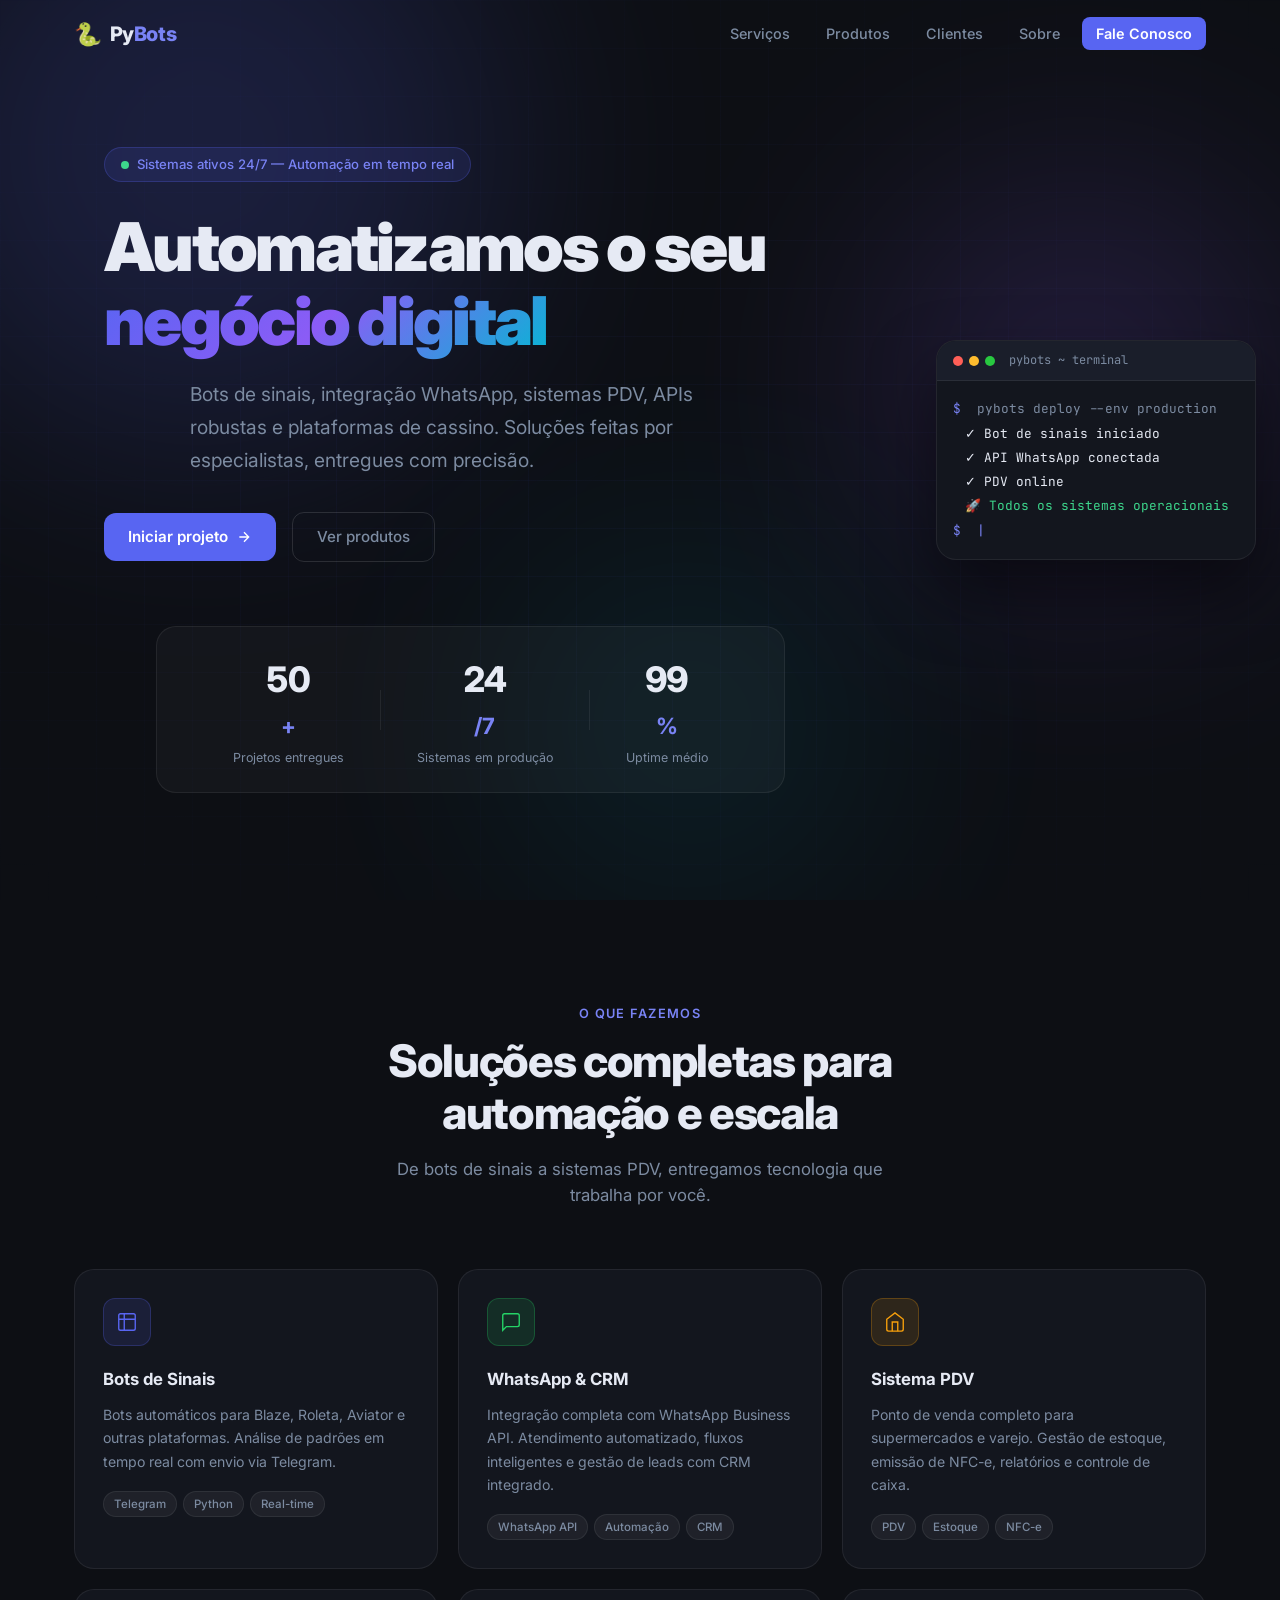
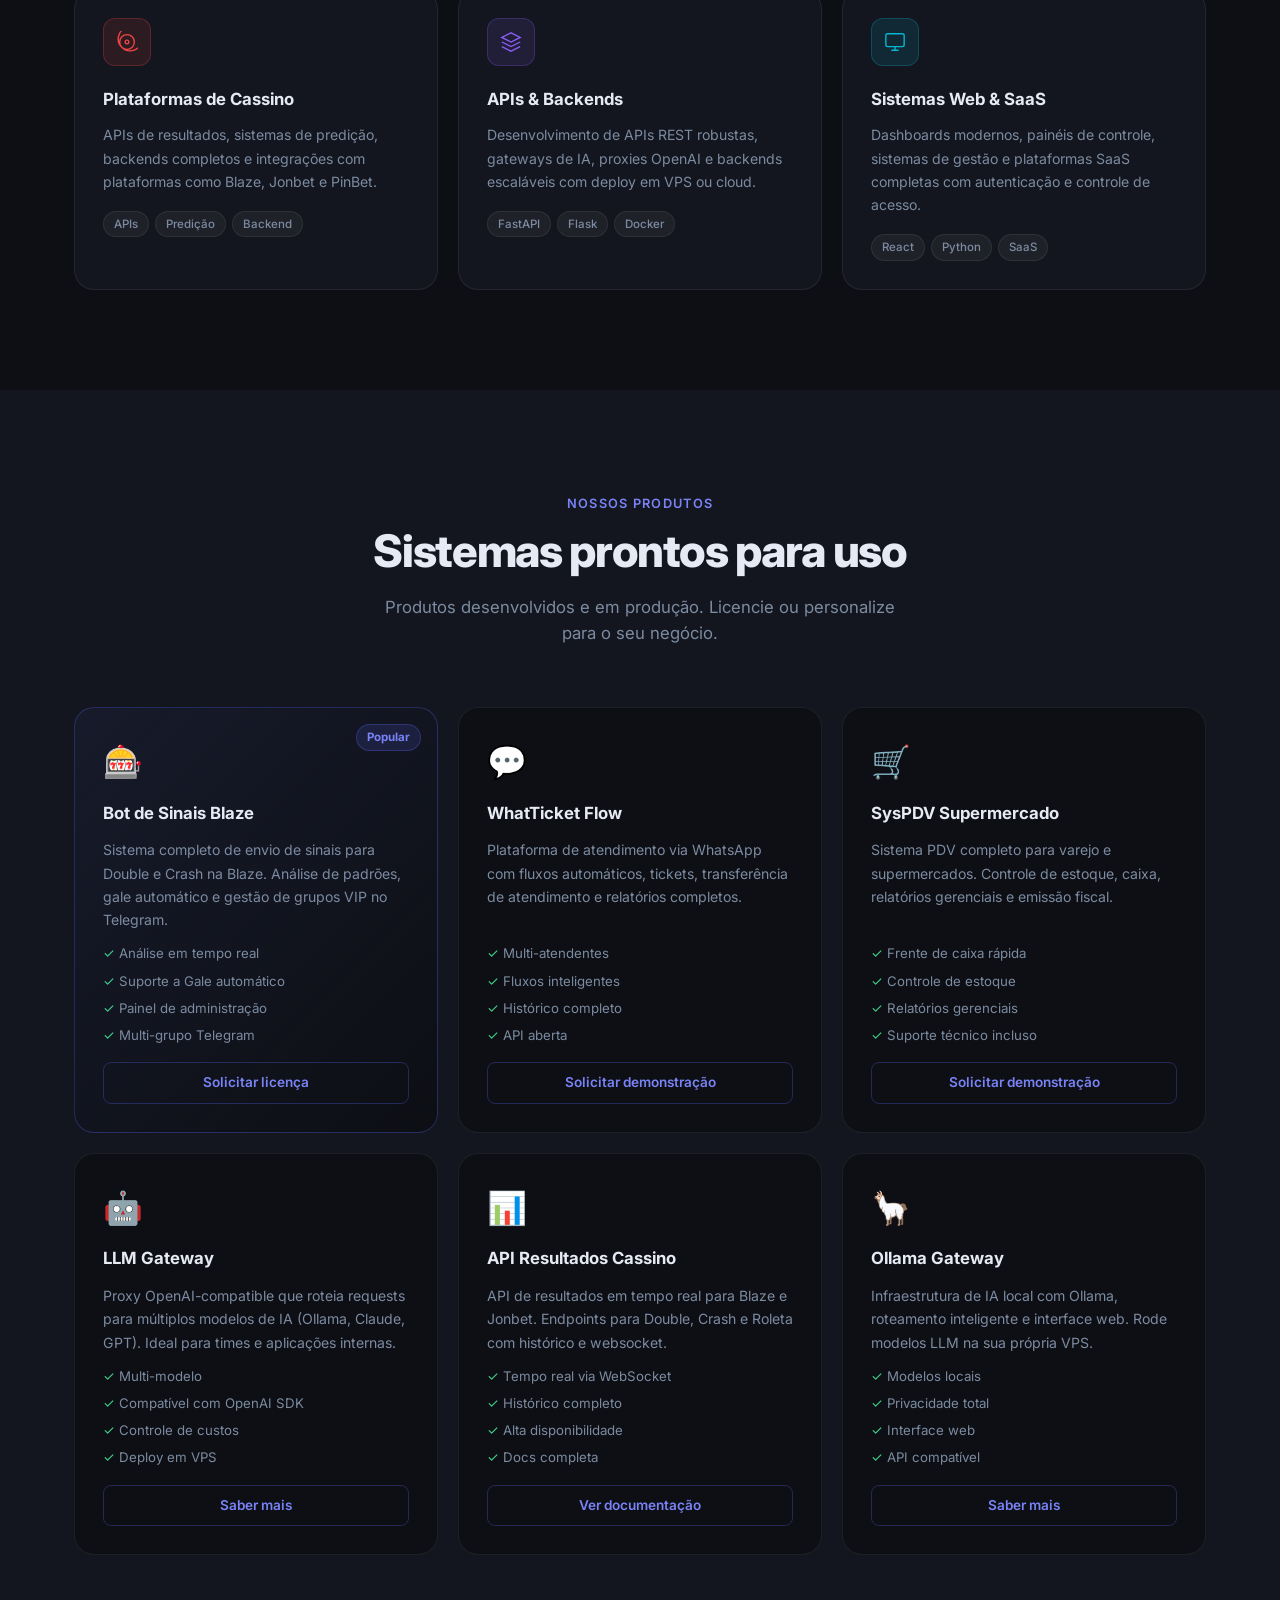
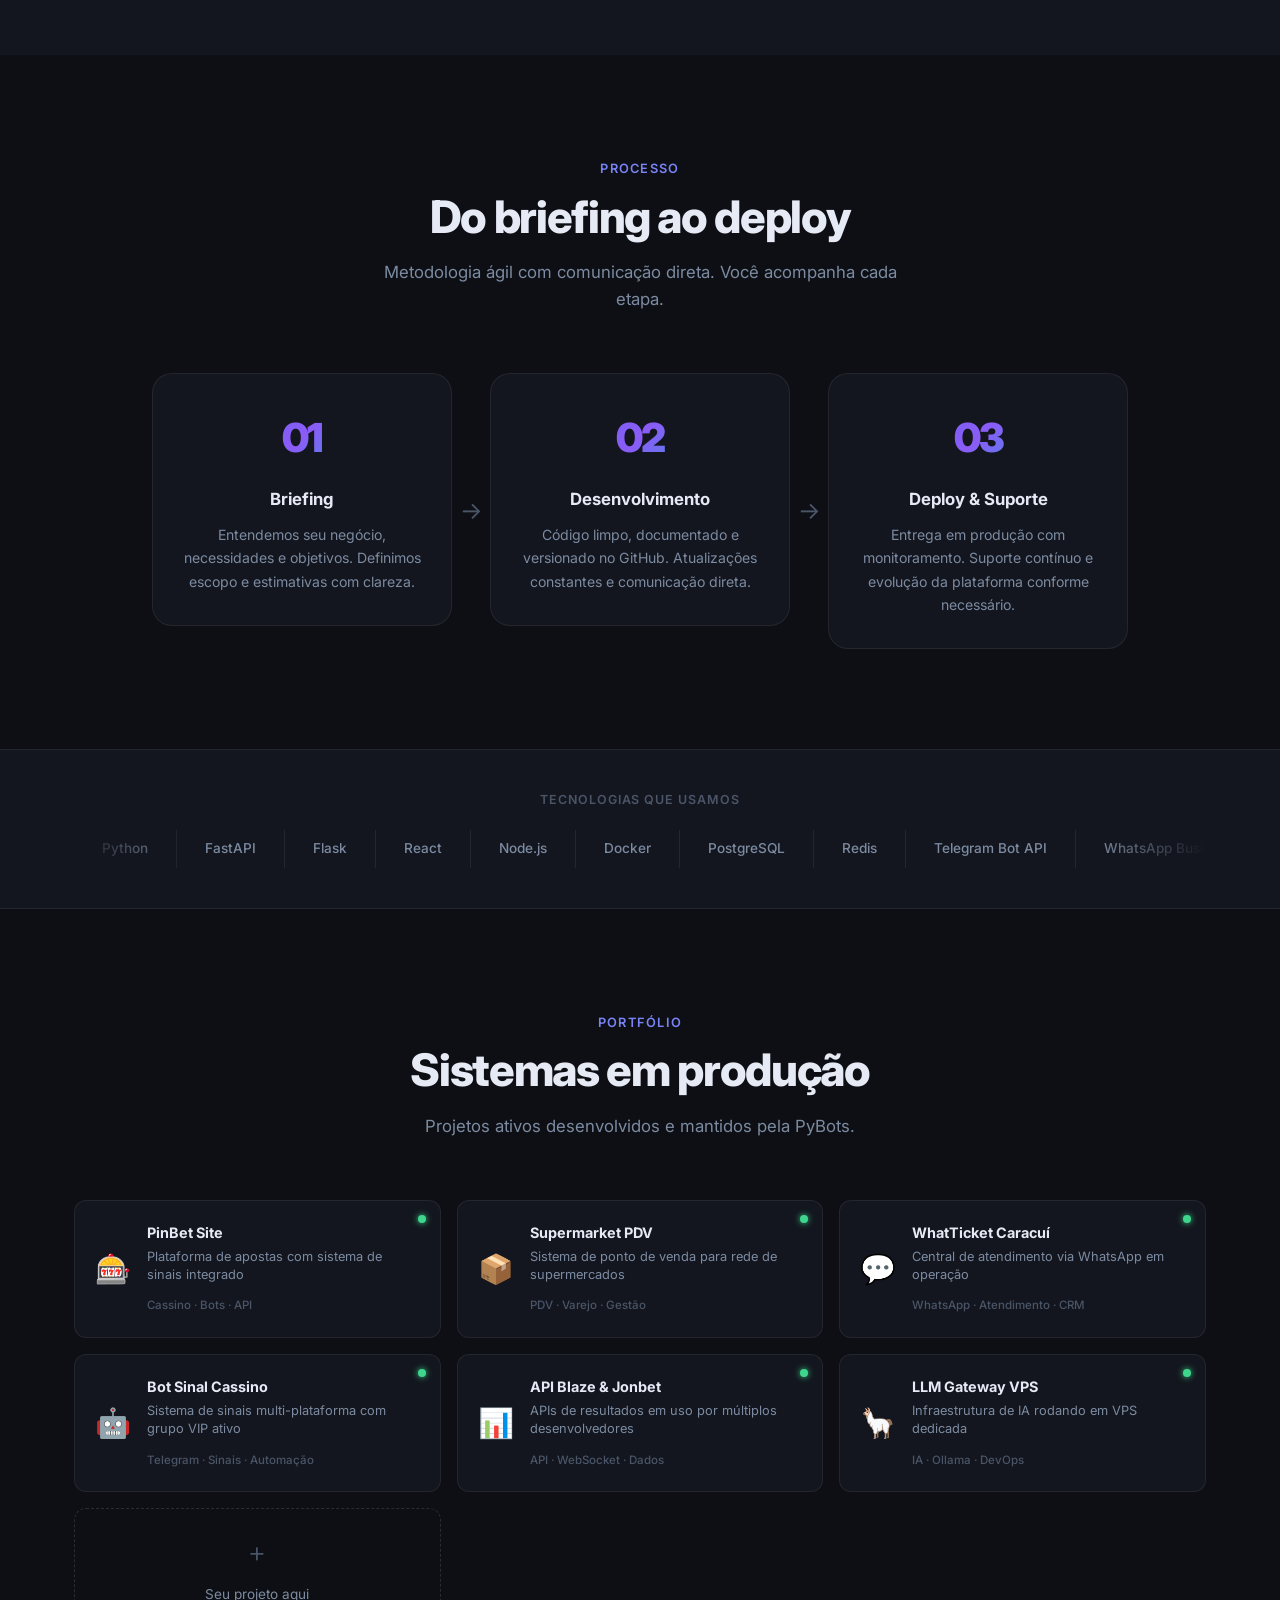
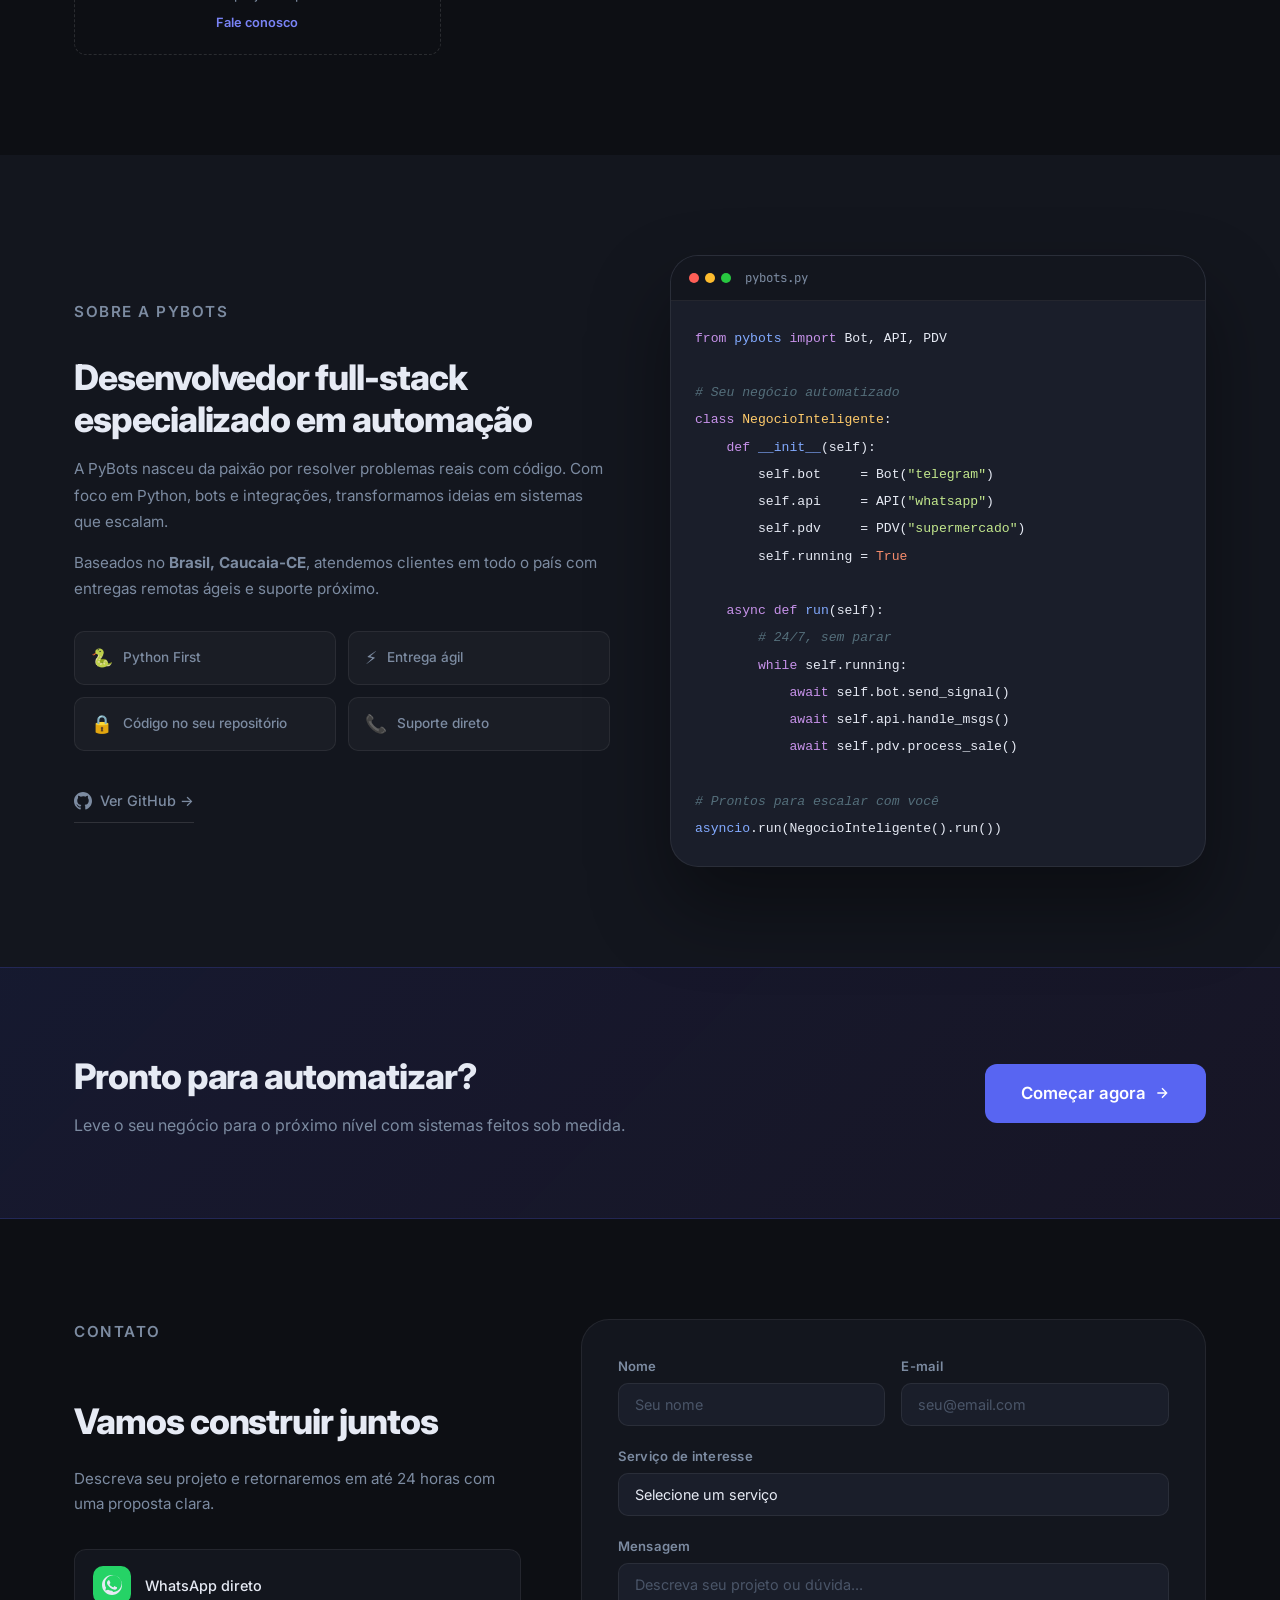
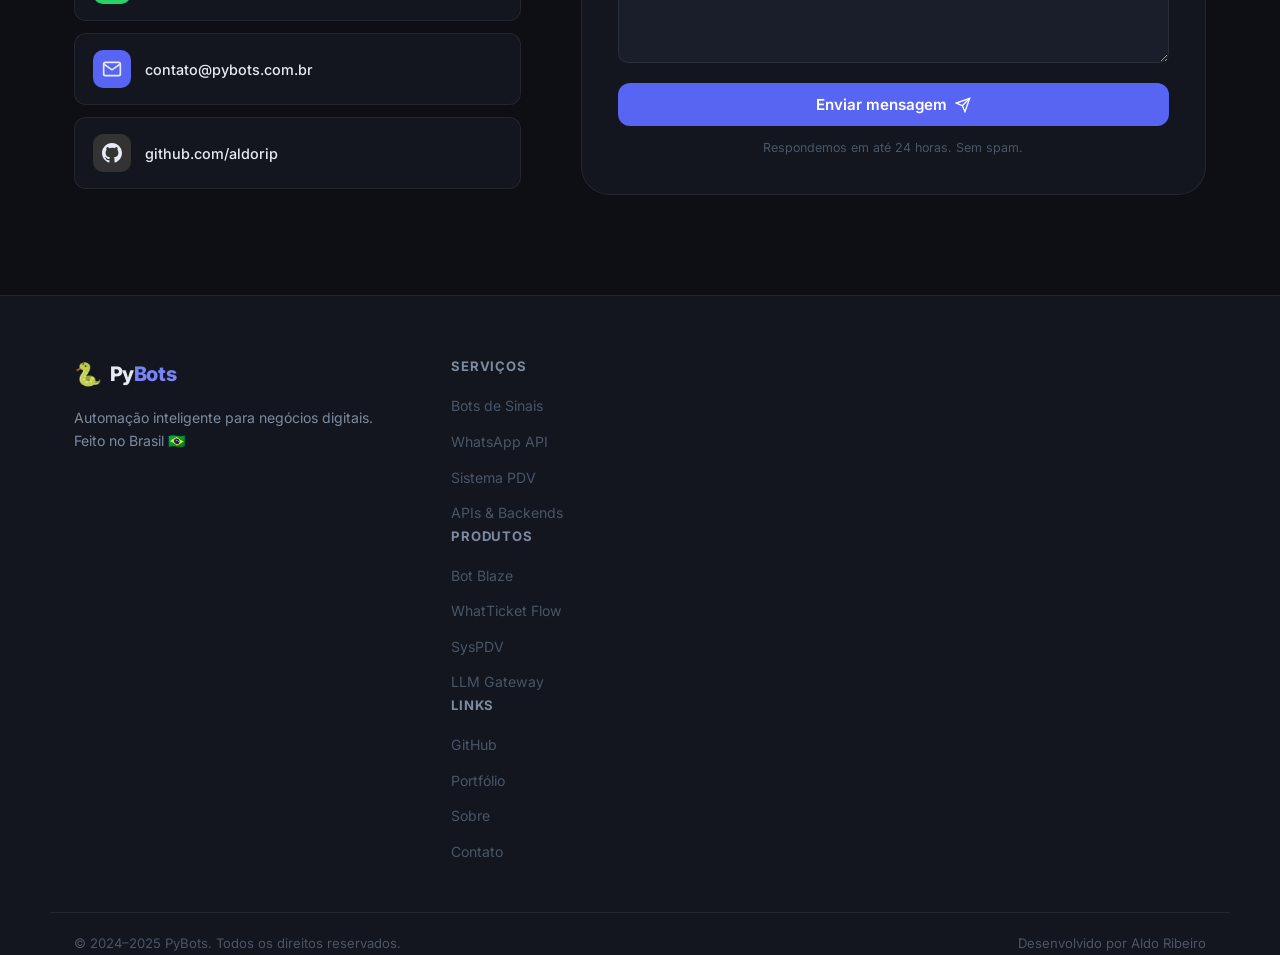
==== index.html @ b3edb812 "feat: landing page PyBots completa com HTML, CSS e JS Sections: Hero, Servicos, Produtos, Clientes, " ====
<!DOCTYPE html>
<html lang="pt-BR">
<head>
  <meta charset="UTF-8" />
  <meta name="viewport" content="width=device-width, initial-scale=1.0" />
  <title>PyBots — Automação Inteligente</title>
  <meta name="description" content="PyBots: especialistas em automação, bots de sinais, integração WhatsApp, sistemas PDV, APIs e plataformas de cassino. Soluções sob medida para o seu negócio." />
  <meta property="og:title" content="PyBots — Automação Inteligente" />
  <meta property="og:description" content="Bots, APIs, WhatsApp, PDV e sistemas de cassino. Soluções que trabalham por você 24/7." />
  <meta property="og:image" content="assets/og-image.png" />
  <link rel="icon" href="assets/favicon.svg" type="image/svg+xml" />
  <link rel="stylesheet" href="assets/style.css" />
  <link rel="preconnect" href="https://fonts.googleapis.com" />
  <link href="https://fonts.googleapis.com/css2?family=Inter:wght@300;400;500;600;700;800;900&family=JetBrains+Mono:wght@400;500&display=swap" rel="stylesheet" />
</head>
<body>

  <!-- ===================== NAVBAR ===================== -->
  <header class="navbar" id="navbar">
    <nav class="nav-container">
      <a href="#" class="nav-logo">
        <span class="logo-icon">🐍</span>
        <span class="logo-text">Py<span class="accent">Bots</span></span>
      </a>

      <ul class="nav-links" id="navLinks">
        <li><a href="#servicos">Serviços</a></li>
        <li><a href="#produtos">Produtos</a></li>
        <li><a href="#clientes">Clientes</a></li>
        <li><a href="#sobre">Sobre</a></li>
        <li><a href="#contato" class="btn-nav">Fale Conosco</a></li>
      </ul>

      <button class="hamburger" id="hamburger" aria-label="Menu">
        <span></span><span></span><span></span>
      </button>
    </nav>
  </header>

  <!-- ===================== HERO ===================== -->
  <section class="hero" id="hero">
    <div class="hero-bg">
      <div class="grid-overlay"></div>
      <div class="glow glow-1"></div>
      <div class="glow glow-2"></div>
      <div class="glow glow-3"></div>
    </div>

    <div class="hero-container">
      <div class="hero-badge">
        <span class="badge-dot"></span>
        Sistemas ativos 24/7 &mdash; Automação em tempo real
      </div>

      <h1 class="hero-title">
        Automatizamos o seu<br />
        <span class="gradient-text">negócio digital</span>
      </h1>

      <p class="hero-subtitle">
        Bots de sinais, integração WhatsApp, sistemas PDV, APIs robustas
        e plataformas de cassino. Soluções feitas por especialistas,
        entregues com precisão.
      </p>

      <div class="hero-cta">
        <a href="#contato" class="btn-primary">
          Iniciar projeto
          <svg width="16" height="16" viewBox="0 0 24 24" fill="none" stroke="currentColor" stroke-width="2"><path d="M5 12h14M12 5l7 7-7 7"/></svg>
        </a>
        <a href="#produtos" class="btn-ghost">Ver produtos</a>
      </div>

      <div class="hero-stats">
        <div class="stat">
          <span class="stat-number" data-target="50">0</span><span class="stat-suffix">+</span>
          <span class="stat-label">Projetos entregues</span>
        </div>
        <div class="stat-divider"></div>
        <div class="stat">
          <span class="stat-number" data-target="24">0</span><span class="stat-suffix">/7</span>
          <span class="stat-label">Sistemas em produção</span>
        </div>
        <div class="stat-divider"></div>
        <div class="stat">
          <span class="stat-number" data-target="99">0</span><span class="stat-suffix">%</span>
          <span class="stat-label">Uptime médio</span>
        </div>
      </div>
    </div>

    <!-- Terminal flutuante -->
    <div class="hero-terminal">
      <div class="terminal-header">
        <span class="t-dot red"></span>
        <span class="t-dot yellow"></span>
        <span class="t-dot green"></span>
        <span class="t-title">pybots ~ terminal</span>
      </div>
      <div class="terminal-body" id="terminalBody">
        <div class="t-line"><span class="t-prompt">$</span> pybots deploy --env production</div>
        <div class="t-line t-out">✓ Bot de sinais iniciado</div>
        <div class="t-line t-out">✓ API WhatsApp conectada</div>
        <div class="t-line t-out">✓ PDV online</div>
        <div class="t-line t-out t-green">🚀 Todos os sistemas operacionais</div>
        <div class="t-line"><span class="t-prompt">$</span> <span class="t-cursor">|</span></div>
      </div>
    </div>
  </section>

  <!-- ===================== SERVIÇOS ===================== -->
  <section class="services" id="servicos">
    <div class="container">
      <div class="section-header">
        <p class="section-eyebrow">O que fazemos</p>
        <h2 class="section-title">Soluções completas para<br />automação e escala</h2>
        <p class="section-desc">De bots de sinais a sistemas PDV, entregamos tecnologia que trabalha por você.</p>
      </div>

      <div class="services-grid">

        <div class="service-card" data-aos>
          <div class="service-icon" style="--icon-color: #5865F2;">
            <svg viewBox="0 0 24 24" fill="none" stroke="currentColor" stroke-width="1.5"><path d="M9 3H5a2 2 0 0 0-2 2v4m6-6h10a2 2 0 0 1 2 2v4M9 3v18m0 0h10a2 2 0 0 0 2-2V9M9 21H5a2 2 0 0 1-2-2V9m0 0h18"/></svg>
          </div>
          <h3>Bots de Sinais</h3>
          <p>Bots automáticos para Blaze, Roleta, Aviator e outras plataformas. Análise de padrões em tempo real com envio via Telegram.</p>
          <div class="service-tags">
            <span>Telegram</span><span>Python</span><span>Real-time</span>
          </div>
        </div>

        <div class="service-card" data-aos>
          <div class="service-icon" style="--icon-color: #25D366;">
            <svg viewBox="0 0 24 24" fill="none" stroke="currentColor" stroke-width="1.5"><path d="M21 15a2 2 0 0 1-2 2H7l-4 4V5a2 2 0 0 1 2-2h14a2 2 0 0 1 2 2z"/></svg>
          </div>
          <h3>WhatsApp & CRM</h3>
          <p>Integração completa com WhatsApp Business API. Atendimento automatizado, fluxos inteligentes e gestão de leads com CRM integrado.</p>
          <div class="service-tags">
            <span>WhatsApp API</span><span>Automação</span><span>CRM</span>
          </div>
        </div>

        <div class="service-card" data-aos>
          <div class="service-icon" style="--icon-color: #F59E0B;">
            <svg viewBox="0 0 24 24" fill="none" stroke="currentColor" stroke-width="1.5"><path d="M3 9l9-7 9 7v11a2 2 0 0 1-2 2H5a2 2 0 0 1-2-2z"/><polyline points="9 22 9 12 15 12 15 22"/></svg>
          </div>
          <h3>Sistema PDV</h3>
          <p>Ponto de venda completo para supermercados e varejo. Gestão de estoque, emissão de NFC-e, relatórios e controle de caixa.</p>
          <div class="service-tags">
            <span>PDV</span><span>Estoque</span><span>NFC-e</span>
          </div>
        </div>

        <div class="service-card" data-aos>
          <div class="service-icon" style="--icon-color: #EF4444;">
            <svg viewBox="0 0 24 24" fill="none" stroke="currentColor" stroke-width="1.5"><circle cx="12" cy="12" r="2"/><path d="M6.343 6.343a8 8 0 1 0 11.314 11.314A8 8 0 0 0 6.343 6.343zM3.515 3.515a13 13 0 1 1 16.97 16.97A13 13 0 0 1 3.515 3.515z"/></svg>
          </div>
          <h3>Plataformas de Cassino</h3>
          <p>APIs de resultados, sistemas de predição, backends completos e integrações com plataformas como Blaze, Jonbet e PinBet.</p>
          <div class="service-tags">
            <span>APIs</span><span>Predição</span><span>Backend</span>
          </div>
        </div>

        <div class="service-card" data-aos>
          <div class="service-icon" style="--icon-color: #8B5CF6;">
            <svg viewBox="0 0 24 24" fill="none" stroke="currentColor" stroke-width="1.5"><path d="M12 2L2 7l10 5 10-5-10-5z"/><path d="M2 17l10 5 10-5"/><path d="M2 12l10 5 10-5"/></svg>
          </div>
          <h3>APIs & Backends</h3>
          <p>Desenvolvimento de APIs REST robustas, gateways de IA, proxies OpenAI e backends escaláveis com deploy em VPS ou cloud.</p>
          <div class="service-tags">
            <span>FastAPI</span><span>Flask</span><span>Docker</span>
          </div>
        </div>

        <div class="service-card" data-aos>
          <div class="service-icon" style="--icon-color: #06B6D4;">
            <svg viewBox="0 0 24 24" fill="none" stroke="currentColor" stroke-width="1.5"><rect x="2" y="3" width="20" height="14" rx="2"/><path d="M8 21h8m-4-4v4"/></svg>
          </div>
          <h3>Sistemas Web & SaaS</h3>
          <p>Dashboards modernos, painéis de controle, sistemas de gestão e plataformas SaaS completas com autenticação e controle de acesso.</p>
          <div class="service-tags">
            <span>React</span><span>Python</span><span>SaaS</span>
          </div>
        </div>

      </div>
    </div>
  </section>

  <!-- ===================== PRODUTOS ===================== -->
  <section class="products" id="produtos">
    <div class="container">
      <div class="section-header">
        <p class="section-eyebrow">Nossos produtos</p>
        <h2 class="section-title">Sistemas prontos para uso</h2>
        <p class="section-desc">Produtos desenvolvidos e em produção. Licencie ou personalize para o seu negócio.</p>
      </div>

      <div class="products-grid">

        <div class="product-card featured" data-aos>
          <div class="product-badge">Popular</div>
          <div class="product-icon">🎰</div>
          <h3>Bot de Sinais Blaze</h3>
          <p>Sistema completo de envio de sinais para Double e Crash na Blaze. Análise de padrões, gale automático e gestão de grupos VIP no Telegram.</p>
          <ul class="product-features">
            <li>✓ Análise em tempo real</li>
            <li>✓ Suporte a Gale automático</li>
            <li>✓ Painel de administração</li>
            <li>✓ Multi-grupo Telegram</li>
          </ul>
          <a href="#contato" class="btn-product">Solicitar licença</a>
        </div>

        <div class="product-card" data-aos>
          <div class="product-icon">💬</div>
          <h3>WhatTicket Flow</h3>
          <p>Plataforma de atendimento via WhatsApp com fluxos automáticos, tickets, transferência de atendimento e relatórios completos.</p>
          <ul class="product-features">
            <li>✓ Multi-atendentes</li>
            <li>✓ Fluxos inteligentes</li>
            <li>✓ Histórico completo</li>
            <li>✓ API aberta</li>
          </ul>
          <a href="#contato" class="btn-product">Solicitar demonstração</a>
        </div>

        <div class="product-card" data-aos>
          <div class="product-icon">🛒</div>
          <h3>SysPDV Supermercado</h3>
          <p>Sistema PDV completo para varejo e supermercados. Controle de estoque, caixa, relatórios gerenciais e emissão fiscal.</p>
          <ul class="product-features">
            <li>✓ Frente de caixa rápida</li>
            <li>✓ Controle de estoque</li>
            <li>✓ Relatórios gerenciais</li>
            <li>✓ Suporte técnico incluso</li>
          </ul>
          <a href="#contato" class="btn-product">Solicitar demonstração</a>
        </div>

        <div class="product-card" data-aos>
          <div class="product-icon">🤖</div>
          <h3>LLM Gateway</h3>
          <p>Proxy OpenAI-compatible que roteia requests para múltiplos modelos de IA (Ollama, Claude, GPT). Ideal para times e aplicações internas.</p>
          <ul class="product-features">
            <li>✓ Multi-modelo</li>
            <li>✓ Compatível com OpenAI SDK</li>
            <li>✓ Controle de custos</li>
            <li>✓ Deploy em VPS</li>
          </ul>
          <a href="#contato" class="btn-product">Saber mais</a>
        </div>

        <div class="product-card" data-aos>
          <div class="product-icon">📊</div>
          <h3>API Resultados Cassino</h3>
          <p>API de resultados em tempo real para Blaze e Jonbet. Endpoints para Double, Crash e Roleta com histórico e websocket.</p>
          <ul class="product-features">
            <li>✓ Tempo real via WebSocket</li>
            <li>✓ Histórico completo</li>
            <li>✓ Alta disponibilidade</li>
            <li>✓ Docs completa</li>
          </ul>
          <a href="#contato" class="btn-product">Ver documentação</a>
        </div>

        <div class="product-card" data-aos>
          <div class="product-icon">🦙</div>
          <h3>Ollama Gateway</h3>
          <p>Infraestrutura de IA local com Ollama, roteamento inteligente e interface web. Rode modelos LLM na sua própria VPS.</p>
          <ul class="product-features">
            <li>✓ Modelos locais</li>
            <li>✓ Privacidade total</li>
            <li>✓ Interface web</li>
            <li>✓ API compatível</li>
          </ul>
          <a href="#contato" class="btn-product">Saber mais</a>
        </div>

      </div>
    </div>
  </section>

  <!-- ===================== COMO FUNCIONA ===================== -->
  <section class="how-it-works">
    <div class="container">
      <div class="section-header">
        <p class="section-eyebrow">Processo</p>
        <h2 class="section-title">Do briefing ao deploy</h2>
        <p class="section-desc">Metodologia ágil com comunicação direta. Você acompanha cada etapa.</p>
      </div>

      <div class="steps">
        <div class="step" data-aos>
          <div class="step-number">01</div>
          <div class="step-content">
            <h3>Briefing</h3>
            <p>Entendemos seu negócio, necessidades e objetivos. Definimos escopo e estimativas com clareza.</p>
          </div>
        </div>
        <div class="step-arrow">→</div>
        <div class="step" data-aos>
          <div class="step-number">02</div>
          <div class="step-content">
            <h3>Desenvolvimento</h3>
            <p>Código limpo, documentado e versionado no GitHub. Atualizações constantes e comunicação direta.</p>
          </div>
        </div>
        <div class="step-arrow">→</div>
        <div class="step" data-aos>
          <div class="step-number">03</div>
          <div class="step-content">
            <h3>Deploy & Suporte</h3>
            <p>Entrega em produção com monitoramento. Suporte contínuo e evolução da plataforma conforme necessário.</p>
          </div>
        </div>
      </div>
    </div>
  </section>

  <!-- ===================== TECH STACK ===================== -->
  <section class="tech-stack">
    <div class="container">
      <p class="stack-label">Tecnologias que usamos</p>
      <div class="stack-marquee">
        <div class="stack-track">
          <span>Python</span><span>FastAPI</span><span>Flask</span><span>React</span>
          <span>Node.js</span><span>Docker</span><span>PostgreSQL</span><span>Redis</span>
          <span>Telegram Bot API</span><span>WhatsApp Business</span><span>Ollama</span>
          <span>OpenAI</span><span>Nginx</span><span>Linux VPS</span><span>GitHub Actions</span>
          <!-- duplicado para loop -->
          <span>Python</span><span>FastAPI</span><span>Flask</span><span>React</span>
          <span>Node.js</span><span>Docker</span><span>PostgreSQL</span><span>Redis</span>
          <span>Telegram Bot API</span><span>WhatsApp Business</span><span>Ollama</span>
          <span>OpenAI</span><span>Nginx</span><span>Linux VPS</span><span>GitHub Actions</span>
        </div>
      </div>
    </div>
  </section>

  <!-- ===================== CLIENTES ===================== -->
  <section class="clients" id="clientes">
    <div class="container">
      <div class="section-header">
        <p class="section-eyebrow">Portfólio</p>
        <h2 class="section-title">Sistemas em produção</h2>
        <p class="section-desc">Projetos ativos desenvolvidos e mantidos pela PyBots.</p>
      </div>

      <div class="clients-grid">

        <div class="client-card" data-aos>
          <div class="client-status online"></div>
          <div class="client-icon">🎰</div>
          <div class="client-info">
            <h4>PinBet Site</h4>
            <p>Plataforma de apostas com sistema de sinais integrado</p>
            <span class="client-tag">Cassino · Bots · API</span>
          </div>
        </div>

        <div class="client-card" data-aos>
          <div class="client-status online"></div>
          <div class="client-icon">📦</div>
          <div class="client-info">
            <h4>Supermarket PDV</h4>
            <p>Sistema de ponto de venda para rede de supermercados</p>
            <span class="client-tag">PDV · Varejo · Gestão</span>
          </div>
        </div>

        <div class="client-card" data-aos>
          <div class="client-status online"></div>
          <div class="client-icon">💬</div>
          <div class="client-info">
            <h4>WhatTicket Caracuí</h4>
            <p>Central de atendimento via WhatsApp em operação</p>
            <span class="client-tag">WhatsApp · Atendimento · CRM</span>
          </div>
        </div>

        <div class="client-card" data-aos>
          <div class="client-status online"></div>
          <div class="client-icon">🤖</div>
          <div class="client-info">
            <h4>Bot Sinal Cassino</h4>
            <p>Sistema de sinais multi-plataforma com grupo VIP ativo</p>
            <span class="client-tag">Telegram · Sinais · Automação</span>
          </div>
        </div>

        <div class="client-card" data-aos>
          <div class="client-status online"></div>
          <div class="client-icon">📊</div>
          <div class="client-info">
            <h4>API Blaze & Jonbet</h4>
            <p>APIs de resultados em uso por múltiplos desenvolvedores</p>
            <span class="client-tag">API · WebSocket · Dados</span>
          </div>
        </div>

        <div class="client-card" data-aos>
          <div class="client-status online"></div>
          <div class="client-icon">🦙</div>
          <div class="client-info">
            <h4>LLM Gateway VPS</h4>
            <p>Infraestrutura de IA rodando em VPS dedicada</p>
            <span class="client-tag">IA · Ollama · DevOps</span>
          </div>
        </div>

        <div class="client-card client-add" id="clienteAtivo">
          <div class="client-add-icon">+</div>
          <p>Seu projeto aqui</p>
          <a href="#contato">Fale conosco</a>
        </div>

      </div>
    </div>
  </section>

  <!-- ===================== SOBRE ===================== -->
  <section class="about" id="sobre">
    <div class="container about-container">
      <div class="about-content" data-aos>
        <p class="section-eyebrow">Sobre a PyBots</p>
        <h2>Desenvolvedor full-stack especializado em automação</h2>
        <p>A PyBots nasceu da paixão por resolver problemas reais com código. Com foco em Python, bots e integrações, transformamos ideias em sistemas que escalam.</p>
        <p>Baseados no <strong>Brasil, Caucaia-CE</strong>, atendemos clientes em todo o país com entregas remotas ágeis e suporte próximo.</p>
        <div class="about-highlights">
          <div class="highlight">
            <span class="h-icon">🐍</span>
            <span>Python First</span>
          </div>
          <div class="highlight">
            <span class="h-icon">⚡</span>
            <span>Entrega ágil</span>
          </div>
          <div class="highlight">
            <span class="h-icon">🔒</span>
            <span>Código no seu repositório</span>
          </div>
          <div class="highlight">
            <span class="h-icon">📞</span>
            <span>Suporte direto</span>
          </div>
        </div>
        <a href="https://github.com/aldorip" target="_blank" rel="noopener" class="btn-ghost-white">
          <svg width="18" height="18" viewBox="0 0 24 24" fill="currentColor"><path d="M12 0C5.374 0 0 5.373 0 12c0 5.302 3.438 9.8 8.207 11.387.599.111.793-.261.793-.577v-2.234c-3.338.726-4.033-1.416-4.033-1.416-.546-1.387-1.333-1.756-1.333-1.756-1.089-.745.083-.729.083-.729 1.205.084 1.839 1.237 1.839 1.237 1.07 1.834 2.807 1.304 3.492.997.107-.775.418-1.305.762-1.604-2.665-.305-5.467-1.334-5.467-5.931 0-1.311.469-2.381 1.236-3.221-.124-.303-.535-1.524.117-3.176 0 0 1.008-.322 3.301 1.23A11.509 11.509 0 0 1 12 5.803c1.02.005 2.047.138 3.006.404 2.291-1.552 3.297-1.23 3.297-1.23.653 1.653.242 2.874.118 3.176.77.84 1.235 1.911 1.235 3.221 0 4.609-2.807 5.624-5.479 5.921.43.372.823 1.102.823 2.222v3.293c0 .319.192.694.801.576C20.566 21.797 24 17.3 24 12c0-6.627-5.373-12-12-12z"/></svg>
          Ver GitHub &rarr;
        </a>
      </div>

      <div class="about-visual" data-aos>
        <div class="code-window">
          <div class="cw-header">
            <span class="cw-dot red"></span>
            <span class="cw-dot yellow"></span>
            <span class="cw-dot green"></span>
            <span class="cw-filename">pybots.py</span>
          </div>
          <pre class="cw-code"><code><span class="c-kw">from</span> <span class="c-mod">pybots</span> <span class="c-kw">import</span> Bot, API, PDV

<span class="c-comment"># Seu negócio automatizado</span>
<span class="c-kw">class</span> <span class="c-cls">NegocioInteligente</span>:
    <span class="c-kw">def</span> <span class="c-fn">__init__</span>(self):
        self.bot     = Bot(<span class="c-str">"telegram"</span>)
        self.api     = API(<span class="c-str">"whatsapp"</span>)
        self.pdv     = PDV(<span class="c-str">"supermercado"</span>)
        self.running = <span class="c-bool">True</span>

    <span class="c-kw">async def</span> <span class="c-fn">run</span>(self):
        <span class="c-comment"># 24/7, sem parar</span>
        <span class="c-kw">while</span> self.running:
            <span class="c-kw">await</span> self.bot.send_signal()
            <span class="c-kw">await</span> self.api.handle_msgs()
            <span class="c-kw">await</span> self.pdv.process_sale()

<span class="c-comment"># Prontos para escalar com você</span>
<span class="c-fn">asyncio</span>.run(NegocioInteligente().run())</code></pre>
        </div>
      </div>
    </div>
  </section>

  <!-- ===================== CTA BAND ===================== -->
  <section class="cta-band">
    <div class="container cta-band-inner">
      <div>
        <h2>Pronto para automatizar?</h2>
        <p>Leve o seu negócio para o próximo nível com sistemas feitos sob medida.</p>
      </div>
      <a href="#contato" class="btn-primary btn-large">
        Começar agora
        <svg width="16" height="16" viewBox="0 0 24 24" fill="none" stroke="currentColor" stroke-width="2"><path d="M5 12h14M12 5l7 7-7 7"/></svg>
      </a>
    </div>
  </section>

  <!-- ===================== CONTATO ===================== -->
  <section class="contact" id="contato">
    <div class="container contact-container">
      <div class="contact-info" data-aos>
        <p class="section-eyebrow">Contato</p>
        <h2>Vamos construir juntos</h2>
        <p>Descreva seu projeto e retornaremos em até 24 horas com uma proposta clara.</p>

        <div class="contact-methods">
          <a href="https://wa.me/5585999999999" target="_blank" rel="noopener" class="contact-method">
            <span class="cm-icon" style="background: #25D366;">
              <svg width="20" height="20" viewBox="0 0 24 24" fill="currentColor"><path d="M17.472 14.382c-.297-.149-1.758-.867-2.03-.967-.273-.099-.471-.148-.67.15-.197.297-.767.966-.94 1.164-.173.199-.347.223-.644.075-.297-.15-1.255-.463-2.39-1.475-.883-.788-1.48-1.761-1.653-2.059-.173-.297-.018-.458.13-.606.134-.133.298-.347.446-.52.149-.174.198-.298.298-.497.099-.198.05-.371-.025-.52-.075-.149-.669-1.612-.916-2.207-.242-.579-.487-.5-.669-.51-.173-.008-.371-.01-.57-.01-.198 0-.52.074-.792.372-.272.297-1.04 1.016-1.04 2.479 0 1.462 1.065 2.875 1.213 3.074.149.198 2.096 3.2 5.077 4.487.709.306 1.262.489 1.694.625.712.227 1.36.195 1.871.118.571-.085 1.758-.719 2.006-1.413.248-.694.248-1.289.173-1.413-.074-.124-.272-.198-.57-.347z"/><path d="M12 0C5.373 0 0 5.373 0 12s5.373 12 12 12 12-5.373 12-12S18.627 0 12 0zm.029 18.88a9.983 9.983 0 0 1-4.756-1.21l-3.332.874.888-3.244a9.982 9.982 0 0 1-1.338-4.988c.002-5.506 4.479-9.979 9.982-9.979 2.67.001 5.176 1.041 7.062 2.929a9.928 9.928 0 0 1 2.92 7.051c-.003 5.506-4.48 9.98-9.982 9.98l-.444-.413z"/></svg>
            </span>
            WhatsApp direto
          </a>

          <a href="mailto:contato@pybots.com.br" class="contact-method">
            <span class="cm-icon" style="background: #5865F2;">
              <svg width="20" height="20" viewBox="0 0 24 24" fill="none" stroke="currentColor" stroke-width="2"><path d="M4 4h16c1.1 0 2 .9 2 2v12c0 1.1-.9 2-2 2H4c-1.1 0-2-.9-2-2V6c0-1.1.9-2 2-2z"/><polyline points="22,6 12,13 2,6"/></svg>
            </span>
            contato@pybots.com.br
          </a>

          <a href="https://github.com/aldorip" target="_blank" rel="noopener" class="contact-method">
            <span class="cm-icon" style="background: #333;">
              <svg width="20" height="20" viewBox="0 0 24 24" fill="currentColor"><path d="M12 0C5.374 0 0 5.373 0 12c0 5.302 3.438 9.8 8.207 11.387.599.111.793-.261.793-.577v-2.234c-3.338.726-4.033-1.416-4.033-1.416-.546-1.387-1.333-1.756-1.333-1.756-1.089-.745.083-.729.083-.729 1.205.084 1.839 1.237 1.839 1.237 1.07 1.834 2.807 1.304 3.492.997.107-.775.418-1.305.762-1.604-2.665-.305-5.467-1.334-5.467-5.931 0-1.311.469-2.381 1.236-3.221-.124-.303-.535-1.524.117-3.176 0 0 1.008-.322 3.301 1.23A11.509 11.509 0 0 1 12 5.803c1.02.005 2.047.138 3.006.404 2.291-1.552 3.297-1.23 3.297-1.23.653 1.653.242 2.874.118 3.176.77.84 1.235 1.911 1.235 3.221 0 4.609-2.807 5.624-5.479 5.921.43.372.823 1.102.823 2.222v3.293c0 .319.192.694.801.576C20.566 21.797 24 17.3 24 12c0-6.627-5.373-12-12-12z"/></svg>
            </span>
            github.com/aldorip
          </a>
        </div>
      </div>

      <form class="contact-form" id="contactForm" data-aos>
        <div class="form-row">
          <div class="form-group">
            <label for="name">Nome</label>
            <input type="text" id="name" name="name" placeholder="Seu nome" required />
          </div>
          <div class="form-group">
            <label for="email">E-mail</label>
            <input type="email" id="email" name="email" placeholder="seu@email.com" required />
          </div>
        </div>
        <div class="form-group">
          <label for="service">Serviço de interesse</label>
          <select id="service" name="service">
            <option value="">Selecione um serviço</option>
            <option value="bots">Bots de Sinais</option>
            <option value="whatsapp">WhatsApp & CRM</option>
            <option value="pdv">Sistema PDV</option>
            <option value="cassino">Plataforma Cassino</option>
            <option value="api">API & Backend</option>
            <option value="outro">Outro projeto</option>
          </select>
        </div>
        <div class="form-group">
          <label for="message">Mensagem</label>
          <textarea id="message" name="message" rows="4" placeholder="Descreva seu projeto ou dúvida..." required></textarea>
        </div>
        <button type="submit" class="btn-primary btn-full">
          Enviar mensagem
          <svg width="16" height="16" viewBox="0 0 24 24" fill="none" stroke="currentColor" stroke-width="2"><path d="M22 2L11 13"/><path d="M22 2L15 22 11 13 2 9l20-7z"/></svg>
        </button>
        <p class="form-note">Respondemos em até 24 horas. Sem spam.</p>
      </form>

    </div>
  </section>

  <!-- ===================== FOOTER ===================== -->
  <footer class="footer">
    <div class="container footer-inner">
      <div class="footer-brand">
        <a href="#" class="nav-logo">
          <span class="logo-icon">🐍</span>
          <span class="logo-text">Py<span class="accent">Bots</span></span>
        </a>
        <p>Automação inteligente para negócios digitais.<br />Feito no Brasil 🇧🇷</p>
      </div>

      <div class="footer-links">
        <div class="footer-col">
          <h5>Serviços</h5>
          <ul>
            <li><a href="#servicos">Bots de Sinais</a></li>
            <li><a href="#servicos">WhatsApp API</a></li>
            <li><a href="#servicos">Sistema PDV</a></li>
            <li><a href="#servicos">APIs & Backends</a></li>
          </ul>
        </div>
        <div class="footer-col">
          <h5>Produtos</h5>
          <ul>
            <li><a href="#produtos">Bot Blaze</a></li>
            <li><a href="#produtos">WhatTicket Flow</a></li>
            <li><a href="#produtos">SysPDV</a></li>
            <li><a href="#produtos">LLM Gateway</a></li>
          </ul>
        </div>
        <div class="footer-col">
          <h5>Links</h5>
          <ul>
            <li><a href="https://github.com/aldorip" target="_blank" rel="noopener">GitHub</a></li>
            <li><a href="#clientes">Portfólio</a></li>
            <li><a href="#sobre">Sobre</a></li>
            <li><a href="#contato">Contato</a></li>
          </ul>
        </div>
      </div>
    </div>

    <div class="footer-bottom">
      <p>&copy; 2024–2025 PyBots. Todos os direitos reservados.</p>
      <p>Desenvolvido por <a href="https://github.com/aldorip" target="_blank" rel="noopener">Aldo Ribeiro</a></p>
    </div>
  </footer>

  <!-- Back to top -->
  <button class="back-top" id="backTop" aria-label="Voltar ao topo">
    <svg width="20" height="20" viewBox="0 0 24 24" fill="none" stroke="currentColor" stroke-width="2.5"><path d="M18 15l-6-6-6 6"/></svg>
  </button>

  <script src="assets/main.js"></script>
</body>
</html>
---- assets/style.css ----
/* ============================================================
   PyBots — Landing Page Styles
   Inspired by GitHub, Discord, Linear
   ============================================================ */

/* ---------- Reset & Variables ---------- */
*, *::before, *::after {
  box-sizing: border-box;
  margin: 0;
  padding: 0;
}

:root {
  /* Colors */
  --bg:          #0d0f14;
  --bg-2:        #13161e;
  --bg-3:        #1a1e2a;
  --border:      rgba(255,255,255,0.07);
  --border-light:rgba(255,255,255,0.12);

  --text:        #e6eaf4;
  --text-muted:  #7c8ba1;
  --text-dim:    #4a5568;

  --accent:      #5865F2;    /* Discord blue */
  --accent-2:    #7983f5;
  --green:       #3dd68c;
  --yellow:      #f59e0b;
  --red:         #ef4444;

  /* Gradient */
  --grad:        linear-gradient(135deg, #5865F2 0%, #8b5cf6 50%, #06b6d4 100%);

  /* Typography */
  --font:        'Inter', system-ui, sans-serif;
  --mono:        'JetBrains Mono', 'Fira Code', monospace;

  /* Spacing */
  --radius:      12px;
  --radius-lg:   20px;
  --radius-xl:   28px;

  /* Transitions */
  --ease:        cubic-bezier(0.4, 0, 0.2, 1);
  --speed:       0.25s;
}

html {
  scroll-behavior: smooth;
  font-size: 16px;
}

body {
  font-family: var(--font);
  background-color: var(--bg);
  color: var(--text);
  line-height: 1.6;
  overflow-x: hidden;
  -webkit-font-smoothing: antialiased;
}

a { color: inherit; text-decoration: none; }
ul { list-style: none; }
img { max-width: 100%; display: block; }
button { cursor: pointer; font-family: inherit; border: none; background: none; }

/* ---------- Scrollbar ---------- */
::-webkit-scrollbar { width: 6px; }
::-webkit-scrollbar-track { background: var(--bg); }
::-webkit-scrollbar-thumb { background: var(--bg-3); border-radius: 3px; }
::-webkit-scrollbar-thumb:hover { background: var(--accent); }

/* ---------- Selection ---------- */
::selection { background: rgba(88,101,242,0.35); color: #fff; }

/* ---------- Container ---------- */
.container {
  width: 100%;
  max-width: 1180px;
  margin: 0 auto;
  padding: 0 24px;
}

/* ---------- Buttons ---------- */
.btn-primary {
  display: inline-flex;
  align-items: center;
  gap: 8px;
  background: var(--accent);
  color: #fff;
  padding: 12px 24px;
  border-radius: var(--radius);
  font-size: 0.95rem;
  font-weight: 600;
  transition: background var(--speed) var(--ease),
              transform var(--speed) var(--ease),
              box-shadow var(--speed) var(--ease);
  box-shadow: 0 0 0 0 rgba(88,101,242,0);
}
.btn-primary:hover {
  background: var(--accent-2);
  transform: translateY(-2px);
  box-shadow: 0 8px 30px rgba(88,101,242,0.4);
}
.btn-primary.btn-large { padding: 16px 36px; font-size: 1.05rem; }
.btn-primary.btn-full  { width: 100%; justify-content: center; }

.btn-ghost {
  display: inline-flex;
  align-items: center;
  gap: 8px;
  background: transparent;
  color: var(--text-muted);
  padding: 12px 24px;
  border-radius: var(--radius);
  font-size: 0.95rem;
  font-weight: 500;
  border: 1px solid var(--border-light);
  transition: color var(--speed), border-color var(--speed), background var(--speed);
}
.btn-ghost:hover {
  color: var(--text);
  border-color: rgba(255,255,255,0.25);
  background: rgba(255,255,255,0.04);
}

.btn-ghost-white {
  display: inline-flex;
  align-items: center;
  gap: 8px;
  color: var(--text-muted);
  font-size: 0.9rem;
  font-weight: 500;
  padding: 10px 0;
  border-bottom: 1px solid var(--border-light);
  transition: color var(--speed), border-color var(--speed);
}
.btn-ghost-white:hover { color: var(--accent-2); border-color: var(--accent-2); }

/* ---------- Section Shared ---------- */
.section-header {
  text-align: center;
  margin-bottom: 60px;
}
.section-eyebrow {
  display: inline-block;
  font-size: 0.8rem;
  font-weight: 600;
  letter-spacing: 0.1em;
  text-transform: uppercase;
  color: var(--accent-2);
  margin-bottom: 12px;
}
.section-title {
  font-size: clamp(1.8rem, 4vw, 2.8rem);
  font-weight: 800;
  line-height: 1.15;
  letter-spacing: -0.03em;
  color: var(--text);
  margin-bottom: 16px;
}
.section-desc {
  font-size: 1.05rem;
  color: var(--text-muted);
  max-width: 540px;
  margin: 0 auto;
}

/* ============================================================
   NAVBAR
   ============================================================ */
.navbar {
  position: fixed;
  top: 0;
  left: 0;
  right: 0;
  z-index: 100;
  padding: 16px 0;
  transition: background var(--speed), backdrop-filter var(--speed),
              border-color var(--speed), padding var(--speed);
  border-bottom: 1px solid transparent;
}
.navbar.scrolled {
  background: rgba(13,15,20,0.85);
  backdrop-filter: blur(20px);
  -webkit-backdrop-filter: blur(20px);
  border-bottom-color: var(--border);
  padding: 12px 0;
}

.nav-container {
  display: flex;
  align-items: center;
  justify-content: space-between;
  max-width: 1180px;
  margin: 0 auto;
  padding: 0 24px;
}

.nav-logo {
  display: flex;
  align-items: center;
  gap: 8px;
  font-size: 1.25rem;
  font-weight: 800;
  letter-spacing: -0.02em;
}
.logo-icon { font-size: 1.4rem; }
.logo-text .accent { color: var(--accent-2); }

.nav-links {
  display: flex;
  align-items: center;
  gap: 8px;
}
.nav-links a {
  font-size: 0.9rem;
  font-weight: 500;
  color: var(--text-muted);
  padding: 8px 14px;
  border-radius: 8px;
  transition: color var(--speed), background var(--speed);
}
.nav-links a:hover {
  color: var(--text);
  background: rgba(255,255,255,0.05);
}
.btn-nav {
  background: var(--accent) !important;
  color: #fff !important;
  border-radius: 8px !important;
  font-weight: 600 !important;
}
.btn-nav:hover {
  background: var(--accent-2) !important;
}

.hamburger {
  display: none;
  flex-direction: column;
  gap: 5px;
  padding: 4px;
}
.hamburger span {
  display: block;
  width: 22px;
  height: 2px;
  background: var(--text-muted);
  border-radius: 2px;
  transition: transform var(--speed), opacity var(--speed);
}
.hamburger.open span:nth-child(1) { transform: translateY(7px) rotate(45deg); }
.hamburger.open span:nth-child(2) { opacity: 0; }
.hamburger.open span:nth-child(3) { transform: translateY(-7px) rotate(-45deg); }

/* ============================================================
   HERO
   ============================================================ */
.hero {
  position: relative;
  min-height: 100vh;
  display: flex;
  align-items: center;
  padding: 120px 0 80px;
  overflow: hidden;
}

.hero-bg {
  position: absolute;
  inset: 0;
  pointer-events: none;
  z-index: 0;
}

.grid-overlay {
  position: absolute;
  inset: 0;
  background-image:
    linear-gradient(rgba(88,101,242,0.04) 1px, transparent 1px),
    linear-gradient(90deg, rgba(88,101,242,0.04) 1px, transparent 1px);
  background-size: 48px 48px;
  mask-image: radial-gradient(ellipse 80% 70% at 50% 50%, black 30%, transparent 100%);
}

.glow {
  position: absolute;
  border-radius: 50%;
  filter: blur(120px);
  opacity: 0.18;
}
.glow-1 {
  width: 600px; height: 600px;
  background: var(--accent);
  top: -150px; left: -100px;
  animation: floatGlow 8s ease-in-out infinite;
}
.glow-2 {
  width: 400px; height: 400px;
  background: #8b5cf6;
  top: 20%; right: 0;
  animation: floatGlow 10s ease-in-out infinite reverse;
}
.glow-3 {
  width: 350px; height: 350px;
  background: #06b6d4;
  bottom: 0; left: 40%;
  opacity: 0.1;
  animation: floatGlow 12s ease-in-out infinite;
}

@keyframes floatGlow {
  0%, 100% { transform: translateY(0) scale(1); }
  50%       { transform: translateY(-30px) scale(1.05); }
}

.hero-container {
  position: relative;
  z-index: 1;
  max-width: 1180px;
  margin: 0 auto;
  padding: 0 24px;
  max-width: 780px;
  text-align: center;
  width: 100%;
  margin: 0 auto;
}

.hero-badge {
  display: inline-flex;
  align-items: center;
  gap: 8px;
  background: rgba(88,101,242,0.12);
  border: 1px solid rgba(88,101,242,0.25);
  color: var(--accent-2);
  font-size: 0.82rem;
  font-weight: 500;
  padding: 6px 16px;
  border-radius: 100px;
  margin-bottom: 28px;
}
.badge-dot {
  width: 8px; height: 8px;
  background: var(--green);
  border-radius: 50%;
  animation: pulse 2s ease-in-out infinite;
}
@keyframes pulse {
  0%, 100% { opacity: 1; transform: scale(1); }
  50%       { opacity: 0.6; transform: scale(0.85); }
}

.hero-title {
  font-size: clamp(2.4rem, 6vw, 4.2rem);
  font-weight: 900;
  line-height: 1.1;
  letter-spacing: -0.04em;
  margin-bottom: 20px;
}

.gradient-text {
  background: var(--grad);
  -webkit-background-clip: text;
  -webkit-text-fill-color: transparent;
  background-clip: text;
}

.hero-subtitle {
  font-size: clamp(1rem, 2.2vw, 1.2rem);
  color: var(--text-muted);
  max-width: 560px;
  margin: 0 auto 36px;
  line-height: 1.7;
}

.hero-cta {
  display: flex;
  align-items: center;
  justify-content: center;
  gap: 16px;
  flex-wrap: wrap;
  margin-bottom: 64px;
}

.hero-stats {
  display: flex;
  align-items: center;
  justify-content: center;
  gap: 0;
  background: rgba(255,255,255,0.03);
  border: 1px solid var(--border);
  border-radius: var(--radius-lg);
  padding: 24px 40px;
  width: fit-content;
  margin: 0 auto;
}
.stat {
  display: flex;
  flex-direction: column;
  align-items: center;
  padding: 0 36px;
}
.stat-number {
  font-size: 2.2rem;
  font-weight: 800;
  letter-spacing: -0.04em;
  color: var(--text);
  font-variant-numeric: tabular-nums;
}
.stat-suffix {
  font-size: 1.4rem;
  font-weight: 700;
  color: var(--accent-2);
}
.stat-label {
  font-size: 0.78rem;
  color: var(--text-muted);
  margin-top: 4px;
  text-align: center;
}
.stat-divider {
  width: 1px;
  height: 40px;
  background: var(--border);
}

/* Terminal flutuante */
.hero-terminal {
  position: absolute;
  right: 24px;
  top: 50%;
  transform: translateY(-50%);
  width: 320px;
  background: var(--bg-2);
  border: 1px solid var(--border);
  border-radius: var(--radius-lg);
  overflow: hidden;
  box-shadow: 0 32px 64px rgba(0,0,0,0.5);
  z-index: 2;
  display: none; /* shown via media query on wide screens */
}
.terminal-header {
  display: flex;
  align-items: center;
  gap: 6px;
  background: var(--bg-3);
  padding: 10px 16px;
  border-bottom: 1px solid var(--border);
}
.t-dot {
  width: 10px; height: 10px;
  border-radius: 50%;
}
.t-dot.red    { background: #ff5f57; }
.t-dot.yellow { background: #febc2e; }
.t-dot.green  { background: #28c840; }
.t-title {
  font-family: var(--mono);
  font-size: 0.75rem;
  color: var(--text-muted);
  margin-left: 8px;
}
.terminal-body {
  padding: 16px;
  font-family: var(--mono);
  font-size: 0.8rem;
  line-height: 1.9;
}
.t-line { color: var(--text-muted); }
.t-out  { color: var(--text); padding-left: 12px; }
.t-green { color: var(--green) !important; }
.t-prompt { color: var(--accent-2); margin-right: 8px; }
.t-cursor {
  display: inline-block;
  animation: blink 1s step-end infinite;
  color: var(--accent-2);
}
@keyframes blink { 0%, 100% { opacity: 1; } 50% { opacity: 0; } }

/* ============================================================
   SERVICES
   ============================================================ */
.services {
  padding: 100px 0;
  background: var(--bg);
}

.services-grid {
  display: grid;
  grid-template-columns: repeat(3, 1fr);
  gap: 20px;
}

.service-card {
  background: var(--bg-2);
  border: 1px solid var(--border);
  border-radius: var(--radius-lg);
  padding: 28px;
  transition: border-color var(--speed), transform var(--speed), box-shadow var(--speed);
  position: relative;
  overflow: hidden;
}
.service-card::before {
  content: '';
  position: absolute;
  inset: 0;
  background: radial-gradient(ellipse at top left, rgba(88,101,242,0.06), transparent 60%);
  opacity: 0;
  transition: opacity var(--speed);
}
.service-card:hover { 
  border-color: var(--border-light);
  transform: translateY(-4px);
  box-shadow: 0 20px 40px rgba(0,0,0,0.3);
}
.service-card:hover::before { opacity: 1; }

.service-icon {
  width: 48px; height: 48px;
  border-radius: 12px;
  background: color-mix(in srgb, var(--icon-color) 12%, transparent);
  border: 1px solid color-mix(in srgb, var(--icon-color) 25%, transparent);
  display: flex;
  align-items: center;
  justify-content: center;
  margin-bottom: 20px;
}
.service-icon svg {
  width: 22px; height: 22px;
  stroke: var(--icon-color);
}

.service-card h3 {
  font-size: 1.05rem;
  font-weight: 700;
  margin-bottom: 10px;
  color: var(--text);
}
.service-card p {
  font-size: 0.88rem;
  color: var(--text-muted);
  line-height: 1.65;
  margin-bottom: 18px;
}

.service-tags {
  display: flex;
  flex-wrap: wrap;
  gap: 6px;
}
.service-tags span {
  font-size: 0.72rem;
  font-weight: 500;
  color: var(--text-muted);
  background: rgba(255,255,255,0.05);
  border: 1px solid var(--border);
  padding: 3px 10px;
  border-radius: 100px;
}

/* ============================================================
   PRODUCTS
   ============================================================ */
.products {
  padding: 100px 0;
  background: var(--bg-2);
}

.products-grid {
  display: grid;
  grid-template-columns: repeat(3, 1fr);
  gap: 20px;
}

.product-card {
  background: var(--bg);
  border: 1px solid var(--border);
  border-radius: var(--radius-lg);
  padding: 28px;
  display: flex;
  flex-direction: column;
  gap: 12px;
  position: relative;
  transition: border-color var(--speed), transform var(--speed), box-shadow var(--speed);
}
.product-card:hover {
  border-color: rgba(88,101,242,0.35);
  transform: translateY(-4px);
  box-shadow: 0 20px 40px rgba(0,0,0,0.3);
}
.product-card.featured {
  border-color: rgba(88,101,242,0.3);
  background: linear-gradient(135deg, rgba(88,101,242,0.06), var(--bg));
}

.product-badge {
  position: absolute;
  top: 16px;
  right: 16px;
  font-size: 0.72rem;
  font-weight: 700;
  color: var(--accent-2);
  background: rgba(88,101,242,0.15);
  border: 1px solid rgba(88,101,242,0.3);
  padding: 3px 10px;
  border-radius: 100px;
}

.product-icon { font-size: 2rem; }

.product-card h3 {
  font-size: 1.05rem;
  font-weight: 700;
  color: var(--text);
}
.product-card p {
  font-size: 0.88rem;
  color: var(--text-muted);
  line-height: 1.65;
  flex: 1;
}

.product-features {
  display: flex;
  flex-direction: column;
  gap: 6px;
}
.product-features li {
  font-size: 0.83rem;
  color: var(--text-muted);
}
.product-features li::first-letter { color: var(--green); }

.btn-product {
  display: inline-block;
  margin-top: 4px;
  font-size: 0.85rem;
  font-weight: 600;
  color: var(--accent-2);
  border: 1px solid rgba(88,101,242,0.3);
  border-radius: 8px;
  padding: 9px 18px;
  text-align: center;
  transition: background var(--speed), color var(--speed), border-color var(--speed);
}
.btn-product:hover {
  background: var(--accent);
  color: #fff;
  border-color: var(--accent);
}

/* ============================================================
   HOW IT WORKS
   ============================================================ */
.how-it-works {
  padding: 100px 0;
  background: var(--bg);
}

.steps {
  display: flex;
  align-items: flex-start;
  justify-content: center;
  gap: 0;
  flex-wrap: wrap;
}

.step {
  flex: 1;
  min-width: 220px;
  max-width: 300px;
  padding: 32px 28px;
  background: var(--bg-2);
  border: 1px solid var(--border);
  border-radius: var(--radius-lg);
  text-align: center;
}

.step-number {
  font-size: 2.5rem;
  font-weight: 900;
  letter-spacing: -0.05em;
  background: var(--grad);
  -webkit-background-clip: text;
  -webkit-text-fill-color: transparent;
  background-clip: text;
  margin-bottom: 16px;
}
.step h3 {
  font-size: 1.05rem;
  font-weight: 700;
  margin-bottom: 10px;
}
.step p {
  font-size: 0.88rem;
  color: var(--text-muted);
  line-height: 1.65;
}

.step-arrow {
  align-self: center;
  font-size: 1.5rem;
  color: var(--text-dim);
  padding: 0 8px;
  flex-shrink: 0;
}

/* ============================================================
   TECH STACK MARQUEE
   ============================================================ */
.tech-stack {
  padding: 40px 0;
  background: var(--bg-2);
  border-top: 1px solid var(--border);
  border-bottom: 1px solid var(--border);
  overflow: hidden;
}

.stack-label {
  text-align: center;
  font-size: 0.78rem;
  font-weight: 600;
  letter-spacing: 0.08em;
  text-transform: uppercase;
  color: var(--text-dim);
  margin-bottom: 20px;
}

.stack-marquee {
  overflow: hidden;
  -webkit-mask-image: linear-gradient(90deg, transparent, black 10%, black 90%, transparent);
  mask-image: linear-gradient(90deg, transparent, black 10%, black 90%, transparent);
}

.stack-track {
  display: flex;
  gap: 0;
  animation: marquee 30s linear infinite;
  width: max-content;
}
.stack-track span {
  font-size: 0.85rem;
  font-weight: 500;
  color: var(--text-muted);
  padding: 8px 28px;
  border-right: 1px solid var(--border);
  white-space: nowrap;
  transition: color var(--speed);
}
.stack-track span:hover { color: var(--accent-2); }

@keyframes marquee {
  from { transform: translateX(0); }
  to   { transform: translateX(-50%); }
}

/* ============================================================
   CLIENTS
   ============================================================ */
.clients {
  padding: 100px 0;
  background: var(--bg);
}

.clients-grid {
  display: grid;
  grid-template-columns: repeat(3, 1fr);
  gap: 16px;
}

.client-card {
  background: var(--bg-2);
  border: 1px solid var(--border);
  border-radius: var(--radius);
  padding: 20px;
  display: flex;
  align-items: center;
  gap: 16px;
  position: relative;
  transition: border-color var(--speed), transform var(--speed);
}
.client-card:hover {
  border-color: var(--border-light);
  transform: translateY(-2px);
}

.client-status {
  position: absolute;
  top: 14px;
  right: 14px;
  width: 8px; height: 8px;
  border-radius: 50%;
}
.client-status.online  { background: var(--green); box-shadow: 0 0 6px var(--green); animation: pulse 2.5s ease-in-out infinite; }
.client-status.offline { background: var(--text-dim); }

.client-icon { font-size: 1.8rem; flex-shrink: 0; }

.client-info h4 {
  font-size: 0.9rem;
  font-weight: 700;
  margin-bottom: 4px;
}
.client-info p {
  font-size: 0.8rem;
  color: var(--text-muted);
  line-height: 1.4;
  margin-bottom: 8px;
}
.client-tag {
  font-size: 0.72rem;
  color: var(--text-dim);
  font-weight: 500;
}

.client-add {
  justify-content: center;
  flex-direction: column;
  text-align: center;
  border-style: dashed;
  border-color: var(--border-light);
  background: transparent;
  cursor: pointer;
  gap: 8px;
}
.client-add:hover { border-color: var(--accent); }
.client-add-icon {
  font-size: 1.8rem;
  color: var(--text-dim);
  font-weight: 300;
}
.client-add p {
  font-size: 0.85rem;
  color: var(--text-muted);
}
.client-add a {
  font-size: 0.8rem;
  color: var(--accent-2);
  font-weight: 600;
}

/* ============================================================
   ABOUT
   ============================================================ */
.about {
  padding: 100px 0;
  background: var(--bg-2);
}

.about-container {
  display: grid;
  grid-template-columns: 1fr 1fr;
  gap: 60px;
  align-items: center;
}

.about-content h2 {
  font-size: clamp(1.6rem, 3.5vw, 2.2rem);
  font-weight: 800;
  letter-spacing: -0.03em;
  margin: 16px 0;
  line-height: 1.2;
}
.about-content p {
  font-size: 0.95rem;
  color: var(--text-muted);
  line-height: 1.75;
  margin-bottom: 14px;
}

.about-highlights {
  display: grid;
  grid-template-columns: 1fr 1fr;
  gap: 12px;
  margin: 28px 0;
}
.highlight {
  display: flex;
  align-items: center;
  gap: 10px;
  background: rgba(255,255,255,0.03);
  border: 1px solid var(--border);
  border-radius: 10px;
  padding: 12px 16px;
  font-size: 0.85rem;
  font-weight: 500;
  color: var(--text-muted);
}
.h-icon { font-size: 1.1rem; }

/* Code window */
.code-window {
  background: var(--bg-3);
  border: 1px solid var(--border);
  border-radius: var(--radius-xl);
  overflow: hidden;
  box-shadow: 0 40px 80px rgba(0,0,0,0.4);
}
.cw-header {
  display: flex;
  align-items: center;
  gap: 6px;
  background: var(--bg-2);
  padding: 12px 18px;
  border-bottom: 1px solid var(--border);
}
.cw-dot { width: 10px; height: 10px; border-radius: 50%; }
.cw-dot.red    { background: #ff5f57; }
.cw-dot.yellow { background: #febc2e; }
.cw-dot.green  { background: #28c840; }
.cw-filename {
  font-family: var(--mono);
  font-size: 0.78rem;
  color: var(--text-muted);
  margin-left: 8px;
}
.cw-code {
  padding: 24px;
  font-family: var(--mono);
  font-size: 0.82rem;
  line-height: 2;
  overflow-x: auto;
  white-space: pre;
}

/* Syntax highlight */
.c-kw  { color: #c792ea; }
.c-mod { color: #82aaff; }
.c-cls { color: #ffcb6b; }
.c-fn  { color: #82aaff; }
.c-str { color: #c3e88d; }
.c-comment { color: #546e7a; font-style: italic; }
.c-bool { color: #f78c6c; }

/* ============================================================
   CTA BAND
   ============================================================ */
.cta-band {
  padding: 80px 0;
  background: linear-gradient(135deg, rgba(88,101,242,0.12) 0%, rgba(139,92,246,0.08) 100%);
  border-top: 1px solid rgba(88,101,242,0.2);
  border-bottom: 1px solid rgba(88,101,242,0.2);
}
.cta-band-inner {
  display: flex;
  align-items: center;
  justify-content: space-between;
  gap: 32px;
  flex-wrap: wrap;
}
.cta-band h2 {
  font-size: clamp(1.6rem, 3vw, 2.2rem);
  font-weight: 800;
  letter-spacing: -0.03em;
  margin-bottom: 8px;
}
.cta-band p {
  color: var(--text-muted);
  font-size: 1rem;
}

/* ============================================================
   CONTACT
   ============================================================ */
.contact {
  padding: 100px 0;
  background: var(--bg);
}

.contact-container {
  display: grid;
  grid-template-columns: 1fr 1.4fr;
  gap: 60px;
  align-items: start;
}

.contact-info h2 {
  font-size: clamp(1.6rem, 3.5vw, 2.2rem);
  font-weight: 800;
  letter-spacing: -0.03em;
  margin: 16px 0;
}
.contact-info p {
  font-size: 0.95rem;
  color: var(--text-muted);
  line-height: 1.7;
  margin-bottom: 32px;
}

.contact-methods {
  display: flex;
  flex-direction: column;
  gap: 12px;
}
.contact-method {
  display: flex;
  align-items: center;
  gap: 14px;
  padding: 16px 18px;
  background: var(--bg-2);
  border: 1px solid var(--border);
  border-radius: var(--radius);
  font-size: 0.9rem;
  font-weight: 500;
  transition: border-color var(--speed), transform var(--speed);
}
.contact-method:hover {
  border-color: var(--border-light);
  transform: translateX(4px);
}
.cm-icon {
  width: 38px; height: 38px;
  border-radius: 10px;
  display: flex;
  align-items: center;
  justify-content: center;
  flex-shrink: 0;
}

/* Form */
.contact-form {
  background: var(--bg-2);
  border: 1px solid var(--border);
  border-radius: var(--radius-xl);
  padding: 36px;
  display: flex;
  flex-direction: column;
  gap: 20px;
}

.form-row {
  display: grid;
  grid-template-columns: 1fr 1fr;
  gap: 16px;
}

.form-group {
  display: flex;
  flex-direction: column;
  gap: 6px;
}
.form-group label {
  font-size: 0.82rem;
  font-weight: 600;
  color: var(--text-muted);
  letter-spacing: 0.02em;
}

.form-group input,
.form-group select,
.form-group textarea {
  background: var(--bg-3);
  border: 1px solid var(--border);
  border-radius: 10px;
  color: var(--text);
  font-family: var(--font);
  font-size: 0.9rem;
  padding: 12px 16px;
  transition: border-color var(--speed), box-shadow var(--speed);
  outline: none;
  appearance: none;
}
.form-group input::placeholder,
.form-group textarea::placeholder { color: var(--text-dim); }
.form-group input:focus,
.form-group select:focus,
.form-group textarea:focus {
  border-color: var(--accent);
  box-shadow: 0 0 0 3px rgba(88,101,242,0.15);
}
.form-group select { cursor: pointer; }
.form-group select option { background: var(--bg-2); }
.form-group textarea { resize: vertical; min-height: 100px; }

.form-note {
  text-align: center;
  font-size: 0.78rem;
  color: var(--text-dim);
  margin-top: -8px;
}

/* ============================================================
   FOOTER
   ============================================================ */
.footer {
  background: var(--bg-2);
  border-top: 1px solid var(--border);
  padding: 60px 0 0;
}

.footer-inner {
  display: grid;
  grid-template-columns: 1.5fr repeat(3, 1fr);
  gap: 40px;
  padding-bottom: 48px;
}

.footer-brand p {
  font-size: 0.88rem;
  color: var(--text-muted);
  margin-top: 14px;
  line-height: 1.65;
}
.footer-brand .nav-logo { margin-bottom: 0; }

.footer-col h5 {
  font-size: 0.82rem;
  font-weight: 700;
  letter-spacing: 0.06em;
  text-transform: uppercase;
  color: var(--text-muted);
  margin-bottom: 16px;
}
.footer-col ul {
  display: flex;
  flex-direction: column;
  gap: 10px;
}
.footer-col a {
  font-size: 0.88rem;
  color: var(--text-dim);
  transition: color var(--speed);
}
.footer-col a:hover { color: var(--text); }

.footer-bottom {
  border-top: 1px solid var(--border);
  padding: 20px 24px;
  display: flex;
  align-items: center;
  justify-content: space-between;
  max-width: 1180px;
  margin: 0 auto;
  font-size: 0.82rem;
  color: var(--text-dim);
}
.footer-bottom a { color: var(--text-dim); transition: color var(--speed); }
.footer-bottom a:hover { color: var(--accent-2); }

/* ============================================================
   BACK TO TOP
   ============================================================ */
.back-top {
  position: fixed;
  bottom: 28px;
  right: 28px;
  width: 44px; height: 44px;
  background: var(--bg-3);
  border: 1px solid var(--border);
  border-radius: 12px;
  display: flex;
  align-items: center;
  justify-content: center;
  color: var(--text-muted);
  opacity: 0;
  transform: translateY(12px);
  transition: opacity var(--speed), transform var(--speed),
              background var(--speed), color var(--speed);
  pointer-events: none;
  z-index: 99;
}
.back-top.visible {
  opacity: 1;
  transform: translateY(0);
  pointer-events: auto;
}
.back-top:hover {
  background: var(--accent);
  color: #fff;
  border-color: var(--accent);
}

/* ============================================================
   AOS — Animate on Scroll
   ============================================================ */
[data-aos] {
  opacity: 0;
  transform: translateY(28px);
  transition: opacity 0.55s var(--ease), transform 0.55s var(--ease);
}
[data-aos].visible {
  opacity: 1;
  transform: translateY(0);
}

/* ============================================================
   RESPONSIVE
   ============================================================ */
@media (min-width: 1280px) {
  .hero-terminal { display: block; }
  .hero-container { margin-left: 80px; text-align: left; }
  .hero-cta, .hero-stats { justify-content: flex-start; }
  .hero-badge { margin-left: 0; }
}

@media (max-width: 1024px) {
  .services-grid,
  .products-grid { grid-template-columns: repeat(2, 1fr); }
  .footer-inner { grid-template-columns: 1fr 1fr; gap: 32px; }
  .about-container { grid-template-columns: 1fr; }
  .about-visual { order: -1; }
}

@media (max-width: 768px) {
  .nav-links {
    position: fixed;
    inset: 0;
    top: 60px;
    background: rgba(13,15,20,0.97);
    backdrop-filter: blur(20px);
    flex-direction: column;
    align-items: center;
    justify-content: center;
    gap: 8px;
    transform: translateX(-100%);
    transition: transform 0.3s var(--ease);
  }
  .nav-links.open { transform: translateX(0); }
  .nav-links a { font-size: 1.2rem; padding: 14px 32px; }
  .hamburger { display: flex; }

  .hero { padding: 100px 0 60px; }
  .hero-stats {
    flex-direction: column;
    gap: 20px;
    padding: 24px;
  }
  .stat-divider { width: 80px; height: 1px; }
  .stat { padding: 0; }

  .services-grid,
  .products-grid,
  .clients-grid { grid-template-columns: 1fr; }

  .steps { flex-direction: column; align-items: center; }
  .step-arrow { transform: rotate(90deg); padding: 4px 0; }

  .contact-container { grid-template-columns: 1fr; }
  .form-row { grid-template-columns: 1fr; }

  .footer-inner { grid-template-columns: 1fr; }
  .footer-bottom { flex-direction: column; gap: 8px; text-align: center; }

  .cta-band-inner { flex-direction: column; text-align: center; }

  .hero-stats { width: 100%; }

  .about-highlights { grid-template-columns: 1fr; }
}

@media (max-width: 480px) {
  .hero-cta { flex-direction: column; align-items: stretch; }
  .hero-cta a { text-align: center; justify-content: center; }
  .contact-form { padding: 24px 20px; }
}
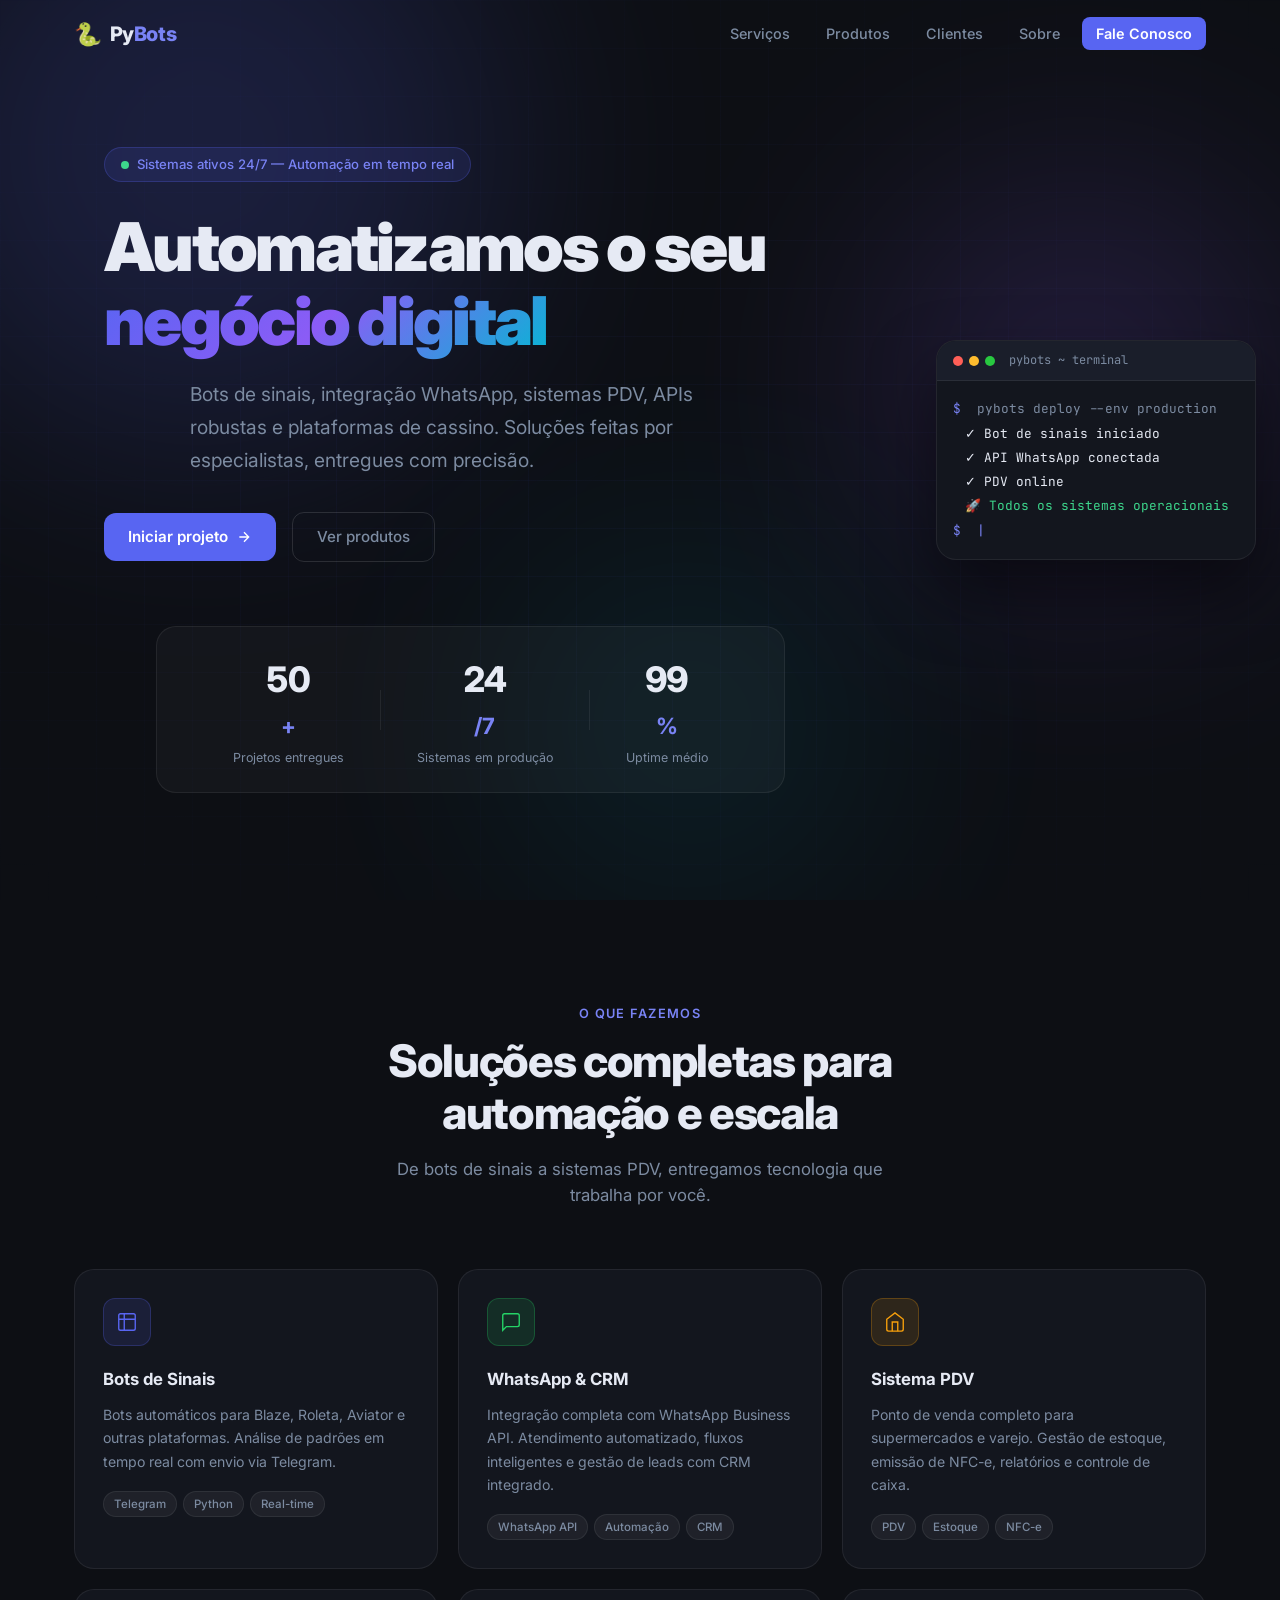
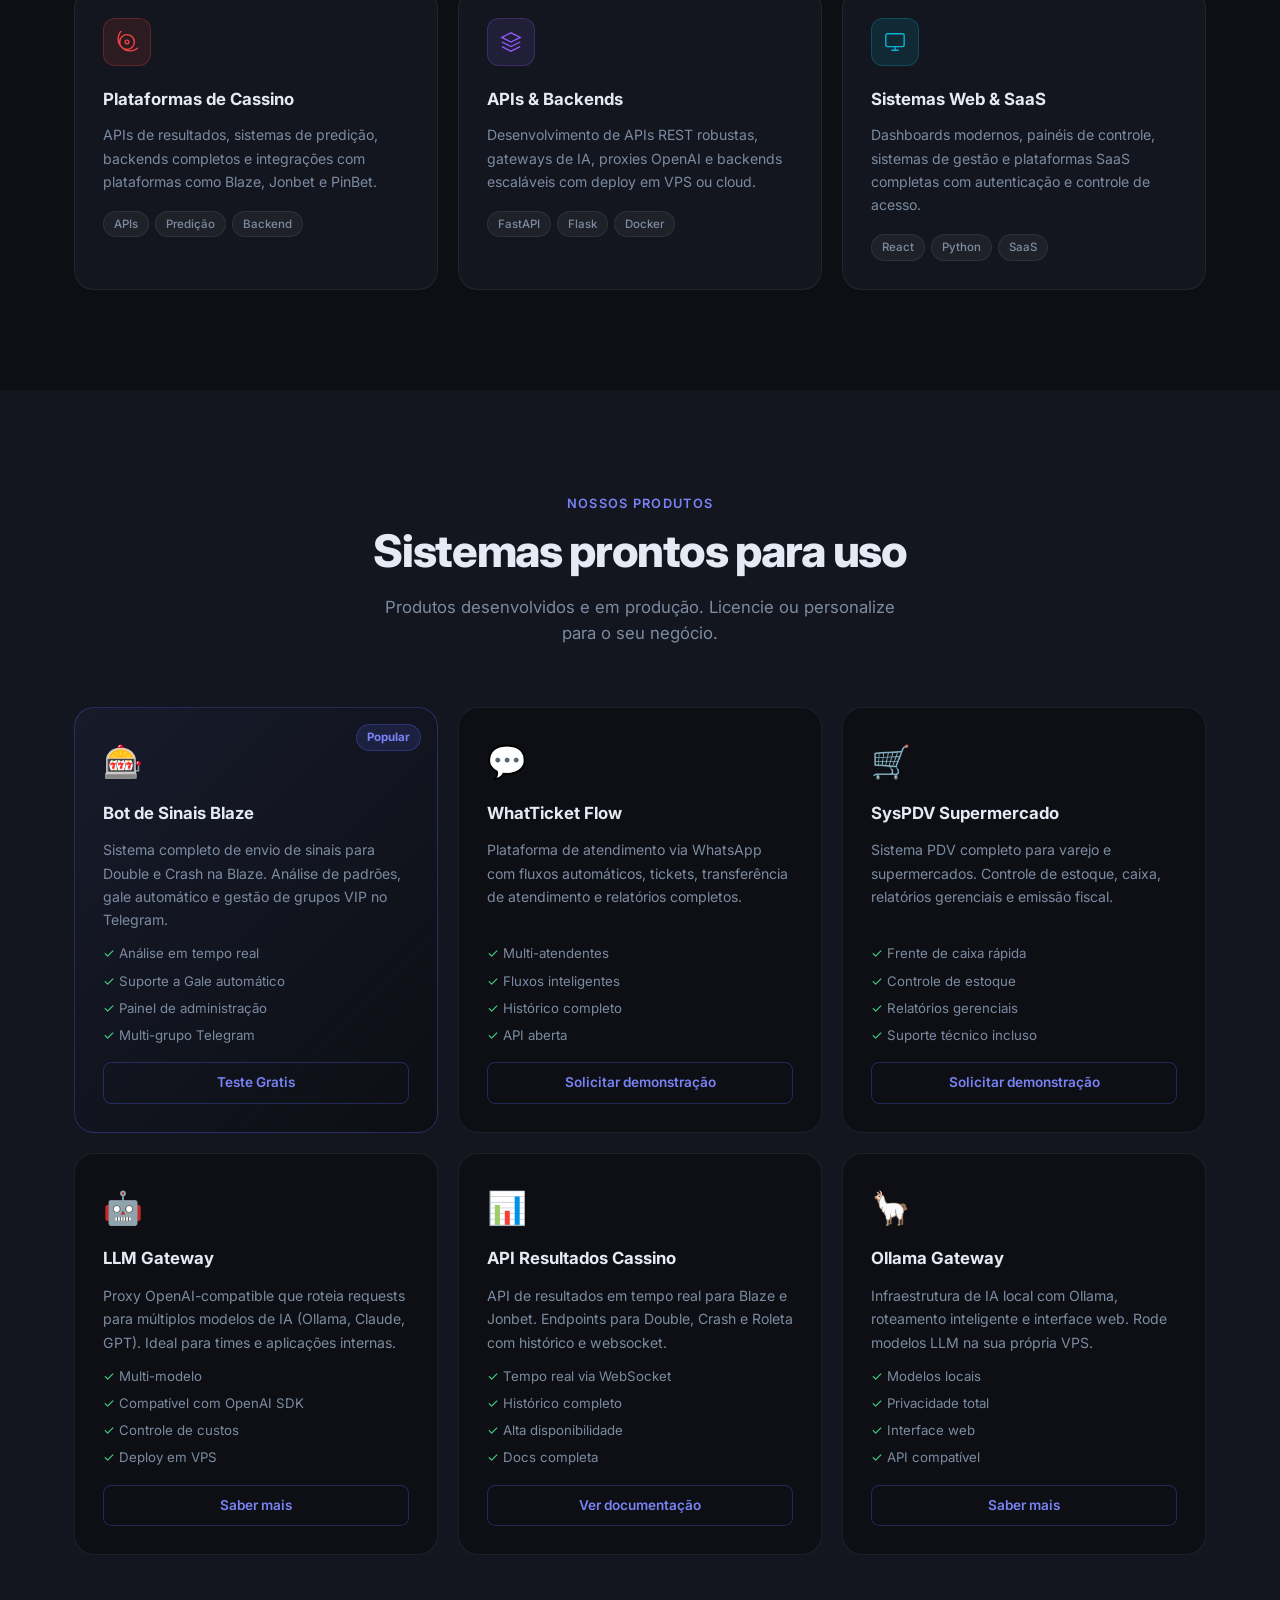
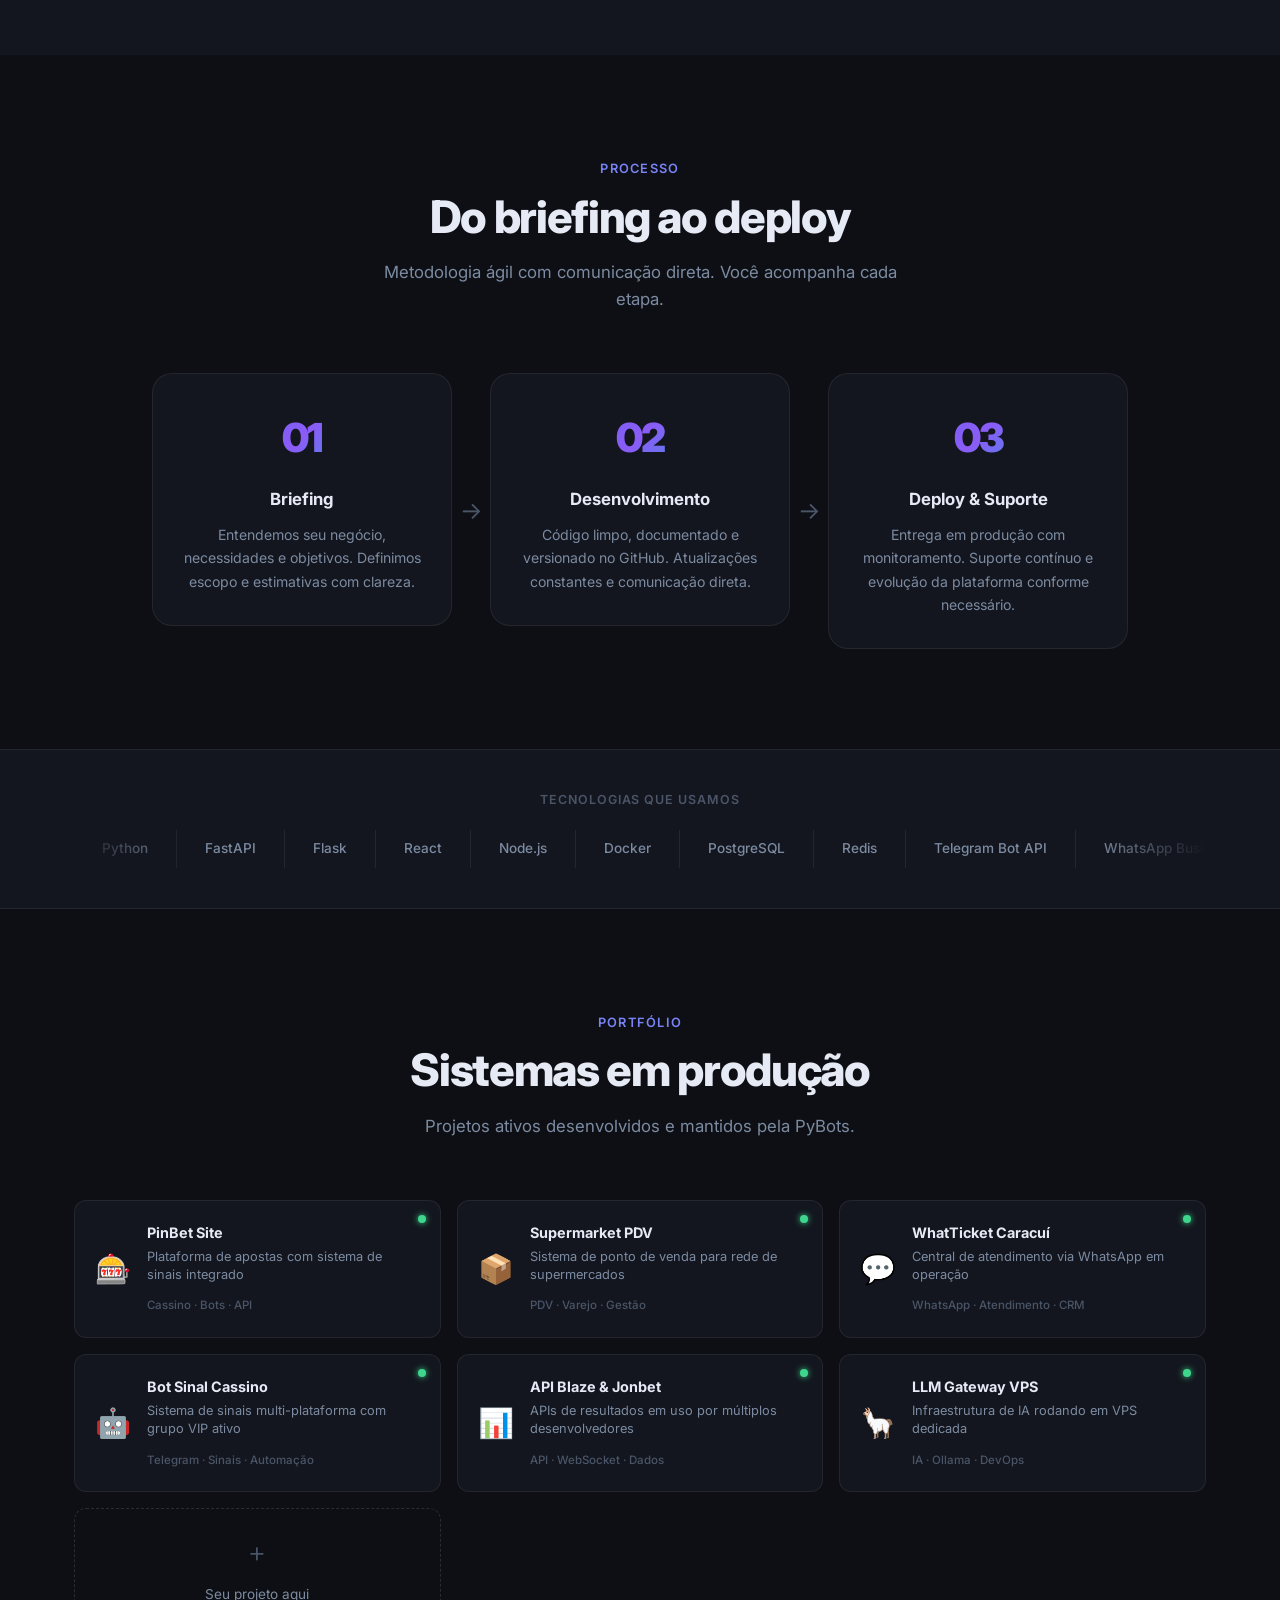
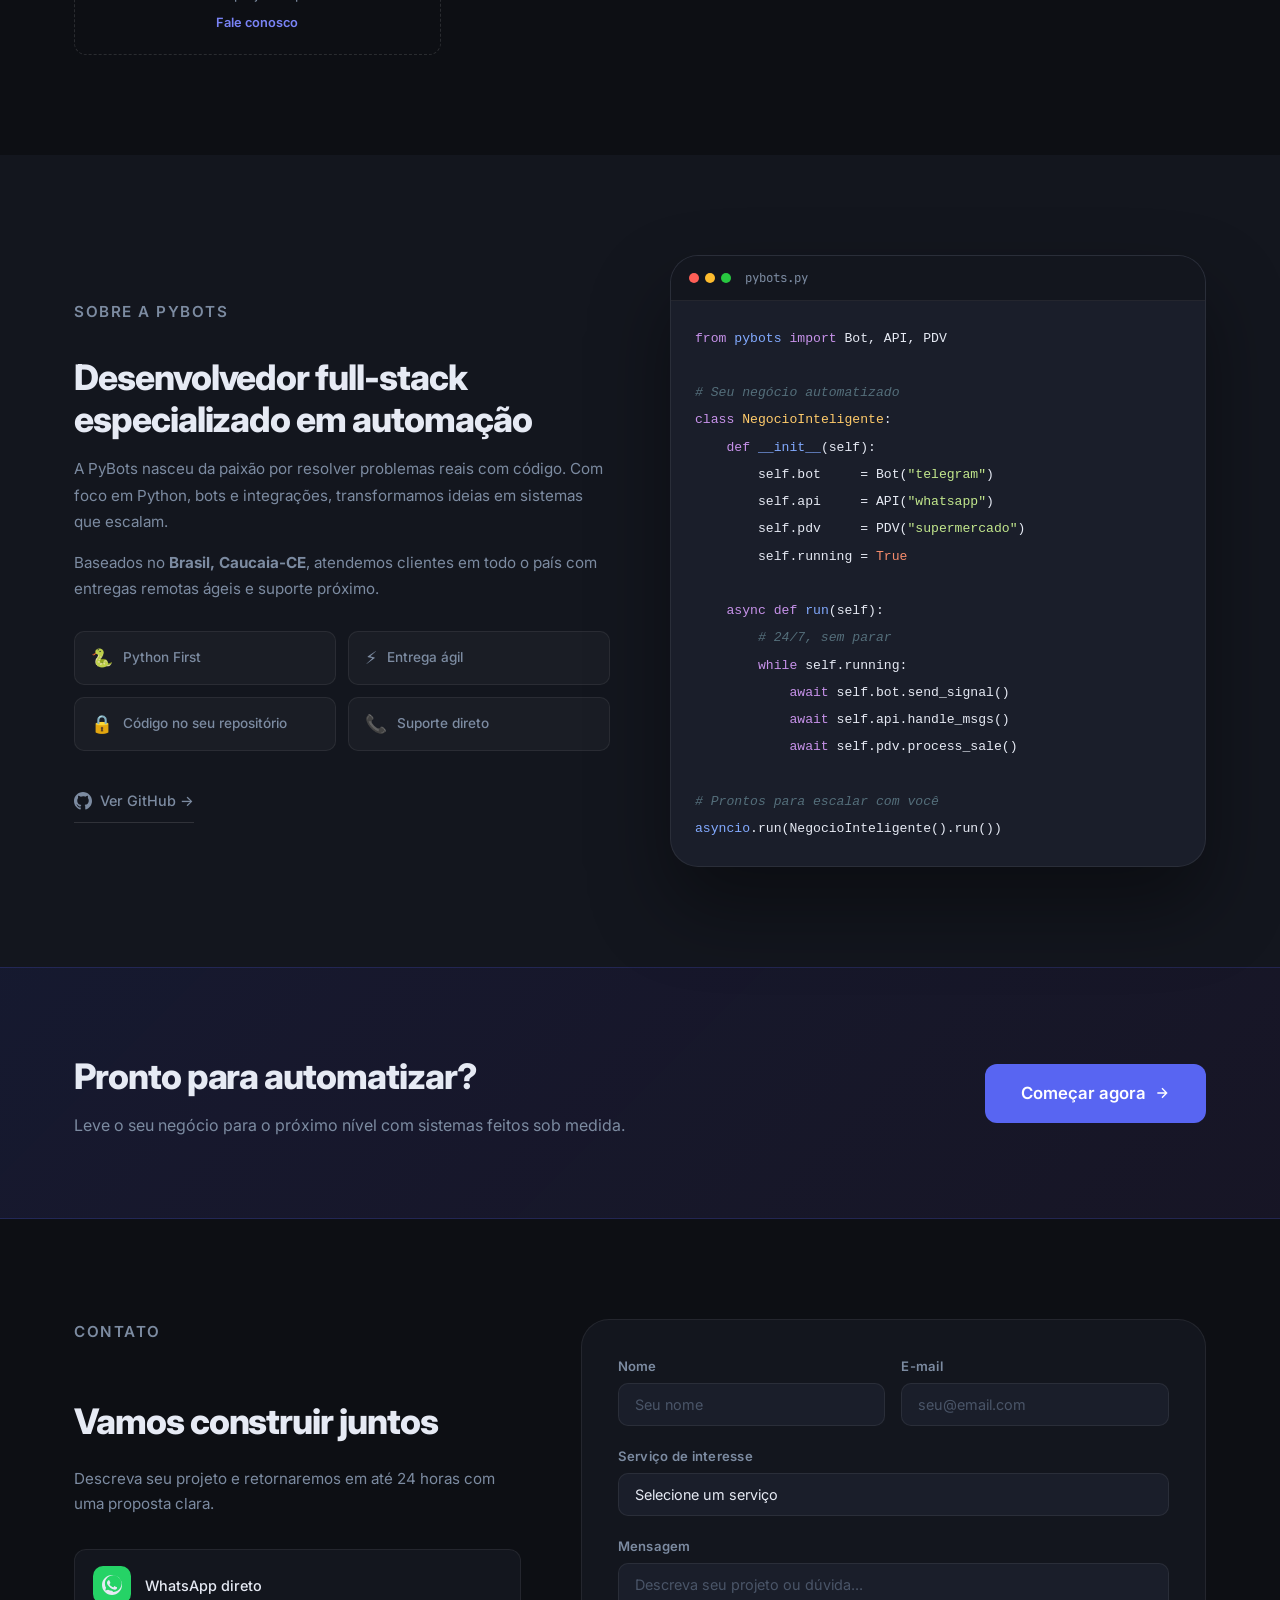
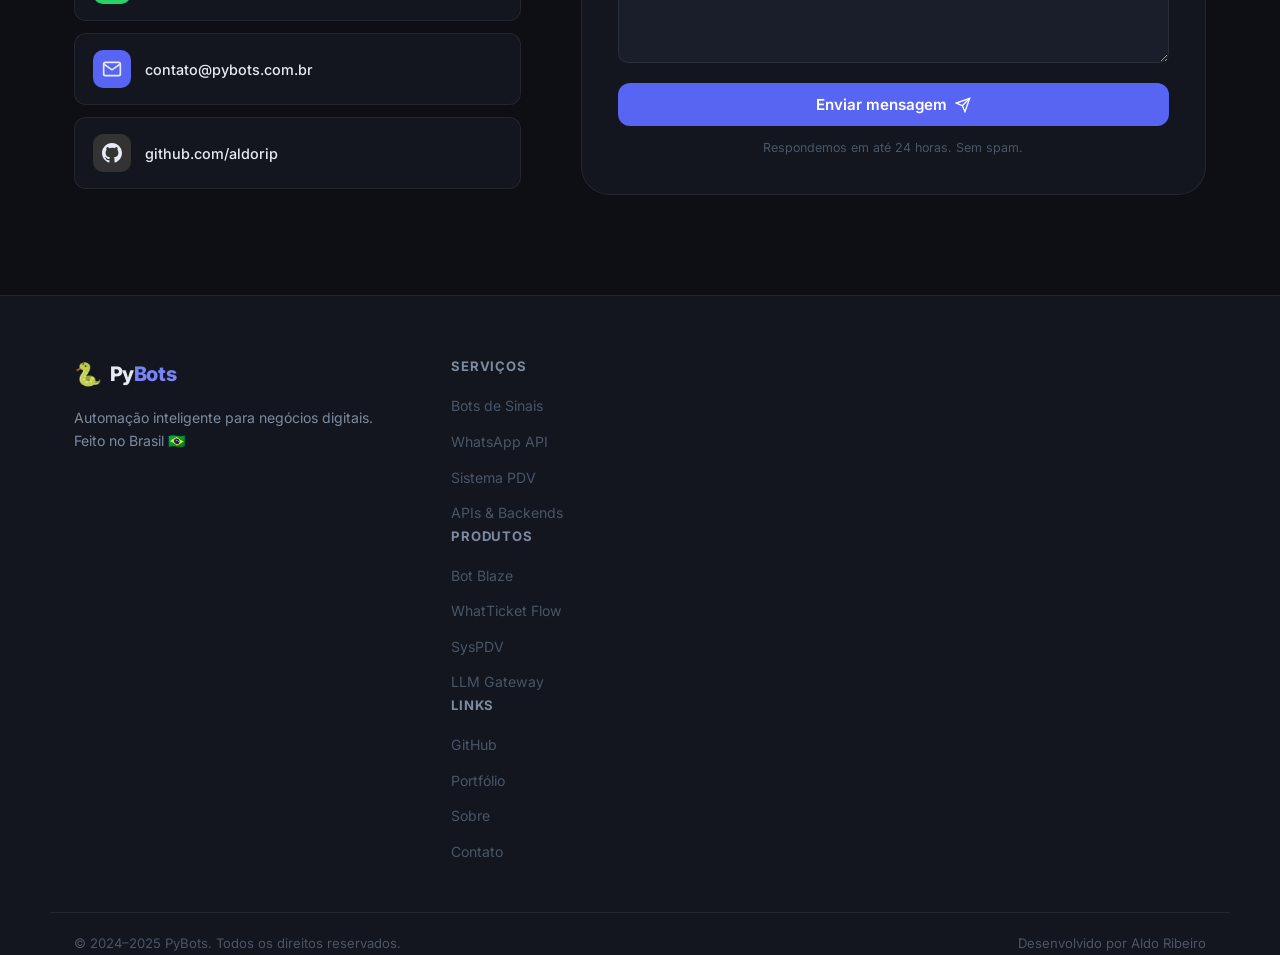
==== commit 4f5047d3: "feat(tracker): implement visitor tracking and analytics features - Add visitor tracking script (trac" ====
--- a/index.html
+++ b/index.html
@@ -4,6 +4,7 @@
   <meta charset="UTF-8" />
   <meta name="viewport" content="width=device-width, initial-scale=1.0" />
   <title>PyBots — Automação Inteligente</title>
+  <!-- deploy test: 2026-09-25 -->
   <meta name="description" content="PyBots: especialistas em automação, bots de sinais, integração WhatsApp, sistemas PDV, APIs e plataformas de cassino. Soluções sob medida para o seu negócio." />
   <meta property="og:title" content="PyBots — Automação Inteligente" />
   <meta property="og:description" content="Bots, APIs, WhatsApp, PDV e sistemas de cassino. Soluções que trabalham por você 24/7." />
@@ -200,7 +201,7 @@
 
       <div class="products-grid">
 
-        <div class="product-card featured" data-aos>
+        <div class="product-card featured" data-aos data-product-id="bot-blaze">
           <div class="product-badge">Popular</div>
           <div class="product-icon">🎰</div>
           <h3>Bot de Sinais Blaze</h3>
@@ -211,10 +212,10 @@
             <li>✓ Painel de administração</li>
             <li>✓ Multi-grupo Telegram</li>
           </ul>
-          <a href="#contato" class="btn-product">Solicitar licença</a>
-        </div>
-
-        <div class="product-card" data-aos>
+          <a href="https://t.me/pybotsautobot" class="btn-product" data-track="produto" data-label="bot-blaze">Teste Gratis</a>
+        </div>
+
+        <div class="product-card" data-aos data-product-id="whatticket">
           <div class="product-icon">💬</div>
           <h3>WhatTicket Flow</h3>
           <p>Plataforma de atendimento via WhatsApp com fluxos automáticos, tickets, transferência de atendimento e relatórios completos.</p>
@@ -224,10 +225,10 @@
             <li>✓ Histórico completo</li>
             <li>✓ API aberta</li>
           </ul>
-          <a href="#contato" class="btn-product">Solicitar demonstração</a>
-        </div>
-
-        <div class="product-card" data-aos>
+          <a href="#contato" class="btn-product" data-track="produto" data-label="whatticket">Solicitar demonstração</a>
+        </div>
+
+        <div class="product-card" data-aos data-product-id="syspdv">
           <div class="product-icon">🛒</div>
           <h3>SysPDV Supermercado</h3>
           <p>Sistema PDV completo para varejo e supermercados. Controle de estoque, caixa, relatórios gerenciais e emissão fiscal.</p>
@@ -237,10 +238,10 @@
             <li>✓ Relatórios gerenciais</li>
             <li>✓ Suporte técnico incluso</li>
           </ul>
-          <a href="#contato" class="btn-product">Solicitar demonstração</a>
-        </div>
-
-        <div class="product-card" data-aos>
+          <a href="#contato" class="btn-product" data-track="produto" data-label="syspdv">Solicitar demonstração</a>
+        </div>
+
+        <div class="product-card" data-aos data-product-id="llm-gateway">
           <div class="product-icon">🤖</div>
           <h3>LLM Gateway</h3>
           <p>Proxy OpenAI-compatible que roteia requests para múltiplos modelos de IA (Ollama, Claude, GPT). Ideal para times e aplicações internas.</p>
@@ -250,10 +251,10 @@
             <li>✓ Controle de custos</li>
             <li>✓ Deploy em VPS</li>
           </ul>
-          <a href="#contato" class="btn-product">Saber mais</a>
-        </div>
-
-        <div class="product-card" data-aos>
+          <a href="#contato" class="btn-product" data-track="produto" data-label="llm-gateway">Saber mais</a>
+        </div>
+
+        <div class="product-card" data-aos data-product-id="api-cassino">
           <div class="product-icon">📊</div>
           <h3>API Resultados Cassino</h3>
           <p>API de resultados em tempo real para Blaze e Jonbet. Endpoints para Double, Crash e Roleta com histórico e websocket.</p>
@@ -263,10 +264,10 @@
             <li>✓ Alta disponibilidade</li>
             <li>✓ Docs completa</li>
           </ul>
-          <a href="#contato" class="btn-product">Ver documentação</a>
-        </div>
-
-        <div class="product-card" data-aos>
+          <a href="#contato" class="btn-product" data-track="produto" data-label="api-cassino">Ver documentação</a>
+        </div>
+
+        <div class="product-card" data-aos data-product-id="ollama-gateway">
           <div class="product-icon">🦙</div>
           <h3>Ollama Gateway</h3>
           <p>Infraestrutura de IA local com Ollama, roteamento inteligente e interface web. Rode modelos LLM na sua própria VPS.</p>
@@ -276,7 +277,7 @@
             <li>✓ Interface web</li>
             <li>✓ API compatível</li>
           </ul>
-          <a href="#contato" class="btn-product">Saber mais</a>
+          <a href="#contato" class="btn-product" data-track="produto" data-label="ollama-gateway">Saber mais</a>
         </div>
 
       </div>
@@ -508,21 +509,21 @@
         <p>Descreva seu projeto e retornaremos em até 24 horas com uma proposta clara.</p>
 
         <div class="contact-methods">
-          <a href="https://wa.me/5585999999999" target="_blank" rel="noopener" class="contact-method">
+          <a href="https://wa.me/5585999999999" target="_blank" rel="noopener" class="contact-method" data-track="contato" data-label="whatsapp">
             <span class="cm-icon" style="background: #25D366;">
               <svg width="20" height="20" viewBox="0 0 24 24" fill="currentColor"><path d="M17.472 14.382c-.297-.149-1.758-.867-2.03-.967-.273-.099-.471-.148-.67.15-.197.297-.767.966-.94 1.164-.173.199-.347.223-.644.075-.297-.15-1.255-.463-2.39-1.475-.883-.788-1.48-1.761-1.653-2.059-.173-.297-.018-.458.13-.606.134-.133.298-.347.446-.52.149-.174.198-.298.298-.497.099-.198.05-.371-.025-.52-.075-.149-.669-1.612-.916-2.207-.242-.579-.487-.5-.669-.51-.173-.008-.371-.01-.57-.01-.198 0-.52.074-.792.372-.272.297-1.04 1.016-1.04 2.479 0 1.462 1.065 2.875 1.213 3.074.149.198 2.096 3.2 5.077 4.487.709.306 1.262.489 1.694.625.712.227 1.36.195 1.871.118.571-.085 1.758-.719 2.006-1.413.248-.694.248-1.289.173-1.413-.074-.124-.272-.198-.57-.347z"/><path d="M12 0C5.373 0 0 5.373 0 12s5.373 12 12 12 12-5.373 12-12S18.627 0 12 0zm.029 18.88a9.983 9.983 0 0 1-4.756-1.21l-3.332.874.888-3.244a9.982 9.982 0 0 1-1.338-4.988c.002-5.506 4.479-9.979 9.982-9.979 2.67.001 5.176 1.041 7.062 2.929a9.928 9.928 0 0 1 2.92 7.051c-.003 5.506-4.48 9.98-9.982 9.98l-.444-.413z"/></svg>
             </span>
             WhatsApp direto
           </a>
 
-          <a href="mailto:contato@pybots.com.br" class="contact-method">
+          <a href="mailto:contato@pybots.com.br" class="contact-method" data-track="contato" data-label="email">
             <span class="cm-icon" style="background: #5865F2;">
               <svg width="20" height="20" viewBox="0 0 24 24" fill="none" stroke="currentColor" stroke-width="2"><path d="M4 4h16c1.1 0 2 .9 2 2v12c0 1.1-.9 2-2 2H4c-1.1 0-2-.9-2-2V6c0-1.1.9-2 2-2z"/><polyline points="22,6 12,13 2,6"/></svg>
             </span>
             contato@pybots.com.br
           </a>
 
-          <a href="https://github.com/aldorip" target="_blank" rel="noopener" class="contact-method">
+          <a href="https://github.com/aldorip" target="_blank" rel="noopener" class="contact-method" data-track="contato" data-label="github">
             <span class="cm-icon" style="background: #333;">
               <svg width="20" height="20" viewBox="0 0 24 24" fill="currentColor"><path d="M12 0C5.374 0 0 5.373 0 12c0 5.302 3.438 9.8 8.207 11.387.599.111.793-.261.793-.577v-2.234c-3.338.726-4.033-1.416-4.033-1.416-.546-1.387-1.333-1.756-1.333-1.756-1.089-.745.083-.729.083-.729 1.205.084 1.839 1.237 1.839 1.237 1.07 1.834 2.807 1.304 3.492.997.107-.775.418-1.305.762-1.604-2.665-.305-5.467-1.334-5.467-5.931 0-1.311.469-2.381 1.236-3.221-.124-.303-.535-1.524.117-3.176 0 0 1.008-.322 3.301 1.23A11.509 11.509 0 0 1 12 5.803c1.02.005 2.047.138 3.006.404 2.291-1.552 3.297-1.23 3.297-1.23.653 1.653.242 2.874.118 3.176.77.84 1.235 1.911 1.235 3.221 0 4.609-2.807 5.624-5.479 5.921.43.372.823 1.102.823 2.222v3.293c0 .319.192.694.801.576C20.566 21.797 24 17.3 24 12c0-6.627-5.373-12-12-12z"/></svg>
             </span>
--- a/assets/style.css
+++ b/assets/style.css
@@ -1252,3 +1252,56 @@
   .hero-cta a { text-align: center; justify-content: center; }
   .contact-form { padding: 24px 20px; }
 }
+
+/* ============================================================
+   RANKING DINÂMICO — destaques por popularidade
+   ============================================================ */
+
+/* Badge injetado pelo tracker.js */
+.rank-badge {
+  display: none;
+  align-items: center;
+  gap: 5px;
+  font-size: 0.72rem;
+  font-weight: 700;
+  padding: 3px 10px;
+  border-radius: 100px;
+  margin-bottom: 8px;
+  width: fit-content;
+}
+
+/* Top 1 — Mais popular */
+.product-card.rank-1 {
+  border-color: rgba(245, 158, 11, 0.55) !important;
+  transform: translateY(-6px) scale(1.02);
+  box-shadow:
+    0 0 0 1px rgba(245, 158, 11, 0.3),
+    0 20px 50px rgba(245, 158, 11, 0.15),
+    0 0 60px rgba(245, 158, 11, 0.08);
+  animation: rankGlow1 3s ease-in-out infinite;
+  z-index: 1;
+}
+.product-card.rank-1 .rank-badge {
+  background: rgba(245, 158, 11, 0.15);
+  border: 1px solid rgba(245, 158, 11, 0.4);
+  color: #f59e0b;
+}
+
+@keyframes rankGlow1 {
+  0%, 100% { box-shadow: 0 0 0 1px rgba(245,158,11,.3), 0 20px 50px rgba(245,158,11,.12); }
+  50%       { box-shadow: 0 0 0 1px rgba(245,158,11,.5), 0 20px 60px rgba(245,158,11,.28); }
+}
+
+/* Top 2 e 3 — Em alta */
+.product-card.rank-2,
+.product-card.rank-3 {
+  border-color: rgba(121, 131, 245, 0.45) !important;
+  transform: translateY(-3px);
+  box-shadow: 0 12px 30px rgba(88, 101, 242, 0.12);
+}
+.product-card.rank-2 .rank-badge,
+.product-card.rank-3 .rank-badge {
+  background: rgba(88, 101, 242, 0.12);
+  border: 1px solid rgba(88, 101, 242, 0.3);
+  color: var(--accent-2);
+}
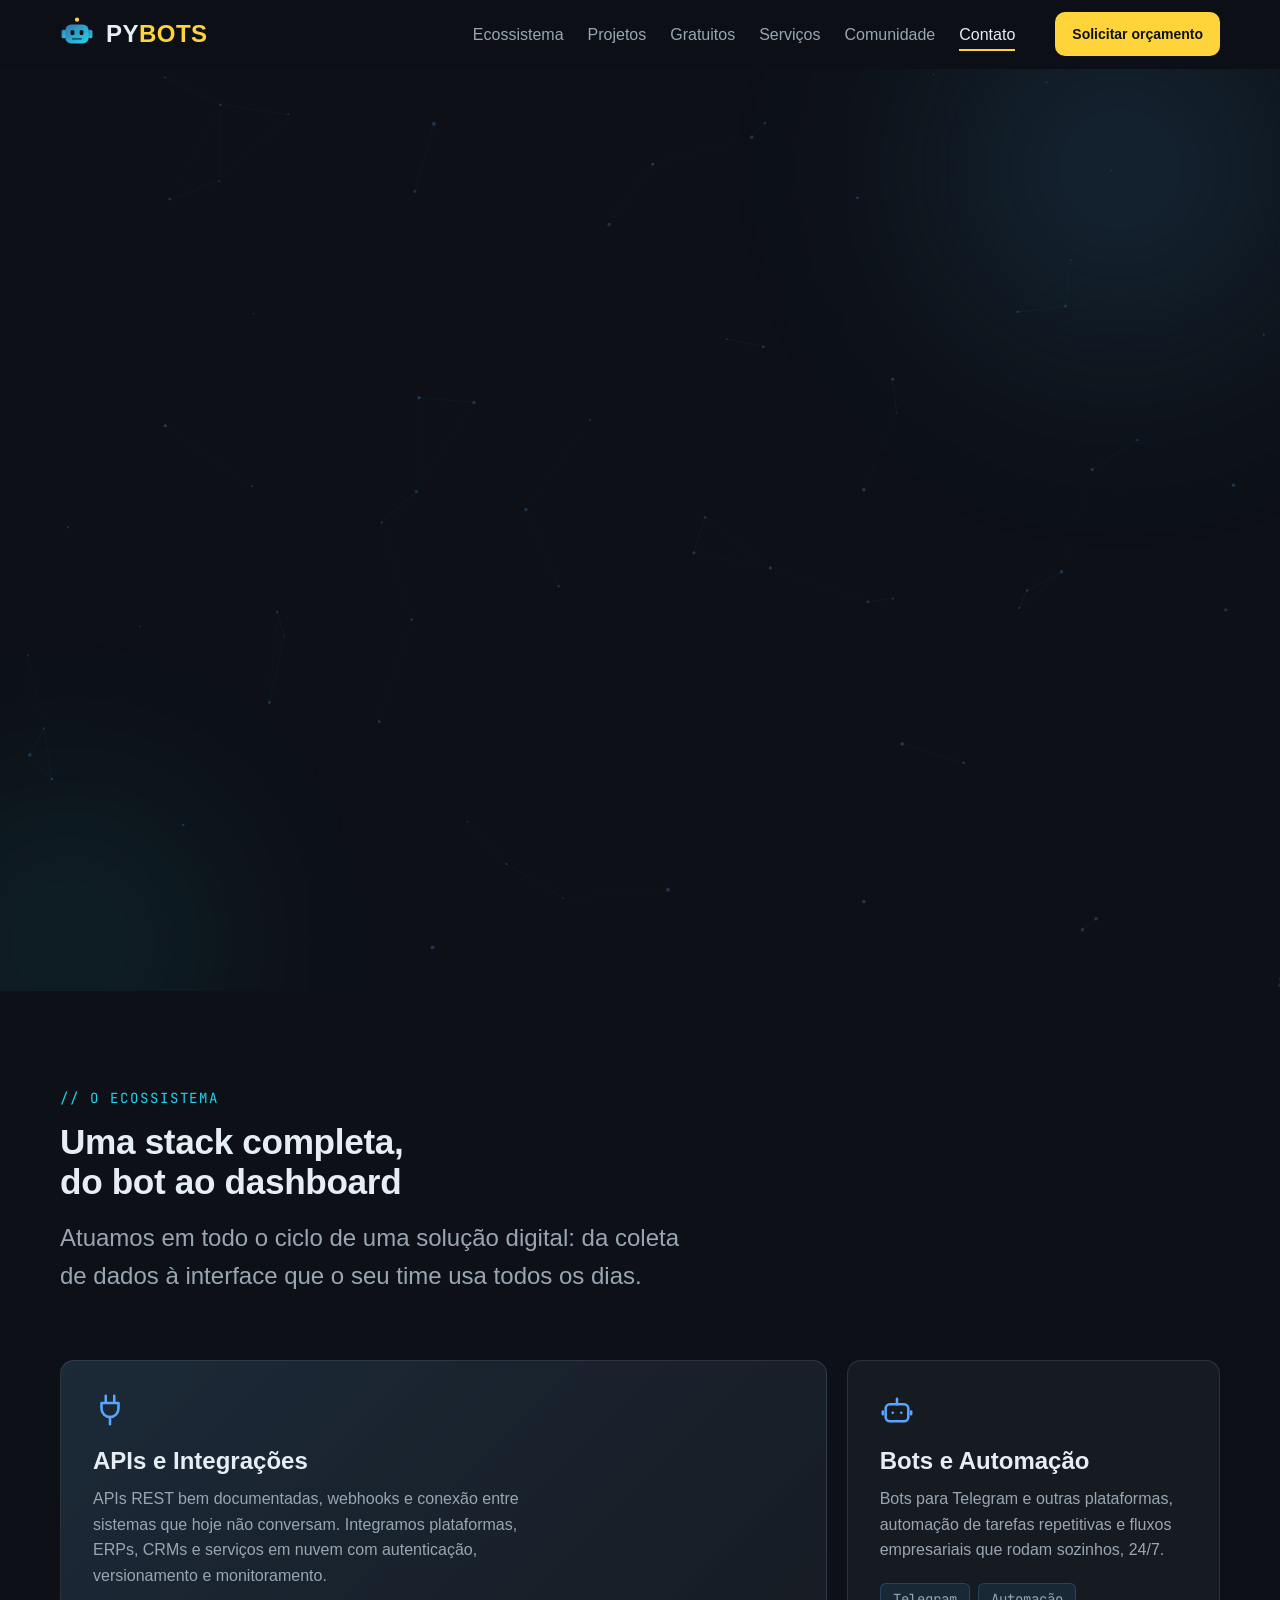
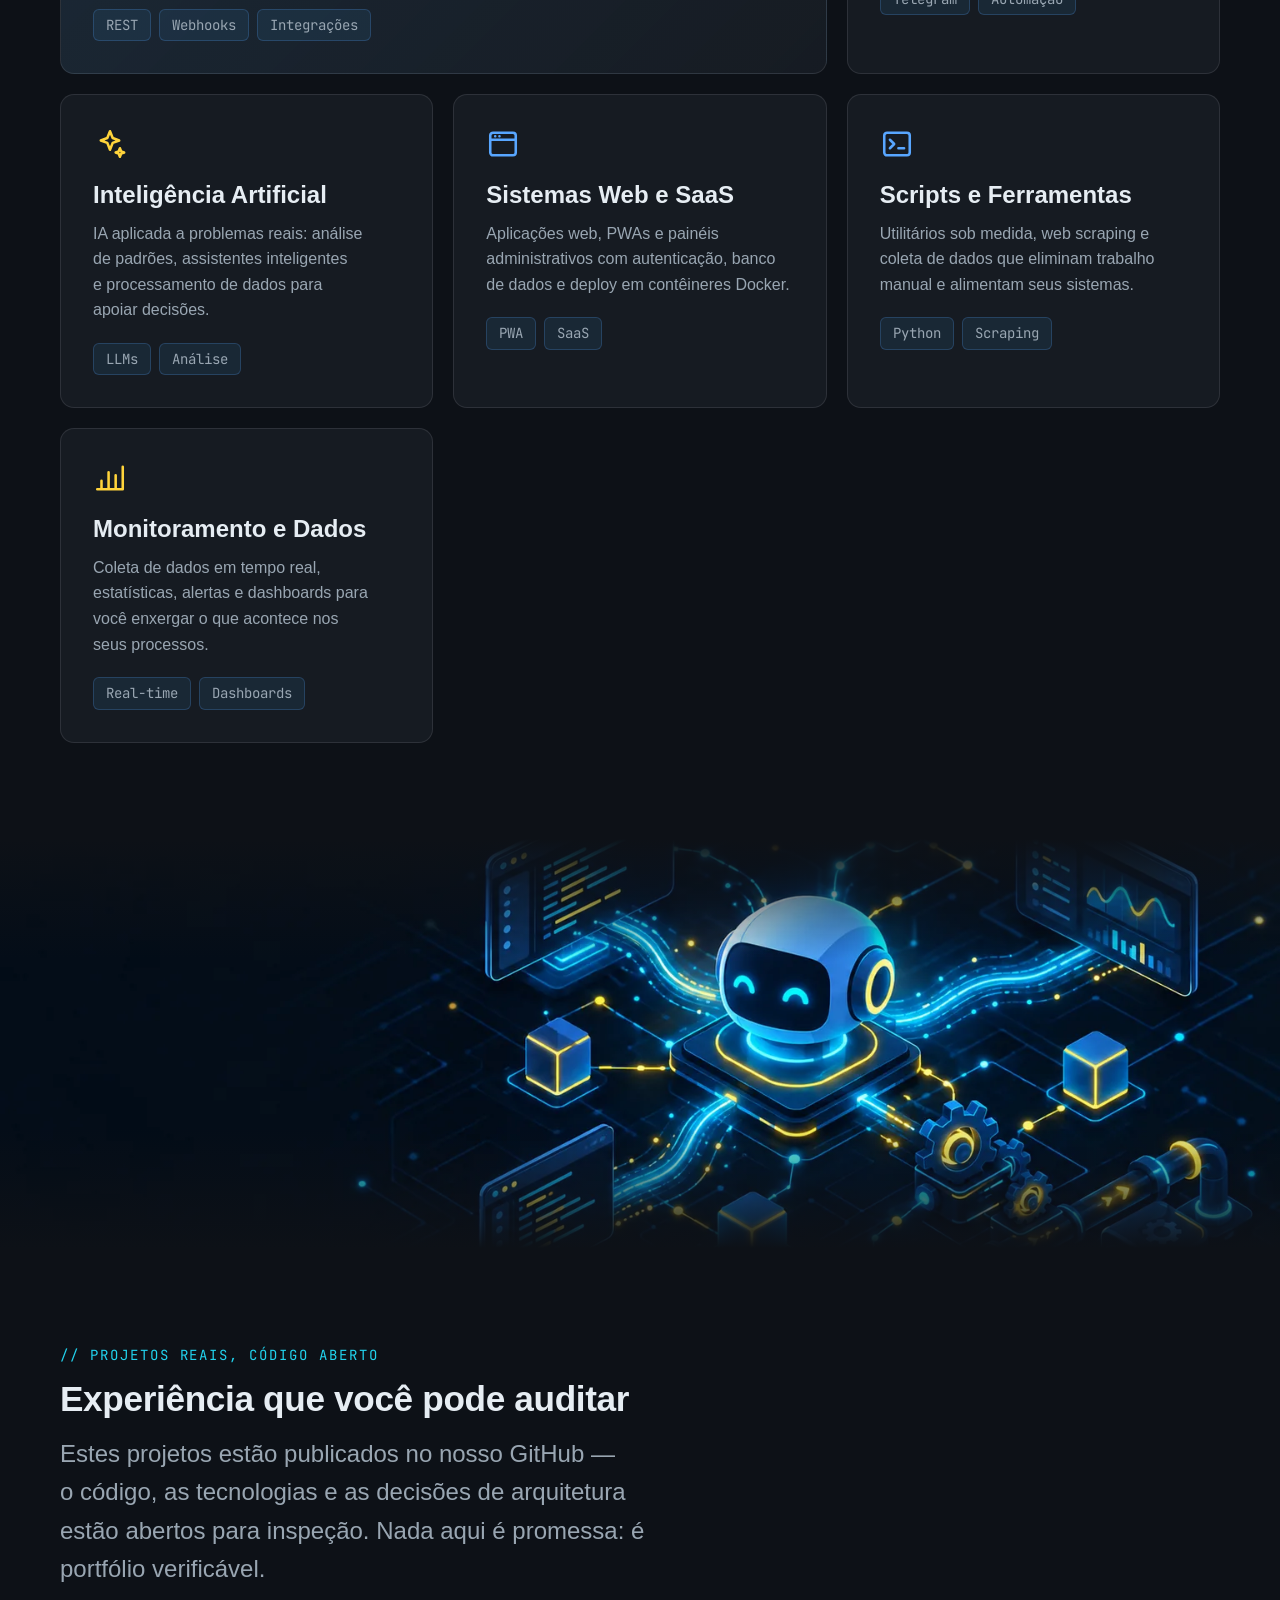
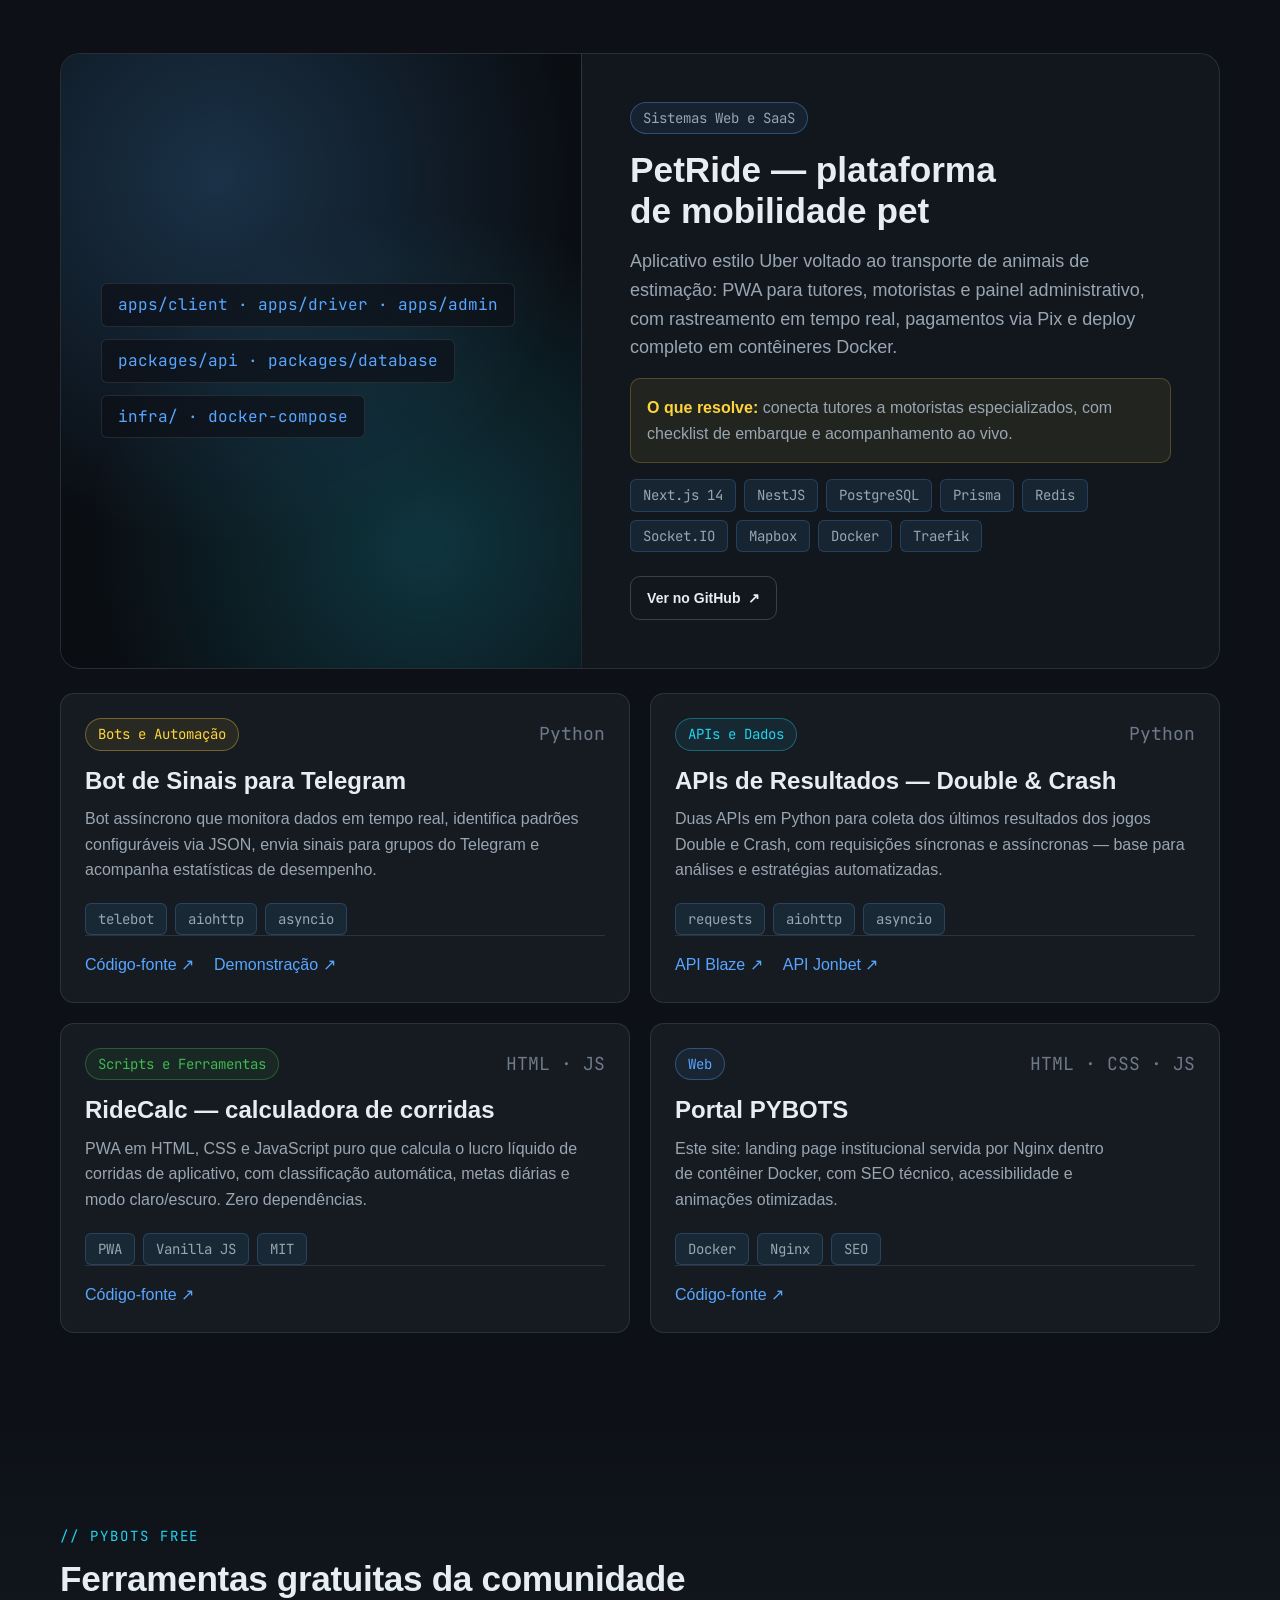
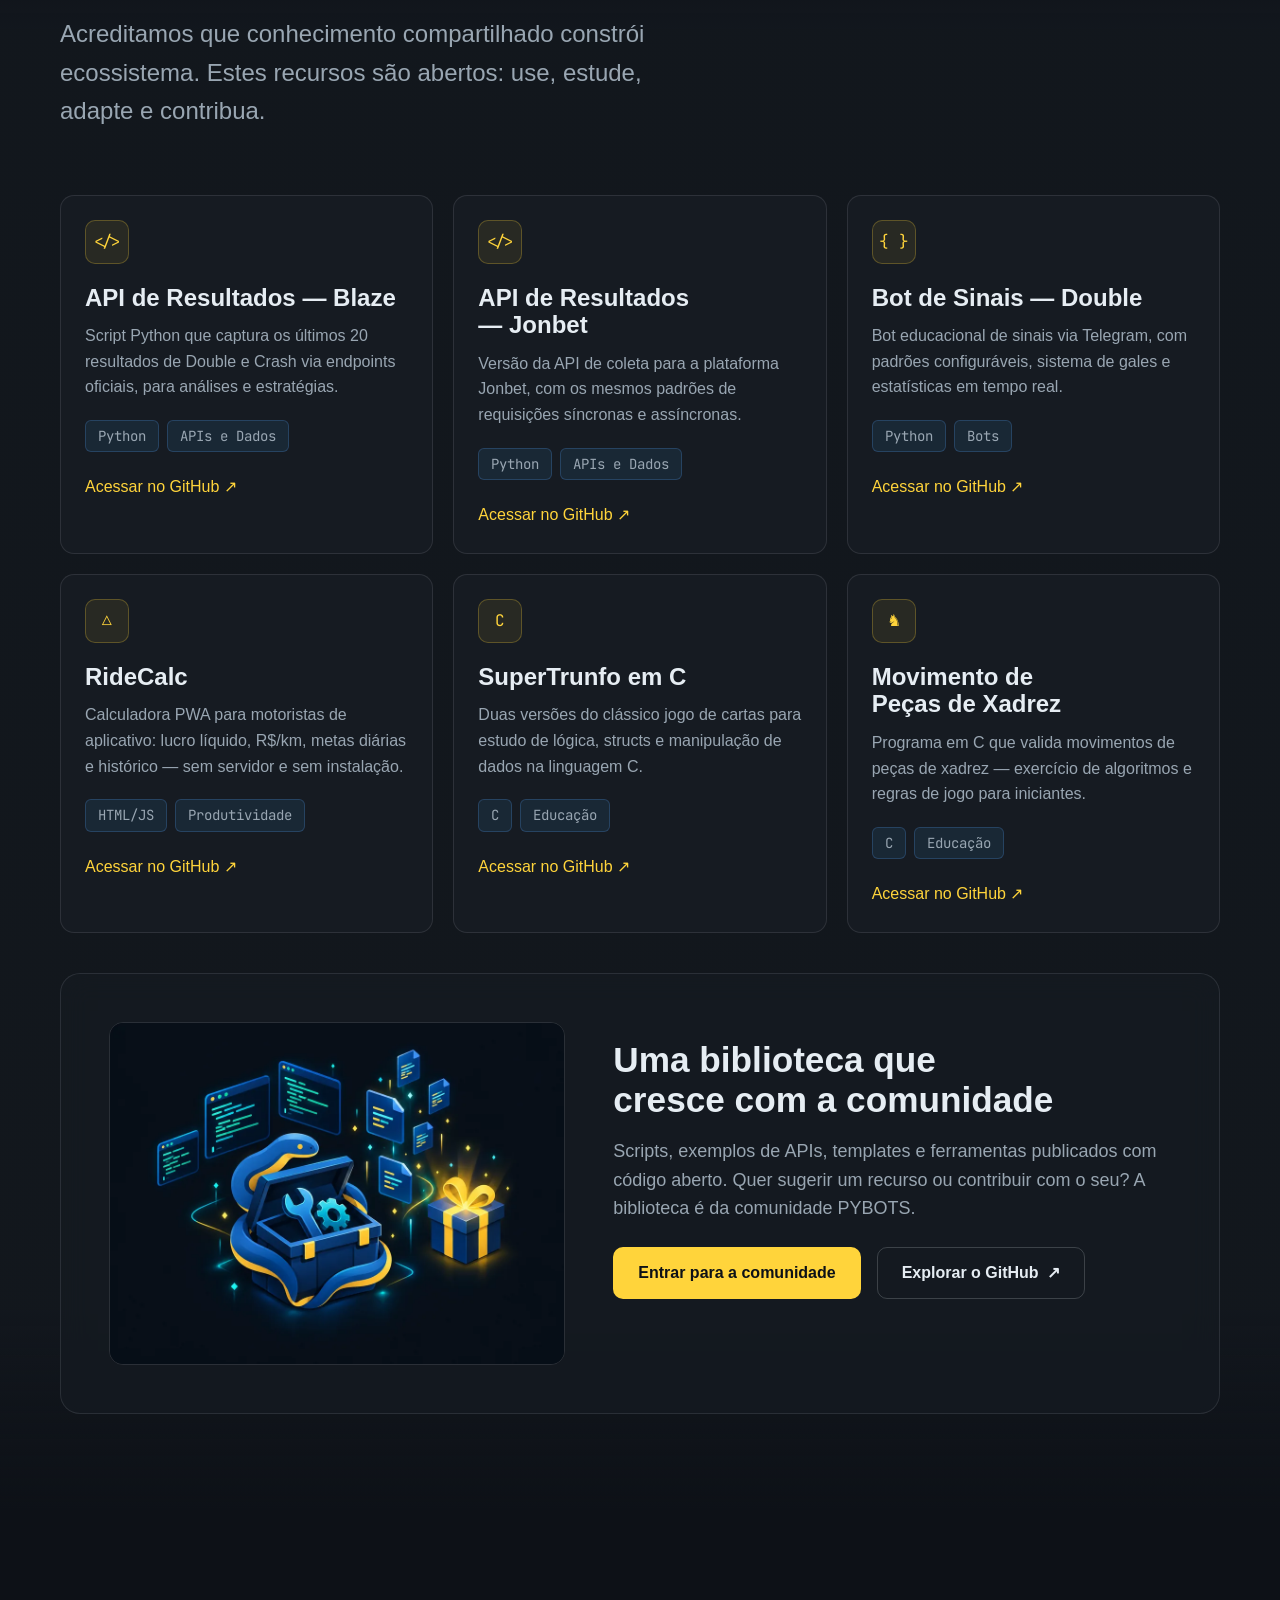
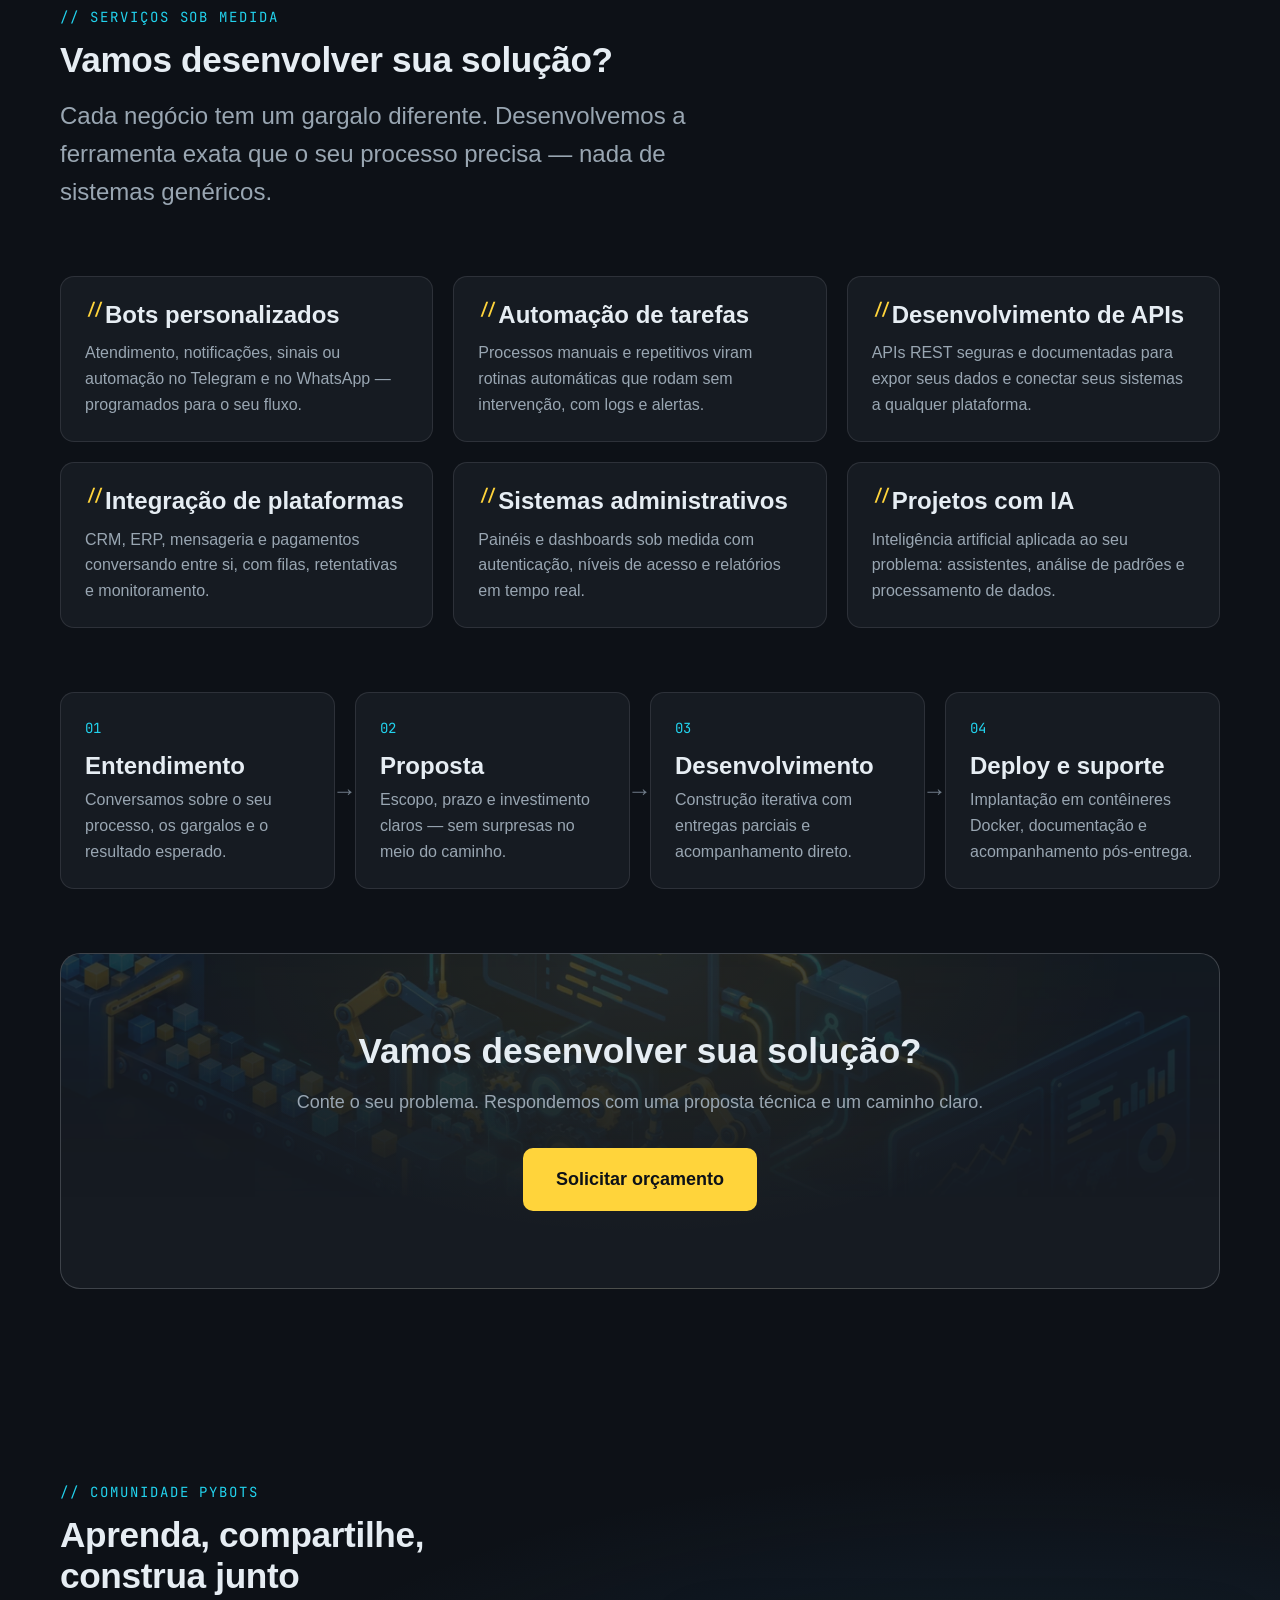
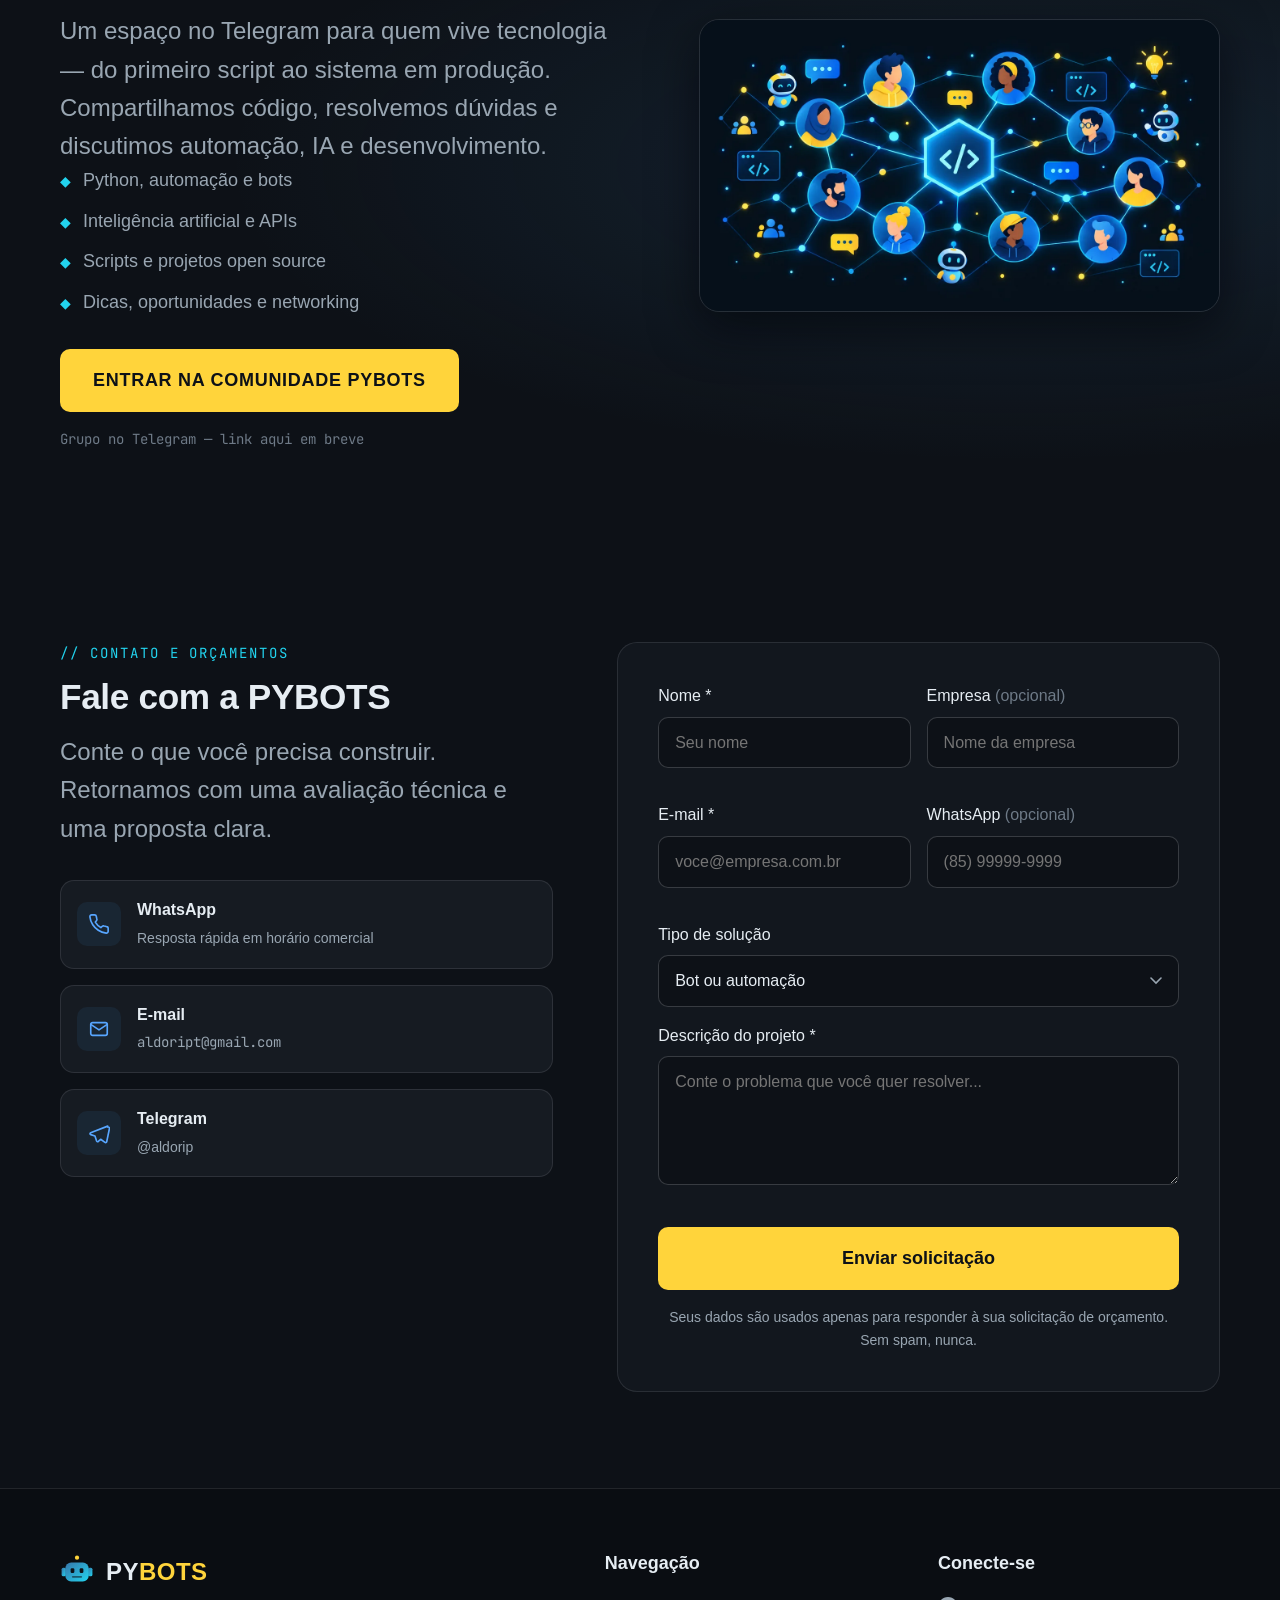
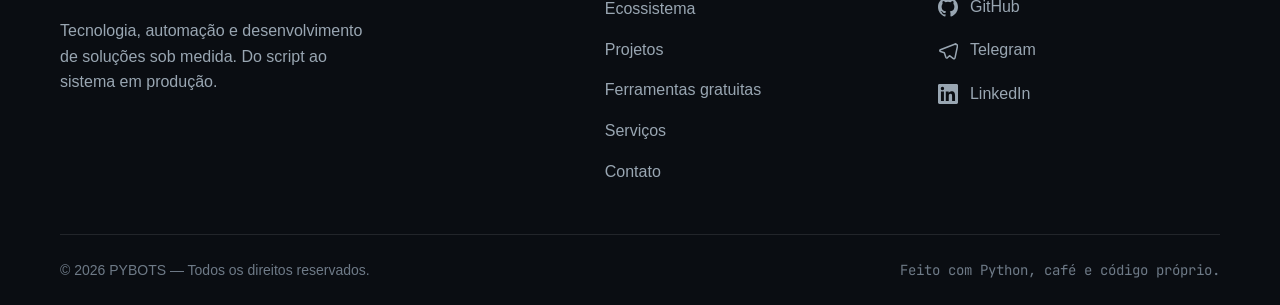
==== commit af1f4120: "Novo portal PYBOTS: redesign completo do site institucional - Página única estática: hero com termin" ====
--- a/index.html
+++ b/index.html
@@ -1,627 +1,730 @@
 <!DOCTYPE html>
 <html lang="pt-BR">
 <head>
-  <meta charset="UTF-8" />
-  <meta name="viewport" content="width=device-width, initial-scale=1.0" />
-  <title>PyBots — Automação Inteligente</title>
-  <!-- deploy test: 2026-09-25 -->
-  <meta name="description" content="PyBots: especialistas em automação, bots de sinais, integração WhatsApp, sistemas PDV, APIs e plataformas de cassino. Soluções sob medida para o seu negócio." />
-  <meta property="og:title" content="PyBots — Automação Inteligente" />
-  <meta property="og:description" content="Bots, APIs, WhatsApp, PDV e sistemas de cassino. Soluções que trabalham por você 24/7." />
-  <meta property="og:image" content="assets/og-image.png" />
-  <link rel="icon" href="assets/favicon.svg" type="image/svg+xml" />
-  <link rel="stylesheet" href="assets/style.css" />
-  <link rel="preconnect" href="https://fonts.googleapis.com" />
-  <link href="https://fonts.googleapis.com/css2?family=Inter:wght@300;400;500;600;700;800;900&family=JetBrains+Mono:wght@400;500&display=swap" rel="stylesheet" />
+  <meta charset="UTF-8">
+  <meta name="viewport" content="width=device-width, initial-scale=1.0">
+  <title>PYBOTS — Tecnologia, Automação e Desenvolvimento</title>
+  <meta name="description" content="PYBOTS: desenvolvimento de APIs REST, bots inteligentes para Telegram e WhatsApp, automação de processos, web scraping, sistemas SaaS e inteligência artificial aplicada. Soluções sob medida para o seu negócio.">
+  <meta name="keywords" content="desenvolvimento, APIs REST, bots, Telegram, automação, Python, integração de sistemas, SaaS, inteligência artificial, web scraping, dashboards">
+  <meta name="author" content="PYBOTS">
+  <link rel="canonical" href="https://pybots.com.br/">
+  <meta name="robots" content="index, follow">
+  <meta name="theme-color" content="#0D1117">
+
+  <!-- Open Graph -->
+  <meta property="og:type" content="website">
+  <meta property="og:site_name" content="PYBOTS">
+  <meta property="og:title" content="PYBOTS — Transformamos ideias em soluções inteligentes">
+  <meta property="og:description" content="Desenvolvimento de APIs, automações, bots e sistemas personalizados para transformar processos complexos em soluções eficientes.">
+  <meta property="og:url" content="https://pybots.com.br/">
+  <meta property="og:image" content="./assets/og-cover.png">
+  <meta property="og:locale" content="pt_BR">
+
+  <!-- Twitter -->
+  <meta name="twitter:card" content="summary_large_image">
+  <meta name="twitter:title" content="PYBOTS — Tecnologia, Automação e Desenvolvimento">
+  <meta name="twitter:description" content="APIs, bots, automação, IA e sistemas sob medida. Entre para a comunidade.">
+  <meta name="twitter:image" content="./assets/og-cover.png">
+
+  <link rel="icon" type="image/svg+xml" href="./assets/favicon.svg">
+  <link rel="apple-touch-icon" href="./assets/favicon.svg">
+
+  <!-- Dados estruturados -->
+  <script type="application/ld+json">
+  {
+    "@context": "https://schema.org",
+    "@type": "Organization",
+    "name": "PYBOTS",
+    "description": "Empresa de tecnologia especializada em desenvolvimento de APIs, bots inteligentes, automação de processos, integração de sistemas, inteligência artificial e aplicações web sob medida.",
+    "url": "https://pybots.com.br/",
+    "logo": "https://pybots.com.br/assets/favicon.svg",
+    "founder": {
+      "@type": "Person",
+      "name": "Aldo Ribeiro",
+      "jobTitle": "Desenvolvedor Full Stack",
+      "sameAs": [
+        "https://github.com/aldorip",
+        "https://www.linkedin.com/in/aldo-ribeiro-7b61a646"
+      ]
+    },
+    "sameAs": [
+      "https://github.com/aldorip"
+    ],
+    "knowsAbout": [
+      "Python", "Bots para Telegram", "APIs REST", "Automação de processos",
+      "Integração de sistemas", "Inteligência artificial", "Web scraping",
+      "SaaS", "Docker", "PostgreSQL", "TypeScript"
+    ]
+  }
+  </script>
+
+  <!-- Fontes -->
+  <link rel="preconnect" href="https://api.fontshare.com">
+  <link rel="preconnect" href="https://fonts.googleapis.com">
+  <link rel="preconnect" href="https://fonts.gstatic.com" crossorigin>
+  <link href="https://api.fontshare.com/v2/css?f[]=clash-display@400,500,600,700&f[]=satoshi@400,500,700&display=swap" rel="stylesheet">
+  <link href="https://fonts.googleapis.com/css2?family=JetBrains+Mono:wght@400;500;700&display=swap" rel="stylesheet">
+
+  <link rel="stylesheet" href="./base.css">
+  <link rel="stylesheet" href="./style.css">
+  <script src="./config.js" defer></script>
+  <script src="./app.js" defer></script>
 </head>
 <body>
-
-  <!-- ===================== NAVBAR ===================== -->
-  <header class="navbar" id="navbar">
-    <nav class="nav-container">
-      <a href="#" class="nav-logo">
-        <span class="logo-icon">🐍</span>
-        <span class="logo-text">Py<span class="accent">Bots</span></span>
+  <a class="skip-link" href="#inicio">Pular para o conteúdo</a>
+  <div class="scroll-progress" aria-hidden="true"><span id="scrollProgress"></span></div>
+
+  <!-- ============ HEADER ============ -->
+  <header class="site-header" id="siteHeader">
+    <div class="container header-inner">
+      <a href="#inicio" class="brand" aria-label="PYBOTS — início">
+        <svg class="brand-mark" viewBox="0 0 32 32" role="img" aria-hidden="true">
+          <defs>
+            <linearGradient id="brandGrad" x1="0" y1="0" x2="1" y2="1">
+              <stop offset="0" stop-color="#3776AB"/>
+              <stop offset="1" stop-color="#22D3EE"/>
+            </linearGradient>
+          </defs>
+          <line x1="16" y1="7.5" x2="16" y2="3" stroke="url(#brandGrad)" stroke-width="2" stroke-linecap="round"/>
+          <circle cx="16" cy="2.5" r="2" fill="#FFD43B"/>
+          <rect x="1.5" y="12" width="4" height="8" rx="1.5" fill="url(#brandGrad)"/>
+          <rect x="26.5" y="12" width="4" height="8" rx="1.5" fill="url(#brandGrad)"/>
+          <rect x="5" y="7" width="22" height="18" rx="5.5" fill="url(#brandGrad)"/>
+          <rect x="10" y="12.5" width="3.5" height="4.5" rx="1.2" fill="#0D1117"/>
+          <rect x="18.5" y="12.5" width="3.5" height="4.5" rx="1.2" fill="#0D1117"/>
+          <path d="M12 20.5h8" stroke="#0D1117" stroke-width="1.6" stroke-linecap="round" opacity="0.55"/>
+        </svg>
+        <span class="brand-name">PY<em>BOTS</em></span>
       </a>
 
-      <ul class="nav-links" id="navLinks">
-        <li><a href="#servicos">Serviços</a></li>
-        <li><a href="#produtos">Produtos</a></li>
-        <li><a href="#clientes">Clientes</a></li>
-        <li><a href="#sobre">Sobre</a></li>
-        <li><a href="#contato" class="btn-nav">Fale Conosco</a></li>
-      </ul>
-
-      <button class="hamburger" id="hamburger" aria-label="Menu">
-        <span></span><span></span><span></span>
+      <nav class="site-nav" id="siteNav" aria-label="Navegação principal">
+        <ul role="list">
+          <li><a href="#ecossistema">Ecossistema</a></li>
+          <li><a href="#projetos">Projetos</a></li>
+          <li><a href="#gratuitos">Gratuitos</a></li>
+          <li><a href="#servicos">Serviços</a></li>
+          <li><a href="#comunidade">Comunidade</a></li>
+          <li><a href="#contato">Contato</a></li>
+        </ul>
+        <a href="#contato" class="btn btn-primary btn-sm nav-cta">Solicitar orçamento</a>
+      </nav>
+
+      <button class="menu-toggle" id="menuToggle" aria-expanded="false" aria-controls="siteNav" aria-label="Abrir menu de navegação">
+        <span class="menu-bar" aria-hidden="true"></span>
+        <span class="menu-bar" aria-hidden="true"></span>
+        <span class="menu-bar" aria-hidden="true"></span>
       </button>
-    </nav>
+    </div>
   </header>
 
-  <!-- ===================== HERO ===================== -->
-  <section class="hero" id="hero">
-    <div class="hero-bg">
-      <div class="grid-overlay"></div>
-      <div class="glow glow-1"></div>
-      <div class="glow glow-2"></div>
-      <div class="glow glow-3"></div>
+  <main id="inicio">
+    <!-- ============ HERO ============ -->
+    <section class="hero" aria-labelledby="heroTitle">
+      <canvas id="particles" aria-hidden="true"></canvas>
+      <div class="hero-glow hero-glow-1" aria-hidden="true"></div>
+      <div class="hero-glow hero-glow-2" aria-hidden="true"></div>
+
+      <div class="container hero-grid">
+        <div class="hero-copy reveal">
+          <p class="hero-badge mono">
+            <span class="pulse-dot" aria-hidden="true"></span>
+            Tecnologia · Automação · Desenvolvimento
+          </p>
+          <h1 class="hero-title" id="heroTitle">
+            Transformamos ideias em <span class="text-gradient">soluções inteligentes</span>.
+          </h1>
+          <p class="hero-sub">
+            Desenvolvimento de APIs, automações, bots e sistemas personalizados
+            para transformar processos complexos em soluções eficientes.
+          </p>
+          <div class="hero-actions">
+            <a href="#ecossistema" class="btn btn-primary">Conheça nossas soluções</a>
+            <a href="#comunidade" class="btn btn-secondary" id="heroCommunityBtn">Entre para a comunidade</a>
+            <a href="#contato" class="btn btn-ghost">Solicite um projeto <span aria-hidden="true">→</span></a>
+          </div>
+
+          <dl class="hero-stats">
+            <div class="stat">
+              <dt>Repositórios públicos</dt>
+              <dd data-count="15">15</dd>
+            </div>
+            <div class="stat">
+              <dt>Áreas de atuação</dt>
+              <dd data-count="6">6</dd>
+            </div>
+            <div class="stat">
+              <dt>Código próprio</dt>
+              <dd>100%</dd>
+            </div>
+          </dl>
+          <ul class="hero-techs mono" role="list" aria-label="Tecnologias dominadas">
+            <li>Python</li>
+            <li>TypeScript</li>
+            <li>Docker</li>
+            <li>PostgreSQL</li>
+            <li>Telegram API</li>
+            <li>NestJS</li>
+            <li>Next.js</li>
+            <li>Redis</li>
+          </ul>
+        </div>
+
+        <div class="hero-visual reveal" aria-hidden="true">
+          <div class="terminal">
+            <div class="terminal-bar">
+              <span class="dot dot-red"></span>
+              <span class="dot dot-yellow"></span>
+              <span class="dot dot-green"></span>
+              <span class="terminal-title mono">pybots — zsh</span>
+            </div>
+            <div class="terminal-body mono" id="terminalBody"></div>
+          </div>
+          <div class="hero-card-float glass">
+            <svg viewBox="0 0 24 24" fill="none" stroke="currentColor" stroke-width="1.8" stroke-linecap="round" aria-hidden="true"><rect x="4" y="8" width="16" height="12" rx="3"/><path d="M12 8V4"/><circle cx="12" cy="2.8" r="0.9" fill="currentColor" stroke="none"/><circle cx="9" cy="14" r="0.9" fill="currentColor" stroke="none"/><circle cx="15" cy="14" r="0.9" fill="currentColor" stroke="none"/></svg>
+            <div>
+              <strong>Bots em produção</strong>
+              <span class="mono text-muted">async · aiohttp</span>
+            </div>
+          </div>
+        </div>
+      </div>
+    </section>
+
+    <!-- ============ ECOSSISTEMA ============ -->
+    <section class="section" id="ecossistema" aria-labelledby="ecoTitle">
+      <div class="container">
+        <header class="section-head reveal">
+          <p class="section-kicker mono">// o ecossistema</p>
+          <h2 class="section-title" id="ecoTitle">Uma stack completa, do bot ao dashboard</h2>
+          <p class="section-sub">
+            Atuamos em todo o ciclo de uma solução digital: da coleta de dados à
+            interface que o seu time usa todos os dias.
+          </p>
+        </header>
+
+        <div class="eco-grid">
+          <article class="eco-card eco-card-lg reveal">
+            <svg viewBox="0 0 24 24" fill="none" stroke="currentColor" stroke-width="1.8" stroke-linecap="round" stroke-linejoin="round" aria-hidden="true"><path d="M9 2v5M15 2v5M6 7h12v4a6 6 0 0 1-6 6 6 6 0 0 1-6-6V7z"/><path d="M12 17v5"/></svg>
+            <h3>APIs e Integrações</h3>
+            <p>
+              APIs REST bem documentadas, webhooks e conexão entre sistemas que
+              hoje não conversam. Integramos plataformas, ERPs, CRMs e serviços
+              em nuvem com autenticação, versionamento e monitoramento.
+            </p>
+            <ul class="chip-list mono" role="list">
+              <li>REST</li><li>Webhooks</li><li>Integrações</li>
+            </ul>
+          </article>
+
+          <article class="eco-card reveal">
+            <svg viewBox="0 0 24 24" fill="none" stroke="currentColor" stroke-width="1.8" stroke-linecap="round" aria-hidden="true"><rect x="4" y="8" width="16" height="12" rx="3"/><path d="M12 8V4"/><path d="M2 13v2M22 13v2"/><circle cx="9" cy="14" r="0.9" fill="currentColor" stroke="none"/><circle cx="15" cy="14" r="0.9" fill="currentColor" stroke="none"/></svg>
+            <h3>Bots e Automação</h3>
+            <p>Bots para Telegram e outras plataformas, automação de tarefas repetitivas e fluxos empresariais que rodam sozinhos, 24/7.</p>
+            <ul class="chip-list mono" role="list"><li>Telegram</li><li>Automação</li></ul>
+          </article>
+
+          <article class="eco-card reveal">
+            <svg viewBox="0 0 24 24" fill="none" stroke="currentColor" stroke-width="1.8" stroke-linecap="round" stroke-linejoin="round" aria-hidden="true"><path d="M12 3l1.9 4.8L18.5 9.5l-4.6 1.7L12 16l-1.9-4.8L5.5 9.5l4.6-1.7L12 3z"/><path d="M19 15l.9 2.2 2.1.8-2.1.8-.9 2.2-.9-2.2-2.1-.8 2.1-.8.9-2.2z"/></svg>
+            <h3>Inteligência Artificial</h3>
+            <p>IA aplicada a problemas reais: análise de padrões, assistentes inteligentes e processamento de dados para apoiar decisões.</p>
+            <ul class="chip-list mono" role="list"><li>LLMs</li><li>Análise</li></ul>
+          </article>
+
+          <article class="eco-card reveal">
+            <svg viewBox="0 0 24 24" fill="none" stroke="currentColor" stroke-width="1.8" stroke-linecap="round" stroke-linejoin="round" aria-hidden="true"><rect x="3" y="4" width="18" height="16" rx="2"/><path d="M3 9h18M6.5 6.5h.01M9.5 6.5h.01"/></svg>
+            <h3>Sistemas Web e SaaS</h3>
+            <p>Aplicações web, PWAs e painéis administrativos com autenticação, banco de dados e deploy em contêineres Docker.</p>
+            <ul class="chip-list mono" role="list"><li>PWA</li><li>SaaS</li></ul>
+          </article>
+
+          <article class="eco-card reveal">
+            <svg viewBox="0 0 24 24" fill="none" stroke="currentColor" stroke-width="1.8" stroke-linecap="round" stroke-linejoin="round" aria-hidden="true"><rect x="3" y="4" width="18" height="16" rx="2"/><path d="M7 9l3 3-3 3M13 15h4"/></svg>
+            <h3>Scripts e Ferramentas</h3>
+            <p>Utilitários sob medida, web scraping e coleta de dados que eliminam trabalho manual e alimentam seus sistemas.</p>
+            <ul class="chip-list mono" role="list"><li>Python</li><li>Scraping</li></ul>
+          </article>
+
+          <article class="eco-card reveal">
+            <svg viewBox="0 0 24 24" fill="none" stroke="currentColor" stroke-width="1.8" stroke-linecap="round" stroke-linejoin="round" aria-hidden="true"><path d="M3 20h18M6 20v-6M11 20V8M16 20v-10M21 20V4"/></svg>
+            <h3>Monitoramento e Dados</h3>
+            <p>Coleta de dados em tempo real, estatísticas, alertas e dashboards para você enxergar o que acontece nos seus processos.</p>
+            <ul class="chip-list mono" role="list"><li>Real-time</li><li>Dashboards</li></ul>
+          </article>
+        </div>
+      </div>
+    </section>
+
+    <!-- ============ DIVISOR VISUAL ============ -->
+    <figure class="visual-divider" aria-hidden="true">
+      <img src="./assets/pybots-hero.webp" alt="" loading="lazy" decoding="async" width="1536" height="864">
+      <figcaption class="sr-only">Ilustração de sistemas conectados, automação e inteligência artificial</figcaption>
+    </figure>
+
+    <!-- ============ PROJETOS ============ -->
+    <section class="section" id="projetos" aria-labelledby="projTitle">
+      <div class="container">
+        <header class="section-head reveal">
+          <p class="section-kicker mono">// projetos reais, código aberto</p>
+          <h2 class="section-title" id="projTitle">Experiência que você pode auditar</h2>
+          <p class="section-sub">
+            Estes projetos estão publicados no nosso GitHub — o código, as
+            tecnologias e as decisões de arquitetura estão abertos para
+            inspeção. Nada aqui é promessa: é portfólio verificável.
+          </p>
+        </header>
+
+        <article class="project-feature reveal glass">
+          <div class="project-feature-visual" aria-hidden="true">
+            <span class="mono">apps/client · apps/driver · apps/admin</span>
+            <span class="mono">packages/api · packages/database</span>
+            <span class="mono">infra/ · docker-compose</span>
+          </div>
+          <div class="project-feature-body">
+            <p class="badge badge-blue mono">Sistemas Web e SaaS</p>
+            <h3>PetRide — plataforma de mobilidade pet</h3>
+            <p>
+              Aplicativo estilo Uber voltado ao transporte de animais de
+              estimação: PWA para tutores, motoristas e painel administrativo,
+              com rastreamento em tempo real, pagamentos via Pix e deploy
+              completo em contêineres Docker.
+            </p>
+            <p class="project-solves">
+              <strong>O que resolve:</strong> conecta tutores a motoristas
+              especializados, com checklist de embarque e acompanhamento ao vivo.
+            </p>
+            <ul class="chip-list mono" role="list">
+              <li>Next.js 14</li><li>NestJS</li><li>PostgreSQL</li><li>Prisma</li>
+              <li>Redis</li><li>Socket.IO</li><li>Mapbox</li><li>Docker</li><li>Traefik</li>
+            </ul>
+            <a class="btn btn-outline btn-sm" href="https://github.com/aldorip/pet-ride" target="_blank" rel="noopener noreferrer">Ver no GitHub <span aria-hidden="true">↗</span></a>
+          </div>
+        </article>
+
+        <div class="project-grid">
+          <article class="project-card reveal">
+            <header class="project-card-head">
+              <p class="badge badge-yellow mono">Bots e Automação</p>
+              <span class="mono text-faint">Python</span>
+            </header>
+            <h3>Bot de Sinais para Telegram</h3>
+            <p>
+              Bot assíncrono que monitora dados em tempo real, identifica
+              padrões configuráveis via JSON, envia sinais para grupos do
+              Telegram e acompanha estatísticas de desempenho.
+            </p>
+            <ul class="chip-list mono" role="list"><li>telebot</li><li>aiohttp</li><li>asyncio</li></ul>
+            <footer class="project-card-links">
+              <a href="https://github.com/aldorip/Blaze-bot-sinal-double" target="_blank" rel="noopener noreferrer">Código-fonte ↗</a>
+              <a href="https://www.youtube.com/watch?v=BAb76DlNJTQ" target="_blank" rel="noopener noreferrer">Demonstração ↗</a>
+            </footer>
+          </article>
+
+          <article class="project-card reveal">
+            <header class="project-card-head">
+              <p class="badge badge-cyan mono">APIs e Dados</p>
+              <span class="mono text-faint">Python</span>
+            </header>
+            <h3>APIs de Resultados — Double & Crash</h3>
+            <p>
+              Duas APIs em Python para coleta dos últimos resultados dos jogos
+              Double e Crash, com requisições síncronas e assíncronas — base
+              para análises e estratégias automatizadas.
+            </p>
+            <ul class="chip-list mono" role="list"><li>requests</li><li>aiohttp</li><li>asyncio</li></ul>
+            <footer class="project-card-links">
+              <a href="https://github.com/aldorip/api_resultados_blaze" target="_blank" rel="noopener noreferrer">API Blaze ↗</a>
+              <a href="https://github.com/aldorip/api_resultados_jonbet" target="_blank" rel="noopener noreferrer">API Jonbet ↗</a>
+            </footer>
+          </article>
+
+          <article class="project-card reveal">
+            <header class="project-card-head">
+              <p class="badge badge-green mono">Scripts e Ferramentas</p>
+              <span class="mono text-faint">HTML · JS</span>
+            </header>
+            <h3>RideCalc — calculadora de corridas</h3>
+            <p>
+              PWA em HTML, CSS e JavaScript puro que calcula o lucro líquido de
+              corridas de aplicativo, com classificação automática, metas
+              diárias e modo claro/escuro. Zero dependências.
+            </p>
+            <ul class="chip-list mono" role="list"><li>PWA</li><li>Vanilla JS</li><li>MIT</li></ul>
+            <footer class="project-card-links">
+              <a href="https://github.com/aldorip/uber-ride-calculator" target="_blank" rel="noopener noreferrer">Código-fonte ↗</a>
+            </footer>
+          </article>
+
+          <article class="project-card reveal">
+            <header class="project-card-head">
+              <p class="badge badge-blue mono">Web</p>
+              <span class="mono text-faint">HTML · CSS · JS</span>
+            </header>
+            <h3>Portal PYBOTS</h3>
+            <p>
+              Este site: landing page institucional servida por Nginx dentro de
+              contêiner Docker, com SEO técnico, acessibilidade e animações
+              otimizadas.
+            </p>
+            <ul class="chip-list mono" role="list"><li>Docker</li><li>Nginx</li><li>SEO</li></ul>
+            <footer class="project-card-links">
+              <a href="https://github.com/aldorip/www-pybots" target="_blank" rel="noopener noreferrer">Código-fonte ↗</a>
+            </footer>
+          </article>
+        </div>
+      </div>
+    </section>
+
+    <!-- ============ PYBOTS FREE ============ -->
+    <section class="section section-alt" id="gratuitos" aria-labelledby="freeTitle">
+      <div class="container">
+        <header class="section-head reveal">
+          <p class="section-kicker mono">// pybots free</p>
+          <h2 class="section-title" id="freeTitle">Ferramentas gratuitas da comunidade</h2>
+          <p class="section-sub">
+            Acreditamos que conhecimento compartilhado constrói ecossistema.
+            Estes recursos são abertos: use, estude, adapte e contribua.
+          </p>
+        </header>
+
+        <div class="free-grid">
+          <article class="free-card reveal">
+            <div class="free-card-icon mono" aria-hidden="true">&lt;/&gt;</div>
+            <h3>API de Resultados — Blaze</h3>
+            <p>Script Python que captura os últimos 20 resultados de Double e Crash via endpoints oficiais, para análises e estratégias.</p>
+            <ul class="chip-list mono" role="list"><li>Python</li><li>APIs e Dados</li></ul>
+            <a href="https://github.com/aldorip/api_resultados_blaze" target="_blank" rel="noopener noreferrer">Acessar no GitHub ↗</a>
+          </article>
+
+          <article class="free-card reveal">
+            <div class="free-card-icon mono" aria-hidden="true">&lt;/&gt;</div>
+            <h3>API de Resultados — Jonbet</h3>
+            <p>Versão da API de coleta para a plataforma Jonbet, com os mesmos padrões de requisições síncronas e assíncronas.</p>
+            <ul class="chip-list mono" role="list"><li>Python</li><li>APIs e Dados</li></ul>
+            <a href="https://github.com/aldorip/api_resultados_jonbet" target="_blank" rel="noopener noreferrer">Acessar no GitHub ↗</a>
+          </article>
+
+          <article class="free-card reveal">
+            <div class="free-card-icon mono" aria-hidden="true">{ }</div>
+            <h3>Bot de Sinais — Double</h3>
+            <p>Bot educacional de sinais via Telegram, com padrões configuráveis, sistema de gales e estatísticas em tempo real.</p>
+            <ul class="chip-list mono" role="list"><li>Python</li><li>Bots</li></ul>
+            <a href="https://github.com/aldorip/Blaze-bot-sinal-double" target="_blank" rel="noopener noreferrer">Acessar no GitHub ↗</a>
+          </article>
+
+          <article class="free-card reveal">
+            <div class="free-card-icon mono" aria-hidden="true">△</div>
+            <h3>RideCalc</h3>
+            <p>Calculadora PWA para motoristas de aplicativo: lucro líquido, R$/km, metas diárias e histórico — sem servidor e sem instalação.</p>
+            <ul class="chip-list mono" role="list"><li>HTML/JS</li><li>Produtividade</li></ul>
+            <a href="https://github.com/aldorip/uber-ride-calculator" target="_blank" rel="noopener noreferrer">Acessar no GitHub ↗</a>
+          </article>
+
+          <article class="free-card reveal">
+            <div class="free-card-icon mono" aria-hidden="true">C</div>
+            <h3>SuperTrunfo em C</h3>
+            <p>Duas versões do clássico jogo de cartas para estudo de lógica, structs e manipulação de dados na linguagem C.</p>
+            <ul class="chip-list mono" role="list"><li>C</li><li>Educação</li></ul>
+            <a href="https://github.com/aldorip/SuperTrunfoTema1" target="_blank" rel="noopener noreferrer">Acessar no GitHub ↗</a>
+          </article>
+
+          <article class="free-card reveal">
+            <div class="free-card-icon mono" aria-hidden="true">♞</div>
+            <h3>Movimento de Peças de Xadrez</h3>
+            <p>Programa em C que valida movimentos de peças de xadrez — exercício de algoritmos e regras de jogo para iniciantes.</p>
+            <ul class="chip-list mono" role="list"><li>C</li><li>Educação</li></ul>
+            <a href="https://github.com/aldorip/Movimento-peca-de-xadrez" target="_blank" rel="noopener noreferrer">Acessar no GitHub ↗</a>
+          </article>
+        </div>
+
+        <div class="free-cta reveal glass">
+          <img src="./assets/pybots-freetools.webp" alt="" loading="lazy" decoding="async" width="960" height="720">
+          <div>
+            <h3>Uma biblioteca que cresce com a comunidade</h3>
+            <p>
+              Scripts, exemplos de APIs, templates e ferramentas publicados com
+              código aberto. Quer sugerir um recurso ou contribuir com o seu?
+              A biblioteca é da comunidade PYBOTS.
+            </p>
+            <div class="hero-actions">
+              <a href="#comunidade" class="btn btn-primary">Entrar para a comunidade</a>
+              <a href="https://github.com/aldorip" class="btn btn-outline" target="_blank" rel="noopener noreferrer">Explorar o GitHub <span aria-hidden="true">↗</span></a>
+            </div>
+          </div>
+        </div>
+      </div>
+    </section>
+
+    <!-- ============ SERVIÇOS ============ -->
+    <section class="section" id="servicos" aria-labelledby="servTitle">
+      <div class="container">
+        <header class="section-head reveal">
+          <p class="section-kicker mono">// serviços sob medida</p>
+          <h2 class="section-title" id="servTitle">Vamos desenvolver sua solução?</h2>
+          <p class="section-sub">
+            Cada negócio tem um gargalo diferente. Desenvolvemos a ferramenta
+            exata que o seu processo precisa — nada de sistemas genéricos.
+          </p>
+        </header>
+
+        <div class="services-grid">
+          <article class="service-card reveal">
+            <h3>Bots personalizados</h3>
+            <p>Atendimento, notificações, sinais ou automação no Telegram e no WhatsApp — programados para o seu fluxo.</p>
+          </article>
+          <article class="service-card reveal">
+            <h3>Automação de tarefas</h3>
+            <p>Processos manuais e repetitivos viram rotinas automáticas que rodam sem intervenção, com logs e alertas.</p>
+          </article>
+          <article class="service-card reveal">
+            <h3>Desenvolvimento de APIs</h3>
+            <p>APIs REST seguras e documentadas para expor seus dados e conectar seus sistemas a qualquer plataforma.</p>
+          </article>
+          <article class="service-card reveal">
+            <h3>Integração de plataformas</h3>
+            <p>CRM, ERP, mensageria e pagamentos conversando entre si, com filas, retentativas e monitoramento.</p>
+          </article>
+          <article class="service-card reveal">
+            <h3>Sistemas administrativos</h3>
+            <p>Painéis e dashboards sob medida com autenticação, níveis de acesso e relatórios em tempo real.</p>
+          </article>
+          <article class="service-card reveal">
+            <h3>Projetos com IA</h3>
+            <p>Inteligência artificial aplicada ao seu problema: assistentes, análise de padrões e processamento de dados.</p>
+          </article>
+        </div>
+
+        <ol class="process reveal" role="list">
+          <li>
+            <span class="process-num mono">01</span>
+            <h3>Entendimento</h3>
+            <p>Conversamos sobre o seu processo, os gargalos e o resultado esperado.</p>
+          </li>
+          <li>
+            <span class="process-num mono">02</span>
+            <h3>Proposta</h3>
+            <p>Escopo, prazo e investimento claros — sem surpresas no meio do caminho.</p>
+          </li>
+          <li>
+            <span class="process-num mono">03</span>
+            <h3>Desenvolvimento</h3>
+            <p>Construção iterativa com entregas parciais e acompanhamento direto.</p>
+          </li>
+          <li>
+            <span class="process-num mono">04</span>
+            <h3>Deploy e suporte</h3>
+            <p>Implantação em contêineres Docker, documentação e acompanhamento pós-entrega.</p>
+          </li>
+        </ol>
+
+        <div class="services-cta reveal">
+          <img class="services-cta-bg" src="./assets/pybots-services.webp" alt="" loading="lazy" decoding="async" width="1280" height="720" aria-hidden="true">
+          <h3>Vamos desenvolver sua solução?</h3>
+          <p>Conte o seu problema. Respondemos com uma proposta técnica e um caminho claro.</p>
+          <a href="#contato" class="btn btn-primary btn-lg">Solicitar orçamento</a>
+        </div>
+      </div>
+    </section>
+
+    <!-- ============ COMUNIDADE ============ -->
+    <section class="section section-community" id="comunidade" aria-labelledby="commTitle">
+      <div class="container community-grid">
+        <div class="community-copy reveal">
+          <p class="section-kicker mono">// comunidade pybots</p>
+          <h2 class="section-title" id="commTitle">Aprenda, compartilhe, construa junto</h2>
+          <p class="section-sub">
+            Um espaço no Telegram para quem vive tecnologia — do primeiro script
+            ao sistema em produção. Compartilhamos código, resolvemos dúvidas
+            e discutimos automação, IA e desenvolvimento.
+          </p>
+          <ul class="community-list" role="list">
+            <li><span aria-hidden="true">◆</span> Python, automação e bots</li>
+            <li><span aria-hidden="true">◆</span> Inteligência artificial e APIs</li>
+            <li><span aria-hidden="true">◆</span> Scripts e projetos open source</li>
+            <li><span aria-hidden="true">◆</span> Dicas, oportunidades e networking</li>
+          </ul>
+          <a href="#" class="btn btn-primary btn-lg community-cta" id="communityBtn" data-config-link="telegramGroup">
+            Entrar na comunidade PYBOTS
+          </a>
+          <p class="mono text-faint community-note">Grupo no Telegram — link aqui em breve</p>
+        </div>
+        <figure class="community-visual reveal" aria-hidden="true">
+          <img src="./assets/pybots-community.webp" alt="" loading="lazy" decoding="async" width="1280" height="720">
+        </figure>
+      </div>
+    </section>
+
+    <!-- ============ CONTATO ============ -->
+    <section class="section" id="contato" aria-labelledby="contactTitle">
+      <div class="container contact-grid">
+        <div class="contact-copy reveal">
+          <p class="section-kicker mono">// contato e orçamentos</p>
+          <h2 class="section-title" id="contactTitle">Fale com a PYBOTS</h2>
+          <p class="section-sub">
+            Conte o que você precisa construir. Retornamos com uma avaliação
+            técnica e uma proposta clara.
+          </p>
+
+          <ul class="contact-channels" role="list">
+            <li>
+              <span class="contact-channel-icon" aria-hidden="true">
+                <svg viewBox="0 0 24 24" fill="none" stroke="currentColor" stroke-width="1.8" stroke-linecap="round" stroke-linejoin="round"><path d="M22 16.92v3a2 2 0 0 1-2.18 2 19.79 19.79 0 0 1-8.63-3.07 19.5 19.5 0 0 1-6-6A19.79 19.79 0 0 1 2.08 4.18 2 2 0 0 1 4.08 2h3a2 2 0 0 1 2 1.72c.12.9.32 1.78.59 2.63a2 2 0 0 1-.45 2.11L8 9.91a16 16 0 0 0 6 6l1.45-1.22a2 2 0 0 1 2.11-.45c.85.27 1.73.47 2.63.59A2 2 0 0 1 22 16.92z"/></svg>
+              </span>
+              <div>
+                <strong>WhatsApp</strong>
+                <span class="text-muted">Resposta rápida em horário comercial</span>
+              </div>
+            </li>
+            <li>
+              <span class="contact-channel-icon" aria-hidden="true">
+                <svg viewBox="0 0 24 24" fill="none" stroke="currentColor" stroke-width="1.8" stroke-linecap="round" stroke-linejoin="round"><rect x="3" y="5" width="18" height="14" rx="2"/><path d="M3 7l9 6 9-6"/></svg>
+              </span>
+              <div>
+                <strong>E-mail</strong>
+                <span class="text-muted mono" id="contactEmail">aldoript@gmail.com</span>
+              </div>
+            </li>
+            <li>
+              <span class="contact-channel-icon" aria-hidden="true">
+                <svg viewBox="0 0 24 24" fill="none" stroke="currentColor" stroke-width="1.8" stroke-linecap="round" stroke-linejoin="round"><path d="M21.5 4.5 2.9 11.7c-1 .4-1 1.8.1 2.1l4.6 1.4 1.8 5.6c.3.8 1.3 1 1.9.4l2.5-2.4 4.7 3.5c.7.5 1.7.1 1.9-.8l3-14.4c.2-1-.8-1.9-1.9-1.6z"/></svg>
+              </span>
+              <div>
+                <strong>Telegram</strong>
+                <span class="text-muted" id="contactTelegram">@aldorip</span>
+              </div>
+            </li>
+          </ul>
+        </div>
+
+        <form class="contact-form glass reveal" id="contactForm" novalidate>
+          <div class="form-row">
+            <div class="form-field">
+              <label for="fNome">Nome <span aria-hidden="true">*</span></label>
+              <input type="text" id="fNome" name="nome" required autocomplete="name" placeholder="Seu nome">
+              <p class="form-error" data-error-for="fNome" role="alert"></p>
+            </div>
+            <div class="form-field">
+              <label for="fEmpresa">Empresa <span class="text-faint">(opcional)</span></label>
+              <input type="text" id="fEmpresa" name="empresa" autocomplete="organization" placeholder="Nome da empresa">
+            </div>
+          </div>
+
+          <div class="form-row">
+            <div class="form-field">
+              <label for="fEmail">E-mail <span aria-hidden="true">*</span></label>
+              <input type="email" id="fEmail" name="email" required autocomplete="email" placeholder="voce@empresa.com.br">
+              <p class="form-error" data-error-for="fEmail" role="alert"></p>
+            </div>
+            <div class="form-field">
+              <label for="fWhats">WhatsApp <span class="text-faint">(opcional)</span></label>
+              <input type="tel" id="fWhats" name="whatsapp" autocomplete="tel" placeholder="(85) 99999-9999">
+            </div>
+          </div>
+
+          <div class="form-field">
+            <label for="fTipo">Tipo de solução</label>
+            <select id="fTipo" name="tipo">
+              <option value="Bot ou automação">Bot ou automação</option>
+              <option value="API ou integração">API ou integração</option>
+              <option value="Sistema web, SaaS ou dashboard">Sistema web, SaaS ou dashboard</option>
+              <option value="Projeto com IA">Projeto com inteligência artificial</option>
+              <option value="Outro">Outro tipo de projeto</option>
+            </select>
+          </div>
+
+          <div class="form-field">
+            <label for="fDesc">Descrição do projeto <span aria-hidden="true">*</span></label>
+            <textarea id="fDesc" name="descricao" rows="4" required placeholder="Conte o problema que você quer resolver..."></textarea>
+            <p class="form-error" data-error-for="fDesc" role="alert"></p>
+          </div>
+
+          <!-- Proteção contra spam: campo invisível para humanos -->
+          <div class="hp-field" aria-hidden="true">
+            <label for="fSite">Não preencha este campo</label>
+            <input type="text" id="fSite" name="website" tabindex="-1" autocomplete="off">
+          </div>
+
+          <button type="submit" class="btn btn-primary btn-lg btn-block" id="submitBtn">
+            Enviar solicitação
+          </button>
+          <p class="form-note text-muted">
+            Seus dados são usados apenas para responder à sua solicitação de
+            orçamento. Sem spam, nunca.
+          </p>
+          <p class="form-status" id="formStatus" role="status" aria-live="polite"></p>
+        </form>
+      </div>
+    </section>
+  </main>
+
+  <!-- ============ FOOTER ============ -->
+  <footer class="site-footer">
+    <div class="container footer-grid">
+      <div class="footer-brand">
+        <a href="#inicio" class="brand" aria-label="PYBOTS — voltar ao início">
+          <svg class="brand-mark" viewBox="0 0 32 32" role="img" aria-hidden="true">
+            <defs>
+              <linearGradient id="brandGradF" x1="0" y1="0" x2="1" y2="1">
+                <stop offset="0" stop-color="#3776AB"/>
+                <stop offset="1" stop-color="#22D3EE"/>
+              </linearGradient>
+            </defs>
+            <line x1="16" y1="7.5" x2="16" y2="3" stroke="url(#brandGradF)" stroke-width="2" stroke-linecap="round"/>
+            <circle cx="16" cy="2.5" r="2" fill="#FFD43B"/>
+            <rect x="1.5" y="12" width="4" height="8" rx="1.5" fill="url(#brandGradF)"/>
+            <rect x="26.5" y="12" width="4" height="8" rx="1.5" fill="url(#brandGradF)"/>
+            <rect x="5" y="7" width="22" height="18" rx="5.5" fill="url(#brandGradF)"/>
+            <rect x="10" y="12.5" width="3.5" height="4.5" rx="1.2" fill="#0D1117"/>
+            <rect x="18.5" y="12.5" width="3.5" height="4.5" rx="1.2" fill="#0D1117"/>
+            <path d="M12 20.5h8" stroke="#0D1117" stroke-width="1.6" stroke-linecap="round" opacity="0.55"/>
+          </svg>
+          <span class="brand-name">PY<em>BOTS</em></span>
+        </a>
+        <p class="footer-tagline">
+          Tecnologia, automação e desenvolvimento de soluções sob medida.
+          Do script ao sistema em produção.
+        </p>
+      </div>
+
+      <nav class="footer-nav" aria-label="Navegação do rodapé">
+        <h3>Navegação</h3>
+        <ul role="list">
+          <li><a href="#ecossistema">Ecossistema</a></li>
+          <li><a href="#projetos">Projetos</a></li>
+          <li><a href="#gratuitos">Ferramentas gratuitas</a></li>
+          <li><a href="#servicos">Serviços</a></li>
+          <li><a href="#contato">Contato</a></li>
+        </ul>
+      </nav>
+
+      <div class="footer-social">
+        <h3>Conecte-se</h3>
+        <ul role="list">
+          <li>
+            <a href="https://github.com/aldorip" target="_blank" rel="noopener noreferrer">
+              <svg viewBox="0 0 24 24" fill="currentColor" aria-hidden="true"><path d="M12 0C5.37 0 0 5.37 0 12c0 5.3 3.438 9.8 8.205 11.385.6.113.82-.26.82-.577 0-.285-.01-1.04-.015-2.04-3.338.724-4.042-1.61-4.042-1.61-.546-1.387-1.333-1.756-1.333-1.756-1.09-.745.083-.73.083-.73 1.205.084 1.84 1.236 1.84 1.236 1.07 1.835 2.807 1.305 3.492.998.108-.776.42-1.305.762-1.605-2.665-.3-5.466-1.332-5.466-5.93 0-1.31.468-2.38 1.235-3.22-.123-.303-.535-1.524.117-3.176 0 0 1.008-.322 3.3 1.23a11.5 11.5 0 0 1 6.003 0c2.29-1.552 3.297-1.23 3.297-1.23.653 1.652.242 2.873.12 3.176.77.84 1.233 1.91 1.233 3.22 0 4.61-2.807 5.625-5.48 5.92.43.372.814 1.102.814 2.222 0 1.606-.015 2.898-.015 3.293 0 .32.216.695.825.577C20.565 21.795 24 17.298 24 12 24 5.37 18.627 0 12 0z"/></svg>
+              GitHub
+            </a>
+          </li>
+          <li>
+            <a href="#" data-config-link="telegramGroup" target="_blank" rel="noopener noreferrer">
+              <svg viewBox="0 0 24 24" fill="none" stroke="currentColor" stroke-width="1.8" stroke-linecap="round" stroke-linejoin="round" aria-hidden="true"><path d="M21.5 4.5 2.9 11.7c-1 .4-1 1.8.1 2.1l4.6 1.4 1.8 5.6c.3.8 1.3 1 1.9.4l2.5-2.4 4.7 3.5c.7.5 1.7.1 1.9-.8l3-14.4c.2-1-.8-1.9-1.9-1.6z"/></svg>
+              Telegram
+            </a>
+          </li>
+          <li>
+            <a href="https://linkedin.com/in/aldo-ribeiro-7b61a646" target="_blank" rel="noopener noreferrer">
+              <svg viewBox="0 0 24 24" fill="currentColor" aria-hidden="true"><path d="M20.45 20.45h-3.55v-5.57c0-1.33-.03-3.04-1.85-3.04-1.86 0-2.14 1.45-2.14 2.94v5.67H9.35V9h3.41v1.56h.05a3.74 3.74 0 0 1 3.37-1.85c3.6 0 4.27 2.37 4.27 5.46v6.28zM5.34 7.43a2.06 2.06 0 1 1 0-4.12 2.06 2.06 0 0 1 0 4.12zM7.12 20.45H3.56V9h3.56v11.45zM22.22 0H1.77C.79 0 0 .77 0 1.72v20.56C0 23.23.79 24 1.77 24h20.45c.98 0 1.78-.77 1.78-1.72V1.72C24 .77 23.2 0 22.22 0z"/></svg>
+              LinkedIn
+            </a>
+          </li>
+        </ul>
+      </div>
     </div>
 
-    <div class="hero-container">
-      <div class="hero-badge">
-        <span class="badge-dot"></span>
-        Sistemas ativos 24/7 &mdash; Automação em tempo real
-      </div>
-
-      <h1 class="hero-title">
-        Automatizamos o seu<br />
-        <span class="gradient-text">negócio digital</span>
-      </h1>
-
-      <p class="hero-subtitle">
-        Bots de sinais, integração WhatsApp, sistemas PDV, APIs robustas
-        e plataformas de cassino. Soluções feitas por especialistas,
-        entregues com precisão.
-      </p>
-
-      <div class="hero-cta">
-        <a href="#contato" class="btn-primary">
-          Iniciar projeto
-          <svg width="16" height="16" viewBox="0 0 24 24" fill="none" stroke="currentColor" stroke-width="2"><path d="M5 12h14M12 5l7 7-7 7"/></svg>
-        </a>
-        <a href="#produtos" class="btn-ghost">Ver produtos</a>
-      </div>
-
-      <div class="hero-stats">
-        <div class="stat">
-          <span class="stat-number" data-target="50">0</span><span class="stat-suffix">+</span>
-          <span class="stat-label">Projetos entregues</span>
-        </div>
-        <div class="stat-divider"></div>
-        <div class="stat">
-          <span class="stat-number" data-target="24">0</span><span class="stat-suffix">/7</span>
-          <span class="stat-label">Sistemas em produção</span>
-        </div>
-        <div class="stat-divider"></div>
-        <div class="stat">
-          <span class="stat-number" data-target="99">0</span><span class="stat-suffix">%</span>
-          <span class="stat-label">Uptime médio</span>
-        </div>
-      </div>
-    </div>
-
-    <!-- Terminal flutuante -->
-    <div class="hero-terminal">
-      <div class="terminal-header">
-        <span class="t-dot red"></span>
-        <span class="t-dot yellow"></span>
-        <span class="t-dot green"></span>
-        <span class="t-title">pybots ~ terminal</span>
-      </div>
-      <div class="terminal-body" id="terminalBody">
-        <div class="t-line"><span class="t-prompt">$</span> pybots deploy --env production</div>
-        <div class="t-line t-out">✓ Bot de sinais iniciado</div>
-        <div class="t-line t-out">✓ API WhatsApp conectada</div>
-        <div class="t-line t-out">✓ PDV online</div>
-        <div class="t-line t-out t-green">🚀 Todos os sistemas operacionais</div>
-        <div class="t-line"><span class="t-prompt">$</span> <span class="t-cursor">|</span></div>
-      </div>
-    </div>
-  </section>
-
-  <!-- ===================== SERVIÇOS ===================== -->
-  <section class="services" id="servicos">
-    <div class="container">
-      <div class="section-header">
-        <p class="section-eyebrow">O que fazemos</p>
-        <h2 class="section-title">Soluções completas para<br />automação e escala</h2>
-        <p class="section-desc">De bots de sinais a sistemas PDV, entregamos tecnologia que trabalha por você.</p>
-      </div>
-
-      <div class="services-grid">
-
-        <div class="service-card" data-aos>
-          <div class="service-icon" style="--icon-color: #5865F2;">
-            <svg viewBox="0 0 24 24" fill="none" stroke="currentColor" stroke-width="1.5"><path d="M9 3H5a2 2 0 0 0-2 2v4m6-6h10a2 2 0 0 1 2 2v4M9 3v18m0 0h10a2 2 0 0 0 2-2V9M9 21H5a2 2 0 0 1-2-2V9m0 0h18"/></svg>
-          </div>
-          <h3>Bots de Sinais</h3>
-          <p>Bots automáticos para Blaze, Roleta, Aviator e outras plataformas. Análise de padrões em tempo real com envio via Telegram.</p>
-          <div class="service-tags">
-            <span>Telegram</span><span>Python</span><span>Real-time</span>
-          </div>
-        </div>
-
-        <div class="service-card" data-aos>
-          <div class="service-icon" style="--icon-color: #25D366;">
-            <svg viewBox="0 0 24 24" fill="none" stroke="currentColor" stroke-width="1.5"><path d="M21 15a2 2 0 0 1-2 2H7l-4 4V5a2 2 0 0 1 2-2h14a2 2 0 0 1 2 2z"/></svg>
-          </div>
-          <h3>WhatsApp & CRM</h3>
-          <p>Integração completa com WhatsApp Business API. Atendimento automatizado, fluxos inteligentes e gestão de leads com CRM integrado.</p>
-          <div class="service-tags">
-            <span>WhatsApp API</span><span>Automação</span><span>CRM</span>
-          </div>
-        </div>
-
-        <div class="service-card" data-aos>
-          <div class="service-icon" style="--icon-color: #F59E0B;">
-            <svg viewBox="0 0 24 24" fill="none" stroke="currentColor" stroke-width="1.5"><path d="M3 9l9-7 9 7v11a2 2 0 0 1-2 2H5a2 2 0 0 1-2-2z"/><polyline points="9 22 9 12 15 12 15 22"/></svg>
-          </div>
-          <h3>Sistema PDV</h3>
-          <p>Ponto de venda completo para supermercados e varejo. Gestão de estoque, emissão de NFC-e, relatórios e controle de caixa.</p>
-          <div class="service-tags">
-            <span>PDV</span><span>Estoque</span><span>NFC-e</span>
-          </div>
-        </div>
-
-        <div class="service-card" data-aos>
-          <div class="service-icon" style="--icon-color: #EF4444;">
-            <svg viewBox="0 0 24 24" fill="none" stroke="currentColor" stroke-width="1.5"><circle cx="12" cy="12" r="2"/><path d="M6.343 6.343a8 8 0 1 0 11.314 11.314A8 8 0 0 0 6.343 6.343zM3.515 3.515a13 13 0 1 1 16.97 16.97A13 13 0 0 1 3.515 3.515z"/></svg>
-          </div>
-          <h3>Plataformas de Cassino</h3>
-          <p>APIs de resultados, sistemas de predição, backends completos e integrações com plataformas como Blaze, Jonbet e PinBet.</p>
-          <div class="service-tags">
-            <span>APIs</span><span>Predição</span><span>Backend</span>
-          </div>
-        </div>
-
-        <div class="service-card" data-aos>
-          <div class="service-icon" style="--icon-color: #8B5CF6;">
-            <svg viewBox="0 0 24 24" fill="none" stroke="currentColor" stroke-width="1.5"><path d="M12 2L2 7l10 5 10-5-10-5z"/><path d="M2 17l10 5 10-5"/><path d="M2 12l10 5 10-5"/></svg>
-          </div>
-          <h3>APIs & Backends</h3>
-          <p>Desenvolvimento de APIs REST robustas, gateways de IA, proxies OpenAI e backends escaláveis com deploy em VPS ou cloud.</p>
-          <div class="service-tags">
-            <span>FastAPI</span><span>Flask</span><span>Docker</span>
-          </div>
-        </div>
-
-        <div class="service-card" data-aos>
-          <div class="service-icon" style="--icon-color: #06B6D4;">
-            <svg viewBox="0 0 24 24" fill="none" stroke="currentColor" stroke-width="1.5"><rect x="2" y="3" width="20" height="14" rx="2"/><path d="M8 21h8m-4-4v4"/></svg>
-          </div>
-          <h3>Sistemas Web & SaaS</h3>
-          <p>Dashboards modernos, painéis de controle, sistemas de gestão e plataformas SaaS completas com autenticação e controle de acesso.</p>
-          <div class="service-tags">
-            <span>React</span><span>Python</span><span>SaaS</span>
-          </div>
-        </div>
-
-      </div>
-    </div>
-  </section>
-
-  <!-- ===================== PRODUTOS ===================== -->
-  <section class="products" id="produtos">
-    <div class="container">
-      <div class="section-header">
-        <p class="section-eyebrow">Nossos produtos</p>
-        <h2 class="section-title">Sistemas prontos para uso</h2>
-        <p class="section-desc">Produtos desenvolvidos e em produção. Licencie ou personalize para o seu negócio.</p>
-      </div>
-
-      <div class="products-grid">
-
-        <div class="product-card featured" data-aos data-product-id="bot-blaze">
-          <div class="product-badge">Popular</div>
-          <div class="product-icon">🎰</div>
-          <h3>Bot de Sinais Blaze</h3>
-          <p>Sistema completo de envio de sinais para Double e Crash na Blaze. Análise de padrões, gale automático e gestão de grupos VIP no Telegram.</p>
-          <ul class="product-features">
-            <li>✓ Análise em tempo real</li>
-            <li>✓ Suporte a Gale automático</li>
-            <li>✓ Painel de administração</li>
-            <li>✓ Multi-grupo Telegram</li>
-          </ul>
-          <a href="https://t.me/pybotsautobot" class="btn-product" data-track="produto" data-label="bot-blaze">Teste Gratis</a>
-        </div>
-
-        <div class="product-card" data-aos data-product-id="whatticket">
-          <div class="product-icon">💬</div>
-          <h3>WhatTicket Flow</h3>
-          <p>Plataforma de atendimento via WhatsApp com fluxos automáticos, tickets, transferência de atendimento e relatórios completos.</p>
-          <ul class="product-features">
-            <li>✓ Multi-atendentes</li>
-            <li>✓ Fluxos inteligentes</li>
-            <li>✓ Histórico completo</li>
-            <li>✓ API aberta</li>
-          </ul>
-          <a href="#contato" class="btn-product" data-track="produto" data-label="whatticket">Solicitar demonstração</a>
-        </div>
-
-        <div class="product-card" data-aos data-product-id="syspdv">
-          <div class="product-icon">🛒</div>
-          <h3>SysPDV Supermercado</h3>
-          <p>Sistema PDV completo para varejo e supermercados. Controle de estoque, caixa, relatórios gerenciais e emissão fiscal.</p>
-          <ul class="product-features">
-            <li>✓ Frente de caixa rápida</li>
-            <li>✓ Controle de estoque</li>
-            <li>✓ Relatórios gerenciais</li>
-            <li>✓ Suporte técnico incluso</li>
-          </ul>
-          <a href="#contato" class="btn-product" data-track="produto" data-label="syspdv">Solicitar demonstração</a>
-        </div>
-
-        <div class="product-card" data-aos data-product-id="llm-gateway">
-          <div class="product-icon">🤖</div>
-          <h3>LLM Gateway</h3>
-          <p>Proxy OpenAI-compatible que roteia requests para múltiplos modelos de IA (Ollama, Claude, GPT). Ideal para times e aplicações internas.</p>
-          <ul class="product-features">
-            <li>✓ Multi-modelo</li>
-            <li>✓ Compatível com OpenAI SDK</li>
-            <li>✓ Controle de custos</li>
-            <li>✓ Deploy em VPS</li>
-          </ul>
-          <a href="#contato" class="btn-product" data-track="produto" data-label="llm-gateway">Saber mais</a>
-        </div>
-
-        <div class="product-card" data-aos data-product-id="api-cassino">
-          <div class="product-icon">📊</div>
-          <h3>API Resultados Cassino</h3>
-          <p>API de resultados em tempo real para Blaze e Jonbet. Endpoints para Double, Crash e Roleta com histórico e websocket.</p>
-          <ul class="product-features">
-            <li>✓ Tempo real via WebSocket</li>
-            <li>✓ Histórico completo</li>
-            <li>✓ Alta disponibilidade</li>
-            <li>✓ Docs completa</li>
-          </ul>
-          <a href="#contato" class="btn-product" data-track="produto" data-label="api-cassino">Ver documentação</a>
-        </div>
-
-        <div class="product-card" data-aos data-product-id="ollama-gateway">
-          <div class="product-icon">🦙</div>
-          <h3>Ollama Gateway</h3>
-          <p>Infraestrutura de IA local com Ollama, roteamento inteligente e interface web. Rode modelos LLM na sua própria VPS.</p>
-          <ul class="product-features">
-            <li>✓ Modelos locais</li>
-            <li>✓ Privacidade total</li>
-            <li>✓ Interface web</li>
-            <li>✓ API compatível</li>
-          </ul>
-          <a href="#contato" class="btn-product" data-track="produto" data-label="ollama-gateway">Saber mais</a>
-        </div>
-
-      </div>
-    </div>
-  </section>
-
-  <!-- ===================== COMO FUNCIONA ===================== -->
-  <section class="how-it-works">
-    <div class="container">
-      <div class="section-header">
-        <p class="section-eyebrow">Processo</p>
-        <h2 class="section-title">Do briefing ao deploy</h2>
-        <p class="section-desc">Metodologia ágil com comunicação direta. Você acompanha cada etapa.</p>
-      </div>
-
-      <div class="steps">
-        <div class="step" data-aos>
-          <div class="step-number">01</div>
-          <div class="step-content">
-            <h3>Briefing</h3>
-            <p>Entendemos seu negócio, necessidades e objetivos. Definimos escopo e estimativas com clareza.</p>
-          </div>
-        </div>
-        <div class="step-arrow">→</div>
-        <div class="step" data-aos>
-          <div class="step-number">02</div>
-          <div class="step-content">
-            <h3>Desenvolvimento</h3>
-            <p>Código limpo, documentado e versionado no GitHub. Atualizações constantes e comunicação direta.</p>
-          </div>
-        </div>
-        <div class="step-arrow">→</div>
-        <div class="step" data-aos>
-          <div class="step-number">03</div>
-          <div class="step-content">
-            <h3>Deploy & Suporte</h3>
-            <p>Entrega em produção com monitoramento. Suporte contínuo e evolução da plataforma conforme necessário.</p>
-          </div>
-        </div>
-      </div>
-    </div>
-  </section>
-
-  <!-- ===================== TECH STACK ===================== -->
-  <section class="tech-stack">
-    <div class="container">
-      <p class="stack-label">Tecnologias que usamos</p>
-      <div class="stack-marquee">
-        <div class="stack-track">
-          <span>Python</span><span>FastAPI</span><span>Flask</span><span>React</span>
-          <span>Node.js</span><span>Docker</span><span>PostgreSQL</span><span>Redis</span>
-          <span>Telegram Bot API</span><span>WhatsApp Business</span><span>Ollama</span>
-          <span>OpenAI</span><span>Nginx</span><span>Linux VPS</span><span>GitHub Actions</span>
-          <!-- duplicado para loop -->
-          <span>Python</span><span>FastAPI</span><span>Flask</span><span>React</span>
-          <span>Node.js</span><span>Docker</span><span>PostgreSQL</span><span>Redis</span>
-          <span>Telegram Bot API</span><span>WhatsApp Business</span><span>Ollama</span>
-          <span>OpenAI</span><span>Nginx</span><span>Linux VPS</span><span>GitHub Actions</span>
-        </div>
-      </div>
-    </div>
-  </section>
-
-  <!-- ===================== CLIENTES ===================== -->
-  <section class="clients" id="clientes">
-    <div class="container">
-      <div class="section-header">
-        <p class="section-eyebrow">Portfólio</p>
-        <h2 class="section-title">Sistemas em produção</h2>
-        <p class="section-desc">Projetos ativos desenvolvidos e mantidos pela PyBots.</p>
-      </div>
-
-      <div class="clients-grid">
-
-        <div class="client-card" data-aos>
-          <div class="client-status online"></div>
-          <div class="client-icon">🎰</div>
-          <div class="client-info">
-            <h4>PinBet Site</h4>
-            <p>Plataforma de apostas com sistema de sinais integrado</p>
-            <span class="client-tag">Cassino · Bots · API</span>
-          </div>
-        </div>
-
-        <div class="client-card" data-aos>
-          <div class="client-status online"></div>
-          <div class="client-icon">📦</div>
-          <div class="client-info">
-            <h4>Supermarket PDV</h4>
-            <p>Sistema de ponto de venda para rede de supermercados</p>
-            <span class="client-tag">PDV · Varejo · Gestão</span>
-          </div>
-        </div>
-
-        <div class="client-card" data-aos>
-          <div class="client-status online"></div>
-          <div class="client-icon">💬</div>
-          <div class="client-info">
-            <h4>WhatTicket Caracuí</h4>
-            <p>Central de atendimento via WhatsApp em operação</p>
-            <span class="client-tag">WhatsApp · Atendimento · CRM</span>
-          </div>
-        </div>
-
-        <div class="client-card" data-aos>
-          <div class="client-status online"></div>
-          <div class="client-icon">🤖</div>
-          <div class="client-info">
-            <h4>Bot Sinal Cassino</h4>
-            <p>Sistema de sinais multi-plataforma com grupo VIP ativo</p>
-            <span class="client-tag">Telegram · Sinais · Automação</span>
-          </div>
-        </div>
-
-        <div class="client-card" data-aos>
-          <div class="client-status online"></div>
-          <div class="client-icon">📊</div>
-          <div class="client-info">
-            <h4>API Blaze & Jonbet</h4>
-            <p>APIs de resultados em uso por múltiplos desenvolvedores</p>
-            <span class="client-tag">API · WebSocket · Dados</span>
-          </div>
-        </div>
-
-        <div class="client-card" data-aos>
-          <div class="client-status online"></div>
-          <div class="client-icon">🦙</div>
-          <div class="client-info">
-            <h4>LLM Gateway VPS</h4>
-            <p>Infraestrutura de IA rodando em VPS dedicada</p>
-            <span class="client-tag">IA · Ollama · DevOps</span>
-          </div>
-        </div>
-
-        <div class="client-card client-add" id="clienteAtivo">
-          <div class="client-add-icon">+</div>
-          <p>Seu projeto aqui</p>
-          <a href="#contato">Fale conosco</a>
-        </div>
-
-      </div>
-    </div>
-  </section>
-
-  <!-- ===================== SOBRE ===================== -->
-  <section class="about" id="sobre">
-    <div class="container about-container">
-      <div class="about-content" data-aos>
-        <p class="section-eyebrow">Sobre a PyBots</p>
-        <h2>Desenvolvedor full-stack especializado em automação</h2>
-        <p>A PyBots nasceu da paixão por resolver problemas reais com código. Com foco em Python, bots e integrações, transformamos ideias em sistemas que escalam.</p>
-        <p>Baseados no <strong>Brasil, Caucaia-CE</strong>, atendemos clientes em todo o país com entregas remotas ágeis e suporte próximo.</p>
-        <div class="about-highlights">
-          <div class="highlight">
-            <span class="h-icon">🐍</span>
-            <span>Python First</span>
-          </div>
-          <div class="highlight">
-            <span class="h-icon">⚡</span>
-            <span>Entrega ágil</span>
-          </div>
-          <div class="highlight">
-            <span class="h-icon">🔒</span>
-            <span>Código no seu repositório</span>
-          </div>
-          <div class="highlight">
-            <span class="h-icon">📞</span>
-            <span>Suporte direto</span>
-          </div>
-        </div>
-        <a href="https://github.com/aldorip" target="_blank" rel="noopener" class="btn-ghost-white">
-          <svg width="18" height="18" viewBox="0 0 24 24" fill="currentColor"><path d="M12 0C5.374 0 0 5.373 0 12c0 5.302 3.438 9.8 8.207 11.387.599.111.793-.261.793-.577v-2.234c-3.338.726-4.033-1.416-4.033-1.416-.546-1.387-1.333-1.756-1.333-1.756-1.089-.745.083-.729.083-.729 1.205.084 1.839 1.237 1.839 1.237 1.07 1.834 2.807 1.304 3.492.997.107-.775.418-1.305.762-1.604-2.665-.305-5.467-1.334-5.467-5.931 0-1.311.469-2.381 1.236-3.221-.124-.303-.535-1.524.117-3.176 0 0 1.008-.322 3.301 1.23A11.509 11.509 0 0 1 12 5.803c1.02.005 2.047.138 3.006.404 2.291-1.552 3.297-1.23 3.297-1.23.653 1.653.242 2.874.118 3.176.77.84 1.235 1.911 1.235 3.221 0 4.609-2.807 5.624-5.479 5.921.43.372.823 1.102.823 2.222v3.293c0 .319.192.694.801.576C20.566 21.797 24 17.3 24 12c0-6.627-5.373-12-12-12z"/></svg>
-          Ver GitHub &rarr;
-        </a>
-      </div>
-
-      <div class="about-visual" data-aos>
-        <div class="code-window">
-          <div class="cw-header">
-            <span class="cw-dot red"></span>
-            <span class="cw-dot yellow"></span>
-            <span class="cw-dot green"></span>
-            <span class="cw-filename">pybots.py</span>
-          </div>
-          <pre class="cw-code"><code><span class="c-kw">from</span> <span class="c-mod">pybots</span> <span class="c-kw">import</span> Bot, API, PDV
-
-<span class="c-comment"># Seu negócio automatizado</span>
-<span class="c-kw">class</span> <span class="c-cls">NegocioInteligente</span>:
-    <span class="c-kw">def</span> <span class="c-fn">__init__</span>(self):
-        self.bot     = Bot(<span class="c-str">"telegram"</span>)
-        self.api     = API(<span class="c-str">"whatsapp"</span>)
-        self.pdv     = PDV(<span class="c-str">"supermercado"</span>)
-        self.running = <span class="c-bool">True</span>
-
-    <span class="c-kw">async def</span> <span class="c-fn">run</span>(self):
-        <span class="c-comment"># 24/7, sem parar</span>
-        <span class="c-kw">while</span> self.running:
-            <span class="c-kw">await</span> self.bot.send_signal()
-            <span class="c-kw">await</span> self.api.handle_msgs()
-            <span class="c-kw">await</span> self.pdv.process_sale()
-
-<span class="c-comment"># Prontos para escalar com você</span>
-<span class="c-fn">asyncio</span>.run(NegocioInteligente().run())</code></pre>
-        </div>
-      </div>
-    </div>
-  </section>
-
-  <!-- ===================== CTA BAND ===================== -->
-  <section class="cta-band">
-    <div class="container cta-band-inner">
-      <div>
-        <h2>Pronto para automatizar?</h2>
-        <p>Leve o seu negócio para o próximo nível com sistemas feitos sob medida.</p>
-      </div>
-      <a href="#contato" class="btn-primary btn-large">
-        Começar agora
-        <svg width="16" height="16" viewBox="0 0 24 24" fill="none" stroke="currentColor" stroke-width="2"><path d="M5 12h14M12 5l7 7-7 7"/></svg>
-      </a>
-    </div>
-  </section>
-
-  <!-- ===================== CONTATO ===================== -->
-  <section class="contact" id="contato">
-    <div class="container contact-container">
-      <div class="contact-info" data-aos>
-        <p class="section-eyebrow">Contato</p>
-        <h2>Vamos construir juntos</h2>
-        <p>Descreva seu projeto e retornaremos em até 24 horas com uma proposta clara.</p>
-
-        <div class="contact-methods">
-          <a href="https://wa.me/5585999999999" target="_blank" rel="noopener" class="contact-method" data-track="contato" data-label="whatsapp">
-            <span class="cm-icon" style="background: #25D366;">
-              <svg width="20" height="20" viewBox="0 0 24 24" fill="currentColor"><path d="M17.472 14.382c-.297-.149-1.758-.867-2.03-.967-.273-.099-.471-.148-.67.15-.197.297-.767.966-.94 1.164-.173.199-.347.223-.644.075-.297-.15-1.255-.463-2.39-1.475-.883-.788-1.48-1.761-1.653-2.059-.173-.297-.018-.458.13-.606.134-.133.298-.347.446-.52.149-.174.198-.298.298-.497.099-.198.05-.371-.025-.52-.075-.149-.669-1.612-.916-2.207-.242-.579-.487-.5-.669-.51-.173-.008-.371-.01-.57-.01-.198 0-.52.074-.792.372-.272.297-1.04 1.016-1.04 2.479 0 1.462 1.065 2.875 1.213 3.074.149.198 2.096 3.2 5.077 4.487.709.306 1.262.489 1.694.625.712.227 1.36.195 1.871.118.571-.085 1.758-.719 2.006-1.413.248-.694.248-1.289.173-1.413-.074-.124-.272-.198-.57-.347z"/><path d="M12 0C5.373 0 0 5.373 0 12s5.373 12 12 12 12-5.373 12-12S18.627 0 12 0zm.029 18.88a9.983 9.983 0 0 1-4.756-1.21l-3.332.874.888-3.244a9.982 9.982 0 0 1-1.338-4.988c.002-5.506 4.479-9.979 9.982-9.979 2.67.001 5.176 1.041 7.062 2.929a9.928 9.928 0 0 1 2.92 7.051c-.003 5.506-4.48 9.98-9.982 9.98l-.444-.413z"/></svg>
-            </span>
-            WhatsApp direto
-          </a>
-
-          <a href="mailto:contato@pybots.com.br" class="contact-method" data-track="contato" data-label="email">
-            <span class="cm-icon" style="background: #5865F2;">
-              <svg width="20" height="20" viewBox="0 0 24 24" fill="none" stroke="currentColor" stroke-width="2"><path d="M4 4h16c1.1 0 2 .9 2 2v12c0 1.1-.9 2-2 2H4c-1.1 0-2-.9-2-2V6c0-1.1.9-2 2-2z"/><polyline points="22,6 12,13 2,6"/></svg>
-            </span>
-            contato@pybots.com.br
-          </a>
-
-          <a href="https://github.com/aldorip" target="_blank" rel="noopener" class="contact-method" data-track="contato" data-label="github">
-            <span class="cm-icon" style="background: #333;">
-              <svg width="20" height="20" viewBox="0 0 24 24" fill="currentColor"><path d="M12 0C5.374 0 0 5.373 0 12c0 5.302 3.438 9.8 8.207 11.387.599.111.793-.261.793-.577v-2.234c-3.338.726-4.033-1.416-4.033-1.416-.546-1.387-1.333-1.756-1.333-1.756-1.089-.745.083-.729.083-.729 1.205.084 1.839 1.237 1.839 1.237 1.07 1.834 2.807 1.304 3.492.997.107-.775.418-1.305.762-1.604-2.665-.305-5.467-1.334-5.467-5.931 0-1.311.469-2.381 1.236-3.221-.124-.303-.535-1.524.117-3.176 0 0 1.008-.322 3.301 1.23A11.509 11.509 0 0 1 12 5.803c1.02.005 2.047.138 3.006.404 2.291-1.552 3.297-1.23 3.297-1.23.653 1.653.242 2.874.118 3.176.77.84 1.235 1.911 1.235 3.221 0 4.609-2.807 5.624-5.479 5.921.43.372.823 1.102.823 2.222v3.293c0 .319.192.694.801.576C20.566 21.797 24 17.3 24 12c0-6.627-5.373-12-12-12z"/></svg>
-            </span>
-            github.com/aldorip
-          </a>
-        </div>
-      </div>
-
-      <form class="contact-form" id="contactForm" data-aos>
-        <div class="form-row">
-          <div class="form-group">
-            <label for="name">Nome</label>
-            <input type="text" id="name" name="name" placeholder="Seu nome" required />
-          </div>
-          <div class="form-group">
-            <label for="email">E-mail</label>
-            <input type="email" id="email" name="email" placeholder="seu@email.com" required />
-          </div>
-        </div>
-        <div class="form-group">
-          <label for="service">Serviço de interesse</label>
-          <select id="service" name="service">
-            <option value="">Selecione um serviço</option>
-            <option value="bots">Bots de Sinais</option>
-            <option value="whatsapp">WhatsApp & CRM</option>
-            <option value="pdv">Sistema PDV</option>
-            <option value="cassino">Plataforma Cassino</option>
-            <option value="api">API & Backend</option>
-            <option value="outro">Outro projeto</option>
-          </select>
-        </div>
-        <div class="form-group">
-          <label for="message">Mensagem</label>
-          <textarea id="message" name="message" rows="4" placeholder="Descreva seu projeto ou dúvida..." required></textarea>
-        </div>
-        <button type="submit" class="btn-primary btn-full">
-          Enviar mensagem
-          <svg width="16" height="16" viewBox="0 0 24 24" fill="none" stroke="currentColor" stroke-width="2"><path d="M22 2L11 13"/><path d="M22 2L15 22 11 13 2 9l20-7z"/></svg>
-        </button>
-        <p class="form-note">Respondemos em até 24 horas. Sem spam.</p>
-      </form>
-
-    </div>
-  </section>
-
-  <!-- ===================== FOOTER ===================== -->
-  <footer class="footer">
-    <div class="container footer-inner">
-      <div class="footer-brand">
-        <a href="#" class="nav-logo">
-          <span class="logo-icon">🐍</span>
-          <span class="logo-text">Py<span class="accent">Bots</span></span>
-        </a>
-        <p>Automação inteligente para negócios digitais.<br />Feito no Brasil 🇧🇷</p>
-      </div>
-
-      <div class="footer-links">
-        <div class="footer-col">
-          <h5>Serviços</h5>
-          <ul>
-            <li><a href="#servicos">Bots de Sinais</a></li>
-            <li><a href="#servicos">WhatsApp API</a></li>
-            <li><a href="#servicos">Sistema PDV</a></li>
-            <li><a href="#servicos">APIs & Backends</a></li>
-          </ul>
-        </div>
-        <div class="footer-col">
-          <h5>Produtos</h5>
-          <ul>
-            <li><a href="#produtos">Bot Blaze</a></li>
-            <li><a href="#produtos">WhatTicket Flow</a></li>
-            <li><a href="#produtos">SysPDV</a></li>
-            <li><a href="#produtos">LLM Gateway</a></li>
-          </ul>
-        </div>
-        <div class="footer-col">
-          <h5>Links</h5>
-          <ul>
-            <li><a href="https://github.com/aldorip" target="_blank" rel="noopener">GitHub</a></li>
-            <li><a href="#clientes">Portfólio</a></li>
-            <li><a href="#sobre">Sobre</a></li>
-            <li><a href="#contato">Contato</a></li>
-          </ul>
-        </div>
-      </div>
-    </div>
-
-    <div class="footer-bottom">
-      <p>&copy; 2024–2025 PyBots. Todos os direitos reservados.</p>
-      <p>Desenvolvido por <a href="https://github.com/aldorip" target="_blank" rel="noopener">Aldo Ribeiro</a></p>
+    <div class="container footer-bottom">
+      <p>© <span id="footerYear">2026</span> PYBOTS — Todos os direitos reservados.</p>
+      <p class="mono text-faint">Feito com Python, café e código próprio.</p>
     </div>
   </footer>
-
-  <!-- Back to top -->
-  <button class="back-top" id="backTop" aria-label="Voltar ao topo">
-    <svg width="20" height="20" viewBox="0 0 24 24" fill="none" stroke="currentColor" stroke-width="2.5"><path d="M18 15l-6-6-6 6"/></svg>
-  </button>
-
-  <script src="assets/main.js"></script>
 </body>
 </html>
--- a/base.css
+++ b/base.css
@@ -0,0 +1,145 @@
+*,
+*::before,
+*::after {
+  box-sizing: border-box;
+  margin: 0;
+  padding: 0;
+}
+
+html {
+  -moz-text-size-adjust: none;
+  -webkit-text-size-adjust: none;
+  text-size-adjust: none;
+  -webkit-font-smoothing: antialiased;
+  -moz-osx-font-smoothing: grayscale;
+  text-rendering: optimizeLegibility;
+  scroll-behavior: smooth;
+  hanging-punctuation: first last;
+  scroll-padding-top: var(--space-16);
+}
+
+body {
+  min-height: 100dvh;
+  line-height: 1.6;
+  font-family: var(--font-body, sans-serif);
+  font-size: var(--text-base);
+  color: var(--color-text);
+  background-color: var(--color-bg);
+}
+
+img,
+picture,
+video,
+canvas,
+svg {
+  display: block;
+  max-width: 100%;
+  height: auto;
+}
+
+ul[role='list'],
+ol[role='list'] {
+  list-style: none;
+}
+
+input,
+button,
+textarea,
+select {
+  font: inherit;
+  color: inherit;
+}
+
+h1,
+h2,
+h3,
+h4,
+h5,
+h6 {
+  text-wrap: balance;
+  line-height: 1.15;
+}
+
+p,
+li,
+figcaption {
+  text-wrap: pretty;
+  max-width: 72ch;
+}
+
+::selection {
+  background: color-mix(in oklab, var(--color-yellow) 30%, transparent);
+  color: var(--color-text);
+}
+
+:focus-visible {
+  outline: 2px solid var(--color-accent);
+  outline-offset: 3px;
+  border-radius: var(--radius-sm);
+}
+
+@media (prefers-reduced-motion: reduce) {
+  *,
+  *::before,
+  *::after {
+    animation-duration: 0.01ms !important;
+    animation-iteration-count: 1 !important;
+    transition-duration: 0.01ms !important;
+    scroll-behavior: auto !important;
+  }
+}
+
+button {
+  cursor: pointer;
+  background: none;
+  border: none;
+}
+
+table {
+  border-collapse: collapse;
+  width: 100%;
+}
+
+a,
+button,
+[role='button'],
+[role='link'],
+input,
+textarea,
+select {
+  transition:
+    color var(--transition-interactive),
+    background var(--transition-interactive),
+    border-color var(--transition-interactive),
+    box-shadow var(--transition-interactive);
+}
+
+.sr-only {
+  position: absolute;
+  width: 1px;
+  height: 1px;
+  padding: 0;
+  margin: -1px;
+  overflow: hidden;
+  clip: rect(0, 0, 0, 0);
+  white-space: nowrap;
+  border-width: 0;
+}
+
+.skip-link {
+  position: absolute;
+  left: var(--space-4);
+  top: var(--space-4);
+  z-index: 200;
+  background: var(--color-yellow);
+  color: #0d1117;
+  font-weight: 600;
+  padding: var(--space-2) var(--space-4);
+  border-radius: var(--radius-sm);
+  transform: translateY(-200%);
+  text-decoration: none;
+}
+
+.skip-link:focus-visible {
+  transform: translateY(0);
+}
--- a/style.css
+++ b/style.css
@@ -0,0 +1,1223 @@
+/* ============================================================
+   PYBOTS — Design System
+   Identidade: dark tech inspirada em GitHub, Discord e Python
+   ============================================================ */
+
+:root {
+  /* Superfícies */
+  --color-bg: #0D1117;
+  --color-surface: #161B22;
+  --color-surface-2: #1B222D;
+  --color-surface-3: #212936;
+  --color-border: rgba(240, 246, 252, 0.1);
+  --color-border-strong: rgba(240, 246, 252, 0.18);
+
+  /* Texto */
+  --color-text: #E6EDF3;
+  --color-text-muted: #99A6B2;
+  --color-text-faint: #6E7A87;
+
+  /* Marca */
+  --color-blue: #3776AB;
+  --color-blue-bright: #58A6FF;
+  --color-yellow: #FFD43B;
+  --color-cyan: #22D3EE;
+  --color-green: #3FB950;
+
+  --color-accent: var(--color-cyan);
+
+  /* Tipografia */
+  --font-display: 'Clash Display', 'Satoshi', 'Segoe UI', sans-serif;
+  --font-body: 'Satoshi', 'Segoe UI', 'Helvetica Neue', sans-serif;
+  --font-mono: 'JetBrains Mono', 'Cascadia Mono', 'Consolas', monospace;
+
+  --text-xs: clamp(0.75rem, 0.7rem + 0.25vw, 0.875rem);
+  --text-sm: clamp(0.875rem, 0.8rem + 0.35vw, 1rem);
+  --text-base: clamp(1rem, 0.95rem + 0.25vw, 1.125rem);
+  --text-lg: clamp(1.125rem, 1rem + 0.75vw, 1.5rem);
+  --text-xl: clamp(1.5rem, 1.2rem + 1.25vw, 2.25rem);
+  --text-2xl: clamp(2rem, 1.2rem + 2.5vw, 3.5rem);
+
+  /* Espaçamento */
+  --space-1: 0.25rem;
+  --space-2: 0.5rem;
+  --space-3: 0.75rem;
+  --space-4: 1rem;
+  --space-5: 1.25rem;
+  --space-6: 1.5rem;
+  --space-8: 2rem;
+  --space-10: 2.5rem;
+  --space-12: 3rem;
+  --space-16: 4rem;
+  --space-20: 5rem;
+  --space-24: 6rem;
+
+  /* Formas */
+  --radius-sm: 0.375rem;
+  --radius-md: 0.625rem;
+  --radius-lg: 0.875rem;
+  --radius-xl: 1.25rem;
+
+  /* Movimento */
+  --transition-interactive: 180ms cubic-bezier(0.16, 1, 0.3, 1);
+  --ease-out: cubic-bezier(0.16, 1, 0.3, 1);
+
+  /* Sombras e luzes */
+  --shadow-md: 0 4px 16px rgba(1, 4, 9, 0.5);
+  --shadow-lg: 0 16px 48px rgba(1, 4, 9, 0.6);
+  --glow-yellow: 0 0 24px rgba(255, 212, 59, 0.18);
+  --glow-blue: 0 0 32px rgba(87, 166, 255, 0.15);
+
+  /* Larguras */
+  --content: 1160px;
+}
+
+/* ---------- Utilitários ---------- */
+.mono { font-family: var(--font-mono); }
+.text-muted { color: var(--color-text-muted); }
+.text-faint { color: var(--color-text-faint); }
+.text-gradient {
+  background: linear-gradient(in oklab, var(--color-yellow), var(--color-cyan) 85%);
+  -webkit-background-clip: text;
+  background-clip: text;
+  color: transparent;
+}
+.glass {
+  background: rgba(22, 27, 34, 0.72);
+  backdrop-filter: blur(14px);
+  -webkit-backdrop-filter: blur(14px);
+  border: 1px solid var(--color-border);
+}
+.container {
+  width: min(var(--content), 100% - 2.5rem);
+  margin-inline: auto;
+}
+
+/* ---------- Botões ---------- */
+.btn {
+  display: inline-flex;
+  align-items: center;
+  justify-content: center;
+  gap: var(--space-2);
+  padding: var(--space-3) var(--space-6);
+  border-radius: var(--radius-md);
+  font-family: var(--font-body);
+  font-size: var(--text-sm);
+  font-weight: 700;
+  text-decoration: none;
+  border: 1px solid transparent;
+  min-height: 44px;
+  transition:
+    background var(--transition-interactive),
+    color var(--transition-interactive),
+    border-color var(--transition-interactive),
+    box-shadow var(--transition-interactive),
+    transform var(--transition-interactive);
+}
+.btn:hover { transform: translateY(-1px); }
+.btn:active { transform: translateY(0); }
+
+.btn-primary {
+  background: var(--color-yellow);
+  color: #0D1117;
+}
+.btn-primary:hover {
+  box-shadow: var(--glow-yellow);
+  background: #FFDD55;
+}
+
+.btn-secondary {
+  background: rgba(55, 118, 171, 0.12);
+  color: var(--color-blue-bright);
+  border-color: rgba(87, 166, 255, 0.35);
+}
+.btn-secondary:hover {
+  background: rgba(55, 118, 171, 0.22);
+  box-shadow: var(--glow-blue);
+}
+
+.btn-outline {
+  background: transparent;
+  color: var(--color-text);
+  border-color: var(--color-border-strong);
+}
+.btn-outline:hover {
+  border-color: rgba(87, 166, 255, 0.5);
+  color: var(--color-blue-bright);
+}
+
+.btn-ghost {
+  padding-inline: var(--space-3);
+  color: var(--color-text-muted);
+  font-weight: 500;
+}
+.btn-ghost:hover { color: var(--color-yellow); }
+
+.btn-sm { padding: var(--space-2) var(--space-4); font-size: var(--text-xs); }
+.btn-lg { padding: var(--space-4) var(--space-8); font-size: var(--text-base); }
+.btn-block { width: 100%; }
+
+/* ---------- Barra de progresso ---------- */
+.scroll-progress {
+  position: fixed;
+  top: 0;
+  left: 0;
+  right: 0;
+  height: 3px;
+  z-index: 120;
+  background: transparent;
+}
+.scroll-progress span {
+  display: block;
+  height: 100%;
+  width: 0;
+  background: linear-gradient(90deg, var(--color-blue), var(--color-cyan), var(--color-yellow));
+  transition: width 80ms linear;
+}
+
+/* ---------- Header ---------- */
+.site-header {
+  position: sticky;
+  top: 0;
+  z-index: 100;
+  background: rgba(13, 17, 23, 0.85);
+  backdrop-filter: blur(12px);
+  -webkit-backdrop-filter: blur(12px);
+  border-bottom: 1px solid transparent;
+  transition: border-color 0.3s var(--ease-out), background 0.3s var(--ease-out);
+}
+.site-header.is-scrolled {
+  border-bottom-color: var(--color-border);
+  background: rgba(13, 17, 23, 0.94);
+}
+.header-inner {
+  display: flex;
+  align-items: center;
+  justify-content: space-between;
+  gap: var(--space-6);
+  padding-block: var(--space-3);
+}
+
+.brand {
+  display: inline-flex;
+  align-items: center;
+  gap: var(--space-3);
+  text-decoration: none;
+  color: var(--color-text);
+}
+.brand-mark { width: 34px; height: 34px; flex: none; }
+.brand-name {
+  font-family: var(--font-display);
+  font-weight: 600;
+  font-size: var(--text-lg);
+  letter-spacing: 0.02em;
+}
+.brand-name em {
+  font-style: normal;
+  color: var(--color-yellow);
+}
+
+.site-nav {
+  display: flex;
+  align-items: center;
+  gap: var(--space-8);
+}
+.site-nav ul {
+  display: flex;
+  align-items: center;
+  gap: var(--space-6);
+  list-style: none;
+}
+.site-nav a:not(.btn) {
+  font-size: var(--text-sm);
+  font-weight: 500;
+  color: var(--color-text-muted);
+  text-decoration: none;
+  padding-block: var(--space-2);
+  position: relative;
+}
+.site-nav a:not(.btn)::after {
+  content: '';
+  position: absolute;
+  left: 0;
+  right: 100%;
+  bottom: 0;
+  height: 2px;
+  background: var(--color-yellow);
+  transition: right 250ms var(--ease-out);
+}
+.site-nav a:not(.btn):hover,
+.site-nav a:not(.btn).is-active { color: var(--color-text); }
+.site-nav a:not(.btn):hover::after,
+.site-nav a:not(.btn).is-active::after { right: 0; }
+.nav-cta { margin-left: var(--space-2); }
+
+.menu-toggle {
+  display: none;
+  flex-direction: column;
+  gap: 5px;
+  padding: var(--space-3);
+  border-radius: var(--radius-sm);
+  color: var(--color-text);
+}
+.menu-toggle:hover { background: var(--color-surface); }
+.menu-bar {
+  display: block;
+  width: 22px;
+  height: 2px;
+  background: currentColor;
+  border-radius: 2px;
+  transition: transform 250ms var(--ease-out), opacity 250ms var(--ease-out);
+}
+.menu-toggle[aria-expanded='true'] .menu-bar:nth-child(1) { transform: translateY(7px) rotate(45deg); }
+.menu-toggle[aria-expanded='true'] .menu-bar:nth-child(2) { opacity: 0; }
+.menu-toggle[aria-expanded='true'] .menu-bar:nth-child(3) { transform: translateY(-7px) rotate(-45deg); }
+
+/* ---------- Hero ---------- */
+.hero {
+  position: relative;
+  overflow: hidden;
+  padding-block: clamp(var(--space-16), 10vh, var(--space-24)) var(--space-16);
+}
+#particles {
+  position: absolute;
+  inset: 0;
+  width: 100%;
+  height: 100%;
+  opacity: 0.55;
+}
+.hero-glow {
+  position: absolute;
+  border-radius: 50%;
+  filter: blur(90px);
+  pointer-events: none;
+}
+.hero-glow-1 {
+  width: 560px;
+  height: 560px;
+  top: -180px;
+  right: -120px;
+  background: radial-gradient(circle, rgba(55, 118, 171, 0.28), transparent 65%);
+}
+.hero-glow-2 {
+  width: 420px;
+  height: 420px;
+  bottom: -160px;
+  left: -140px;
+  background: radial-gradient(circle, rgba(34, 211, 238, 0.14), transparent 65%);
+}
+
+.hero-grid {
+  position: relative;
+  display: grid;
+  grid-template-columns: 1.1fr 0.9fr;
+  gap: clamp(var(--space-10), 5vw, var(--space-20));
+  align-items: center;
+}
+
+.hero-badge {
+  display: inline-flex;
+  align-items: center;
+  gap: var(--space-2);
+  font-size: var(--text-xs);
+  color: var(--color-text-muted);
+  background: var(--color-surface);
+  border: 1px solid var(--color-border);
+  border-radius: var(--radius-full, 9999px);
+  padding: var(--space-2) var(--space-4);
+  margin-bottom: var(--space-6);
+}
+.pulse-dot {
+  width: 8px;
+  height: 8px;
+  border-radius: 50%;
+  background: var(--color-green);
+  box-shadow: 0 0 0 0 rgba(63, 185, 80, 0.5);
+  animation: pulse 2.2s infinite;
+}
+@keyframes pulse {
+  0% { box-shadow: 0 0 0 0 rgba(63, 185, 80, 0.5); }
+  70% { box-shadow: 0 0 0 8px rgba(63, 185, 80, 0); }
+  100% { box-shadow: 0 0 0 0 rgba(63, 185, 80, 0); }
+}
+
+.hero-title {
+  font-family: var(--font-display);
+  font-size: var(--text-2xl);
+  font-weight: 600;
+  line-height: 1.08;
+  letter-spacing: -0.015em;
+  margin-bottom: var(--space-6);
+}
+.hero-sub {
+  font-size: var(--text-lg);
+  color: var(--color-text-muted);
+  max-width: 34ch;
+  margin-bottom: var(--space-8);
+}
+.hero-actions {
+  display: flex;
+  flex-wrap: wrap;
+  gap: var(--space-4);
+  align-items: center;
+  margin-bottom: var(--space-12);
+}
+
+.hero-stats {
+  display: flex;
+  gap: clamp(var(--space-6), 4vw, var(--space-12));
+  margin-bottom: var(--space-6);
+}
+.stat dt {
+  font-size: var(--text-xs);
+  color: var(--color-text-faint);
+  text-transform: uppercase;
+  letter-spacing: 0.06em;
+}
+.stat dd {
+  font-family: var(--font-display);
+  font-size: var(--text-xl);
+  font-weight: 600;
+  color: var(--color-yellow);
+  line-height: 1.2;
+}
+.hero-techs {
+  display: flex;
+  flex-wrap: wrap;
+  gap: var(--space-2);
+}
+.hero-techs li {
+  font-size: var(--text-xs);
+  color: var(--color-text-muted);
+  background: var(--color-surface);
+  border: 1px solid var(--color-border);
+  border-radius: var(--radius-sm);
+  padding: var(--space-1) var(--space-3);
+  transition: color var(--transition-interactive), border-color var(--transition-interactive);
+}
+.hero-techs li:hover {
+  color: var(--color-cyan);
+  border-color: rgba(34, 211, 238, 0.4);
+}
+
+/* Terminal */
+.hero-visual { position: relative; }
+.terminal {
+  background: #0A0D12;
+  border: 1px solid var(--color-border-strong);
+  border-radius: var(--radius-lg);
+  overflow: hidden;
+  box-shadow: var(--shadow-lg);
+}
+.terminal-bar {
+  display: flex;
+  align-items: center;
+  gap: var(--space-2);
+  padding: var(--space-3) var(--space-4);
+  background: var(--color-surface);
+  border-bottom: 1px solid var(--color-border);
+}
+.dot { width: 11px; height: 11px; border-radius: 50%; }
+.dot-red { background: #F85149; }
+.dot-yellow { background: #D29922; }
+.dot-green { background: #3FB950; }
+.terminal-title {
+  margin-left: var(--space-3);
+  font-size: var(--text-xs);
+  color: var(--color-text-faint);
+}
+.terminal-body {
+  padding: var(--space-5) var(--space-5) var(--space-6);
+  font-size: var(--text-sm);
+  line-height: 1.9;
+  min-height: 240px;
+  white-space: pre-wrap;
+  word-break: break-word;
+}
+.terminal-body .t-prompt { color: var(--color-green); }
+.terminal-body .t-cmd { color: var(--color-text); }
+.terminal-body .t-tag { color: var(--color-blue-bright); }
+.terminal-body .t-ok { color: var(--color-cyan); }
+.terminal-body .t-final { color: var(--color-yellow); }
+.terminal-body .t-caret {
+  display: inline-block;
+  width: 8px;
+  height: 1.1em;
+  vertical-align: text-bottom;
+  background: var(--color-cyan);
+  animation: caret 1s steps(1) infinite;
+}
+@keyframes caret { 50% { opacity: 0; } }
+
+.hero-card-float {
+  position: absolute;
+  left: calc(var(--space-4) * -1);
+  bottom: calc(var(--space-8) * -1);
+  display: flex;
+  align-items: center;
+  gap: var(--space-4);
+  padding: var(--space-3) var(--space-5);
+  border-radius: var(--radius-lg);
+  box-shadow: var(--shadow-lg);
+  color: var(--color-blue-bright);
+  white-space: nowrap;
+  animation: float 5s ease-in-out infinite;
+}
+.hero-card-float strong {
+  display: block;
+  color: var(--color-text);
+  font-size: var(--text-sm);
+}
+.hero-card-float .text-muted { font-size: var(--text-xs); }
+@keyframes float {
+  0%, 100% { transform: translateY(0); }
+  50% { transform: translateY(-8px); }
+}
+
+/* ---------- Seções ---------- */
+.section {
+  padding-block: clamp(var(--space-16), 8vw, var(--space-24));
+}
+.section-alt {
+  background:
+    linear-gradient(180deg, transparent, rgba(22, 27, 34, 0.55) 12%, rgba(22, 27, 34, 0.55) 88%, transparent),
+    transparent;
+}
+
+.section-head {
+  max-width: 640px;
+  margin-bottom: clamp(var(--space-10), 5vw, var(--space-16));
+}
+.section-kicker {
+  font-size: var(--text-xs);
+  color: var(--color-cyan);
+  text-transform: uppercase;
+  letter-spacing: 0.14em;
+  margin-bottom: var(--space-3);
+}
+.section-title {
+  font-family: var(--font-display);
+  font-size: var(--text-xl);
+  font-weight: 600;
+  letter-spacing: -0.01em;
+  margin-bottom: var(--space-4);
+}
+.section-sub {
+  color: var(--color-text-muted);
+  font-size: var(--text-lg);
+}
+
+/* Divisor visual */
+.visual-divider {
+  position: relative;
+  margin: 0;
+  overflow: hidden;
+}
+.visual-divider img {
+  width: 100%;
+  height: clamp(220px, 32vw, 420px);
+  object-fit: cover;
+  object-position: center 40%;
+}
+.visual-divider::before,
+.visual-divider::after {
+  content: '';
+  position: absolute;
+  left: 0;
+  right: 0;
+  height: 120px;
+  z-index: 1;
+  pointer-events: none;
+}
+.visual-divider::before { top: 0; background: linear-gradient(180deg, var(--color-bg), transparent); }
+.visual-divider::after { bottom: 0; background: linear-gradient(0deg, var(--color-bg), transparent); }
+
+/* ---------- Ecossistema ---------- */
+.eco-grid {
+  display: grid;
+  grid-template-columns: repeat(3, 1fr);
+  gap: var(--space-5);
+}
+.eco-card {
+  background: var(--color-surface);
+  border: 1px solid var(--color-border);
+  border-radius: var(--radius-lg);
+  padding: var(--space-8);
+  transition:
+    transform var(--transition-interactive),
+    border-color var(--transition-interactive),
+    box-shadow var(--transition-interactive);
+}
+.eco-card:hover {
+  transform: translateY(-3px);
+  border-color: rgba(87, 166, 255, 0.4);
+  box-shadow: var(--glow-blue);
+}
+.eco-card svg {
+  width: 34px;
+  height: 34px;
+  color: var(--color-blue-bright);
+  margin-bottom: var(--space-5);
+}
+.eco-card:nth-child(3n) svg { color: var(--color-yellow); }
+.eco-card h3 {
+  font-family: var(--font-display);
+  font-size: var(--text-lg);
+  font-weight: 600;
+  margin-bottom: var(--space-3);
+}
+.eco-card p {
+  color: var(--color-text-muted);
+  font-size: var(--text-sm);
+  margin-bottom: var(--space-5);
+}
+.eco-card-lg {
+  grid-column: span 2;
+  background:
+    linear-gradient(135deg, rgba(55, 118, 171, 0.16), rgba(22, 27, 34, 0.4)),
+    var(--color-surface);
+}
+.eco-card-lg p { max-width: 52ch; }
+
+.chip-list {
+  display: flex;
+  flex-wrap: wrap;
+  gap: var(--space-2);
+  list-style: none;
+}
+.chip-list li {
+  font-size: var(--text-xs);
+  color: var(--color-text-muted);
+  background: rgba(55, 118, 171, 0.14);
+  border: 1px solid rgba(87, 166, 255, 0.22);
+  border-radius: var(--radius-sm);
+  padding: var(--space-1) var(--space-3);
+}
+
+/* ---------- Projetos ---------- */
+.project-feature {
+  display: grid;
+  grid-template-columns: 0.9fr 1.1fr;
+  border-radius: var(--radius-xl);
+  overflow: hidden;
+  margin-bottom: var(--space-6);
+}
+.project-feature-visual {
+  background:
+    radial-gradient(circle at 30% 20%, rgba(55, 118, 171, 0.35), transparent 60%),
+    radial-gradient(circle at 70% 80%, rgba(34, 211, 238, 0.2), transparent 55%),
+    #0A0D12;
+  display: flex;
+  flex-direction: column;
+  justify-content: center;
+  gap: var(--space-3);
+  padding: var(--space-10);
+  border-right: 1px solid var(--color-border);
+}
+.project-feature-visual span {
+  font-size: var(--text-sm);
+  color: var(--color-blue-bright);
+  background: rgba(13, 17, 23, 0.7);
+  border: 1px solid var(--color-border);
+  border-radius: var(--radius-sm);
+  padding: var(--space-2) var(--space-4);
+  width: fit-content;
+}
+.project-feature-body {
+  padding: clamp(var(--space-6), 4vw, var(--space-12));
+}
+.project-feature-body h3 {
+  font-family: var(--font-display);
+  font-size: var(--text-xl);
+  font-weight: 600;
+  margin-bottom: var(--space-4);
+}
+.project-feature-body > p {
+  color: var(--color-text-muted);
+  margin-bottom: var(--space-4);
+}
+.project-solves {
+  font-size: var(--text-sm);
+  color: var(--color-text);
+  background: rgba(255, 212, 59, 0.07);
+  border: 1px solid rgba(255, 212, 59, 0.22);
+  border-radius: var(--radius-md);
+  padding: var(--space-4);
+  margin-bottom: var(--space-5);
+}
+.project-solves strong { color: var(--color-yellow); }
+.project-feature .chip-list { margin-bottom: var(--space-6); }
+
+.badge {
+  display: inline-block;
+  font-size: var(--text-xs);
+  border-radius: var(--radius-full, 9999px);
+  padding: var(--space-1) var(--space-3);
+  margin-bottom: var(--space-4);
+  border: 1px solid;
+}
+.badge-blue { color: var(--color-blue-bright); border-color: rgba(87, 166, 255, 0.35); background: rgba(55, 118, 171, 0.12); }
+.badge-yellow { color: var(--color-yellow); border-color: rgba(255, 212, 59, 0.35); background: rgba(255, 212, 59, 0.08); }
+.badge-cyan { color: var(--color-cyan); border-color: rgba(34, 211, 238, 0.35); background: rgba(34, 211, 238, 0.08); }
+.badge-green { color: var(--color-green); border-color: rgba(63, 185, 80, 0.35); background: rgba(63, 185, 80, 0.08); }
+
+.project-grid {
+  display: grid;
+  grid-template-columns: repeat(2, 1fr);
+  gap: var(--space-5);
+}
+.project-card {
+  display: flex;
+  flex-direction: column;
+  background: var(--color-surface);
+  border: 1px solid var(--color-border);
+  border-radius: var(--radius-lg);
+  padding: var(--space-6);
+  transition:
+    transform var(--transition-interactive),
+    border-color var(--transition-interactive),
+    box-shadow var(--transition-interactive);
+}
+.project-card:hover {
+  transform: translateY(-3px);
+  border-color: rgba(87, 166, 255, 0.4);
+  box-shadow: var(--glow-blue);
+}
+.project-card-head {
+  display: flex;
+  align-items: center;
+  justify-content: space-between;
+  gap: var(--space-3);
+  margin-bottom: var(--space-4);
+}
+.project-card-head .badge { margin-bottom: 0; }
+.project-card h3 {
+  font-family: var(--font-display);
+  font-size: var(--text-lg);
+  font-weight: 600;
+  margin-bottom: var(--space-3);
+}
+.project-card > p {
+  color: var(--color-text-muted);
+  font-size: var(--text-sm);
+  margin-bottom: var(--space-5);
+  flex: 1;
+}
+.project-card-links {
+  display: flex;
+  flex-wrap: wrap;
+  gap: var(--space-5);
+  padding-top: var(--space-4);
+  border-top: 1px solid var(--color-border);
+}
+.project-card-links a {
+  font-size: var(--text-sm);
+  font-weight: 500;
+  color: var(--color-blue-bright);
+  text-decoration: none;
+}
+.project-card-links a:hover { color: var(--color-cyan); }
+
+/* ---------- PYBOTS Free ---------- */
+.free-grid {
+  display: grid;
+  grid-template-columns: repeat(3, 1fr);
+  gap: var(--space-5);
+  margin-bottom: var(--space-10);
+}
+.free-card {
+  background: var(--color-surface);
+  border: 1px solid var(--color-border);
+  border-radius: var(--radius-lg);
+  padding: var(--space-6);
+  transition:
+    transform var(--transition-interactive),
+    border-color var(--transition-interactive),
+    box-shadow var(--transition-interactive);
+}
+.free-card:hover {
+  transform: translateY(-3px);
+  border-color: rgba(255, 212, 59, 0.45);
+  box-shadow: var(--glow-yellow);
+}
+.free-card-icon {
+  width: 44px;
+  height: 44px;
+  display: grid;
+  place-items: center;
+  font-size: var(--text-sm);
+  color: var(--color-yellow);
+  background: rgba(255, 212, 59, 0.08);
+  border: 1px solid rgba(255, 212, 59, 0.25);
+  border-radius: var(--radius-md);
+  margin-bottom: var(--space-5);
+}
+.free-card h3 {
+  font-family: var(--font-display);
+  font-size: var(--text-lg);
+  font-weight: 600;
+  margin-bottom: var(--space-3);
+}
+.free-card p {
+  color: var(--color-text-muted);
+  font-size: var(--text-sm);
+  margin-bottom: var(--space-5);
+}
+.free-card .chip-list { margin-bottom: var(--space-5); }
+.free-card > a {
+  font-size: var(--text-sm);
+  font-weight: 500;
+  color: var(--color-yellow);
+  text-decoration: none;
+}
+.free-card > a:hover { color: #FFDD55; }
+
+.free-cta {
+  display: grid;
+  grid-template-columns: 0.9fr 1.1fr;
+  align-items: center;
+  gap: clamp(var(--space-6), 4vw, var(--space-12));
+  border-radius: var(--radius-xl);
+  padding: clamp(var(--space-6), 4vw, var(--space-12));
+}
+.free-cta img {
+  border-radius: var(--radius-lg);
+  border: 1px solid var(--color-border);
+}
+.free-cta h3 {
+  font-family: var(--font-display);
+  font-size: var(--text-xl);
+  font-weight: 600;
+  margin-bottom: var(--space-4);
+}
+.free-cta p {
+  color: var(--color-text-muted);
+  margin-bottom: var(--space-6);
+}
+
+/* ---------- Serviços ---------- */
+.services-grid {
+  display: grid;
+  grid-template-columns: repeat(3, 1fr);
+  gap: var(--space-5);
+  margin-bottom: clamp(var(--space-10), 5vw, var(--space-16));
+}
+.service-card {
+  background: var(--color-surface);
+  border: 1px solid var(--color-border);
+  border-radius: var(--radius-lg);
+  padding: var(--space-6);
+  transition:
+    border-color var(--transition-interactive),
+    box-shadow var(--transition-interactive);
+}
+.service-card:hover {
+  border-color: rgba(87, 166, 255, 0.4);
+  box-shadow: var(--glow-blue);
+}
+.service-card h3 {
+  font-family: var(--font-display);
+  font-size: var(--text-lg);
+  font-weight: 600;
+  margin-bottom: var(--space-3);
+  padding-left: var(--space-5);
+  position: relative;
+}
+.service-card h3::before {
+  content: '//';
+  position: absolute;
+  left: 0;
+  color: var(--color-yellow);
+  font-family: var(--font-mono);
+  font-size: var(--text-sm);
+}
+.service-card p {
+  color: var(--color-text-muted);
+  font-size: var(--text-sm);
+}
+
+.process {
+  display: grid;
+  grid-template-columns: repeat(4, 1fr);
+  gap: var(--space-5);
+  list-style: none;
+  counter-reset: passo;
+  margin-bottom: clamp(var(--space-10), 5vw, var(--space-16));
+}
+.process li {
+  position: relative;
+  padding: var(--space-6);
+  background: var(--color-surface);
+  border: 1px solid var(--color-border);
+  border-radius: var(--radius-lg);
+}
+.process li:not(:last-child)::after {
+  content: '→';
+  position: absolute;
+  right: calc(var(--space-4) * -1.4);
+  top: 50%;
+  transform: translateY(-50%);
+  color: var(--color-text-faint);
+  font-size: var(--text-lg);
+  z-index: 2;
+}
+.process-num {
+  display: block;
+  font-size: var(--text-xs);
+  color: var(--color-cyan);
+  margin-bottom: var(--space-3);
+}
+.process h3 {
+  font-family: var(--font-display);
+  font-size: var(--text-lg);
+  font-weight: 600;
+  margin-bottom: var(--space-2);
+}
+.process p {
+  color: var(--color-text-muted);
+  font-size: var(--text-sm);
+}
+
+.services-cta {
+  position: relative;
+  text-align: center;
+  border-radius: var(--radius-xl);
+  padding: clamp(var(--space-10), 6vw, var(--space-20));
+  background:
+    radial-gradient(ellipse at 50% 0%, rgba(255, 212, 59, 0.08), transparent 60%),
+    var(--color-surface);
+  border: 1px solid var(--color-border-strong);
+  overflow: hidden;
+}
+.services-cta-bg {
+  position: absolute;
+  inset: 0;
+  width: 100%;
+  height: 100%;
+  object-fit: cover;
+  opacity: 0.16;
+  mask-image: linear-gradient(180deg, rgba(0, 0, 0, 0.9), transparent 75%);
+  -webkit-mask-image: linear-gradient(180deg, rgba(0, 0, 0, 0.9), transparent 75%);
+  pointer-events: none;
+}
+.services-cta > *:not(.services-cta-bg) { position: relative; z-index: 1; }
+.services-cta h3 {
+  font-family: var(--font-display);
+  font-size: var(--text-xl);
+  font-weight: 600;
+  margin-bottom: var(--space-4);
+}
+.services-cta p {
+  color: var(--color-text-muted);
+  margin-bottom: var(--space-8);
+  margin-inline: auto;
+}
+
+/* ---------- Comunidade ---------- */
+.section-community {
+  position: relative;
+  background:
+    radial-gradient(ellipse at 80% 50%, rgba(55, 118, 171, 0.18), transparent 55%),
+    var(--color-bg);
+}
+.community-grid {
+  display: grid;
+  grid-template-columns: 1.05fr 0.95fr;
+  gap: clamp(var(--space-8), 5vw, var(--space-16));
+  align-items: center;
+}
+.community-list {
+  list-style: none;
+  display: grid;
+  gap: var(--space-3);
+  margin-bottom: var(--space-8);
+}
+.community-list li {
+  display: flex;
+  align-items: baseline;
+  gap: var(--space-3);
+  color: var(--color-text-muted);
+  font-size: var(--text-base);
+}
+.community-list span { color: var(--color-cyan); font-size: var(--text-xs); }
+.community-cta {
+  text-transform: uppercase;
+  letter-spacing: 0.04em;
+}
+.community-note {
+  margin-top: var(--space-4);
+  font-size: var(--text-xs);
+}
+.community-visual img {
+  border-radius: var(--radius-xl);
+  border: 1px solid var(--color-border);
+  box-shadow: var(--shadow-lg);
+}
+
+/* ---------- Contato ---------- */
+.contact-grid {
+  display: grid;
+  grid-template-columns: 0.9fr 1.1fr;
+  gap: clamp(var(--space-8), 5vw, var(--space-16));
+  align-items: start;
+}
+.contact-channels {
+  list-style: none;
+  display: grid;
+  gap: var(--space-4);
+  margin-top: var(--space-8);
+}
+.contact-channels li {
+  display: flex;
+  align-items: center;
+  gap: var(--space-4);
+  padding: var(--space-4);
+  background: var(--color-surface);
+  border: 1px solid var(--color-border);
+  border-radius: var(--radius-lg);
+}
+.contact-channel-icon {
+  display: grid;
+  place-items: center;
+  width: 44px;
+  height: 44px;
+  flex: none;
+  color: var(--color-blue-bright);
+  background: rgba(55, 118, 171, 0.12);
+  border-radius: var(--radius-md);
+}
+.contact-channel-icon svg { width: 22px; height: 22px; }
+.contact-channels strong { display: block; font-size: var(--text-sm); }
+.contact-channels .text-muted { font-size: var(--text-xs); }
+
+.contact-form {
+  border-radius: var(--radius-xl);
+  padding: clamp(var(--space-6), 4vw, var(--space-10));
+}
+.form-row {
+  display: grid;
+  grid-template-columns: 1fr 1fr;
+  gap: var(--space-4);
+}
+.form-field { margin-bottom: var(--space-4); }
+.form-field label {
+  display: block;
+  font-size: var(--text-sm);
+  font-weight: 500;
+  margin-bottom: var(--space-2);
+  color: var(--color-text);
+}
+.form-field input,
+.form-field textarea,
+.form-field select {
+  width: 100%;
+  background: var(--color-bg);
+  border: 1px solid var(--color-border-strong);
+  border-radius: var(--radius-md);
+  padding: var(--space-3) var(--space-4);
+  color: var(--color-text);
+  font-family: var(--font-body);
+  font-size: var(--text-sm);
+  min-height: 44px;
+  transition: border-color var(--transition-interactive), box-shadow var(--transition-interactive);
+}
+.form-field textarea { resize: vertical; min-height: 110px; }
+.form-field select {
+  appearance: none;
+  background-image: url("data:image/svg+xml,%3Csvg xmlns='http://www.w3.org/2000/svg' width='12' height='8'%3E%3Cpath d='M1 1l5 5 5-5' fill='none' stroke='%2399A6B2' stroke-width='1.6' stroke-linecap='round'/%3E%3C/svg%3E");
+  background-repeat: no-repeat;
+  background-position: right var(--space-4) center;
+  padding-right: var(--space-10);
+}
+.form-field input:focus-visible,
+.form-field textarea:focus-visible,
+.form-field select:focus-visible {
+  outline: none;
+  border-color: var(--color-cyan);
+  box-shadow: 0 0 0 3px rgba(34, 211, 238, 0.18);
+}
+.form-field input[aria-invalid='true'],
+.form-field textarea[aria-invalid='true'] {
+  border-color: #F85149;
+}
+.form-error {
+  font-size: var(--text-xs);
+  color: #F85149;
+  margin-top: var(--space-1);
+  min-height: 1em;
+}
+.form-note {
+  font-size: var(--text-xs);
+  margin-top: var(--space-4);
+  text-align: center;
+}
+.form-status {
+  margin-top: var(--space-4);
+  font-size: var(--text-sm);
+  text-align: center;
+  border-radius: var(--radius-md);
+  padding: var(--space-3) var(--space-4);
+  display: none;
+}
+.form-status.is-visible { display: block; }
+.form-status.is-success {
+  background: rgba(63, 185, 80, 0.12);
+  border: 1px solid rgba(63, 185, 80, 0.4);
+  color: var(--color-green);
+}
+.form-status.is-error {
+  background: rgba(248, 81, 73, 0.1);
+  border: 1px solid rgba(248, 81, 73, 0.4);
+  color: #F85149;
+}
+.hp-field {
+  position: absolute;
+  left: -9999px;
+  width: 1px;
+  height: 1px;
+  overflow: hidden;
+}
+
+/* ---------- Footer ---------- */
+.site-footer {
+  border-top: 1px solid var(--color-border);
+  background: #0A0D12;
+  padding-top: var(--space-16);
+}
+.footer-grid {
+  display: grid;
+  grid-template-columns: 1.4fr 0.8fr 0.8fr;
+  gap: clamp(var(--space-8), 4vw, var(--space-16));
+  padding-bottom: var(--space-12);
+}
+.footer-tagline {
+  color: var(--color-text-muted);
+  font-size: var(--text-sm);
+  margin-top: var(--space-5);
+  max-width: 36ch;
+}
+.footer-nav h3,
+.footer-social h3 {
+  font-family: var(--font-display);
+  font-size: var(--text-base);
+  font-weight: 600;
+  margin-bottom: var(--space-5);
+  color: var(--color-text);
+}
+.footer-nav ul,
+.footer-social ul {
+  list-style: none;
+  display: grid;
+  gap: var(--space-3);
+}
+.footer-nav a {
+  color: var(--color-text-muted);
+  text-decoration: none;
+  font-size: var(--text-sm);
+}
+.footer-nav a:hover { color: var(--color-text); }
+.footer-social a {
+  display: inline-flex;
+  align-items: center;
+  gap: var(--space-3);
+  color: var(--color-text-muted);
+  text-decoration: none;
+  font-size: var(--text-sm);
+}
+.footer-social a:hover { color: var(--color-yellow); }
+.footer-social svg { width: 20px; height: 20px; }
+.footer-bottom {
+  display: flex;
+  align-items: center;
+  justify-content: space-between;
+  gap: var(--space-4);
+  flex-wrap: wrap;
+  padding-block: var(--space-6);
+  border-top: 1px solid var(--color-border);
+}
+.footer-bottom p { font-size: var(--text-xs); color: var(--color-text-faint); }
+
+/* ---------- Revelação no scroll (sem CLS) ---------- */
+.reveal { opacity: 1; }
+
+@supports (animation-timeline: view()) {
+  .reveal {
+    opacity: 0;
+    animation: reveal-fade linear both;
+    animation-timeline: view();
+    animation-range: entry 2% entry 38%;
+  }
+  @keyframes reveal-fade {
+    to { opacity: 1; }
+  }
+}
+
+/* ---------- Responsivo ---------- */
+@media (max-width: 1024px) {
+  .eco-grid { grid-template-columns: repeat(2, 1fr); }
+  .eco-card-lg { grid-column: span 2; }
+  .free-grid { grid-template-columns: repeat(2, 1fr); }
+  .services-grid { grid-template-columns: repeat(2, 1fr); }
+  .process { grid-template-columns: repeat(2, 1fr); }
+  .process li:not(:last-child)::after { display: none; }
+  .project-feature { grid-template-columns: 1fr; }
+  .project-feature-visual { border-right: none; border-bottom: 1px solid var(--color-border); flex-direction: row; flex-wrap: wrap; }
+  .footer-grid { grid-template-columns: 1fr 1fr; }
+  .footer-brand { grid-column: span 2; }
+}
+
+@media (max-width: 880px) {
+  .site-nav {
+    position: fixed;
+    inset: var(--space-16) var(--space-4) var(--space-4);
+    flex-direction: column;
+    align-items: stretch;
+    gap: var(--space-4);
+    background: rgba(13, 17, 23, 0.97);
+    backdrop-filter: blur(16px);
+    border: 1px solid var(--color-border-strong);
+    border-radius: var(--radius-xl);
+    padding: var(--space-6);
+    transform: translateY(-12px);
+    opacity: 0;
+    visibility: hidden;
+    transition: opacity 250ms var(--ease-out), transform 250ms var(--ease-out), visibility 250ms;
+    max-height: calc(100dvh - 6rem);
+    overflow-y: auto;
+  }
+  .site-nav.is-open {
+    opacity: 1;
+    visibility: visible;
+    transform: translateY(0);
+  }
+  .site-nav ul { flex-direction: column; align-items: stretch; gap: var(--space-1); }
+  .site-nav a:not(.btn) { padding: var(--space-3) var(--space-4); border-radius: var(--radius-sm); }
+  .site-nav a:not(.btn)::after { display: none; }
+  .site-nav a:not(.btn):hover { background: var(--color-surface); }
+  .nav-cta { margin-left: 0; margin-top: var(--space-2); }
+  .menu-toggle { display: flex; }
+
+  .hero-grid { grid-template-columns: 1fr; }
+  .hero-card-float { left: 0; bottom: calc(var(--space-8) * -1); }
+  .community-grid, .contact-grid { grid-template-columns: 1fr; }
+  .project-grid { grid-template-columns: 1fr; }
+  .free-cta { grid-template-columns: 1fr; }
+}
+
+@media (max-width: 640px) {
+  .eco-grid, .free-grid, .services-grid, .process { grid-template-columns: 1fr; }
+  .eco-card-lg { grid-column: auto; }
+  .form-row { grid-template-columns: 1fr; }
+  .hero-actions .btn { width: 100%; }
+  .hero-stats { flex-wrap: wrap; gap: var(--space-6); }
+  .footer-grid { grid-template-columns: 1fr; }
+  .footer-brand { grid-column: auto; }
+  .footer-bottom { flex-direction: column; align-items: flex-start; }
+  .process li:not(:last-child)::after { display: none; }
+  .project-feature-visual { padding: var(--space-6); }
+}
+
+/* ---------- Movimento reduzido ---------- */
+@media (prefers-reduced-motion: reduce) {
+  .hero-card-float, .pulse-dot, .terminal-body .t-caret { animation: none; }
+}
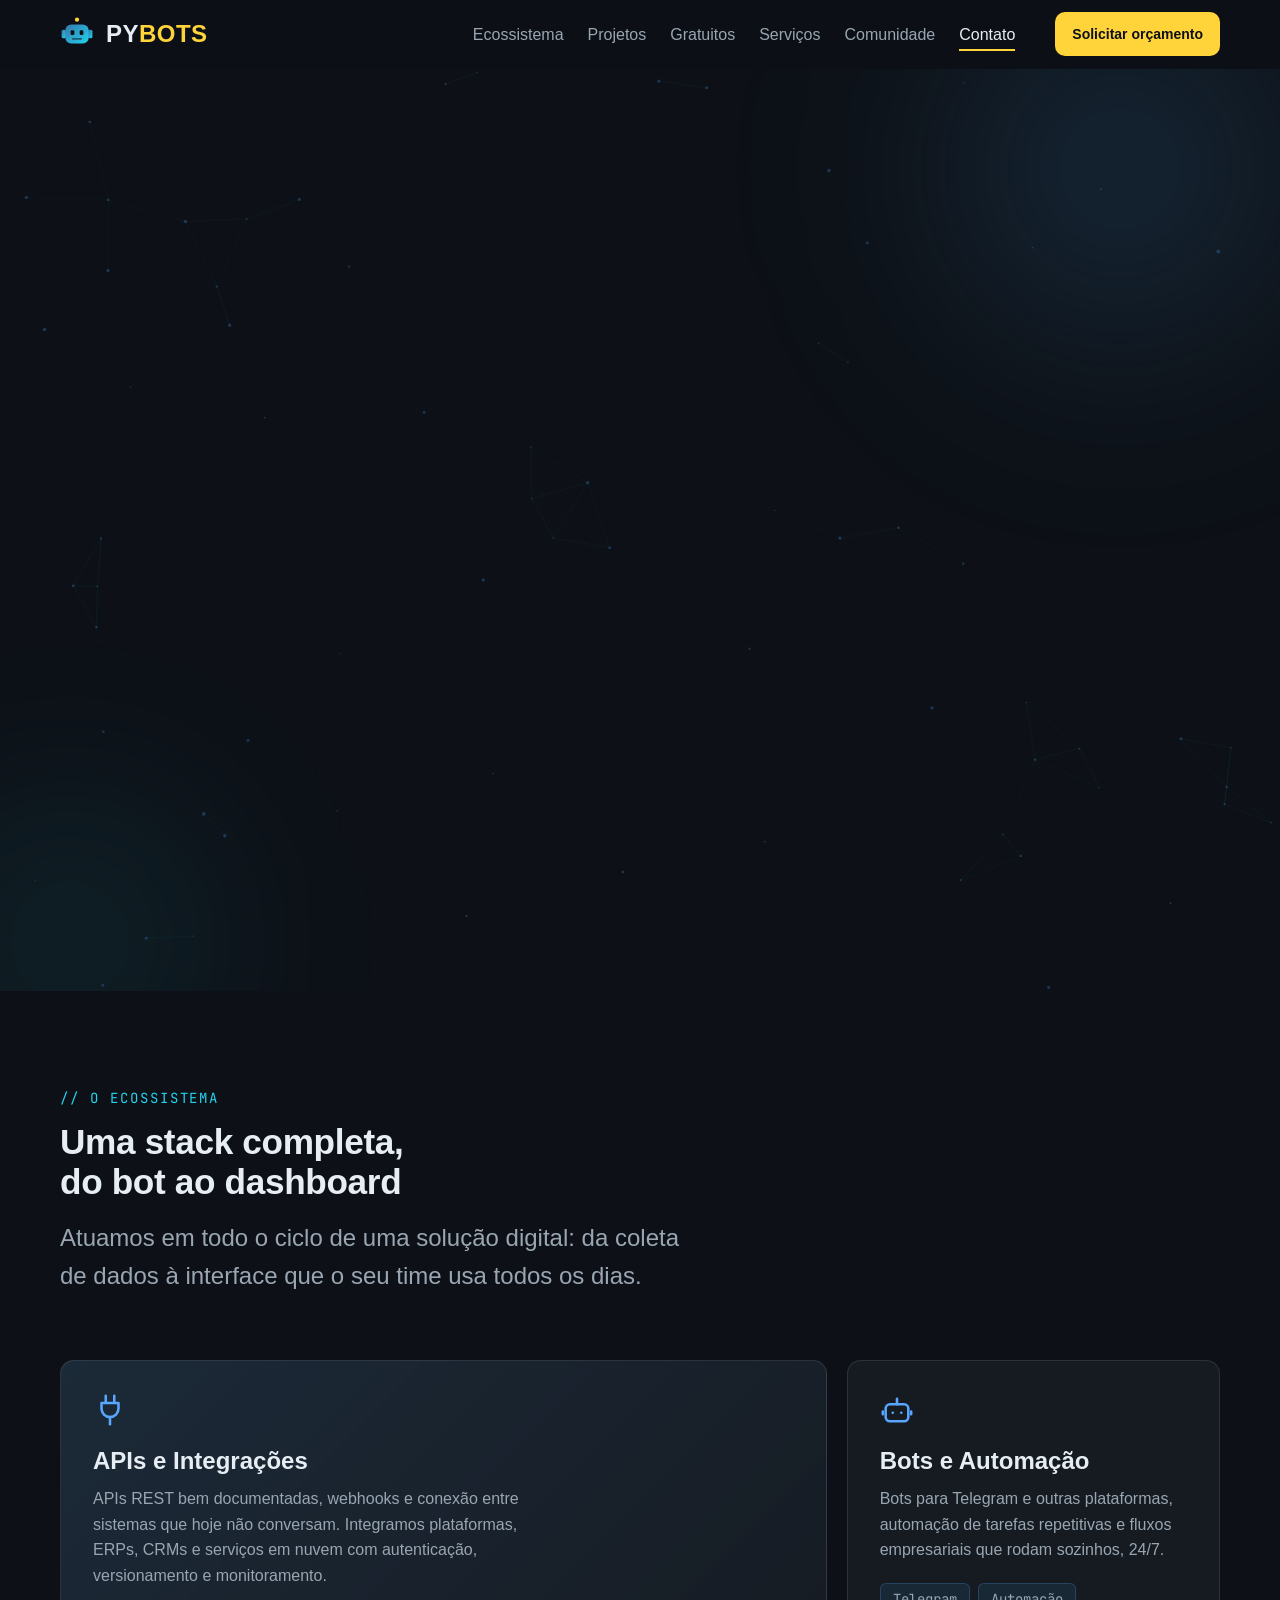
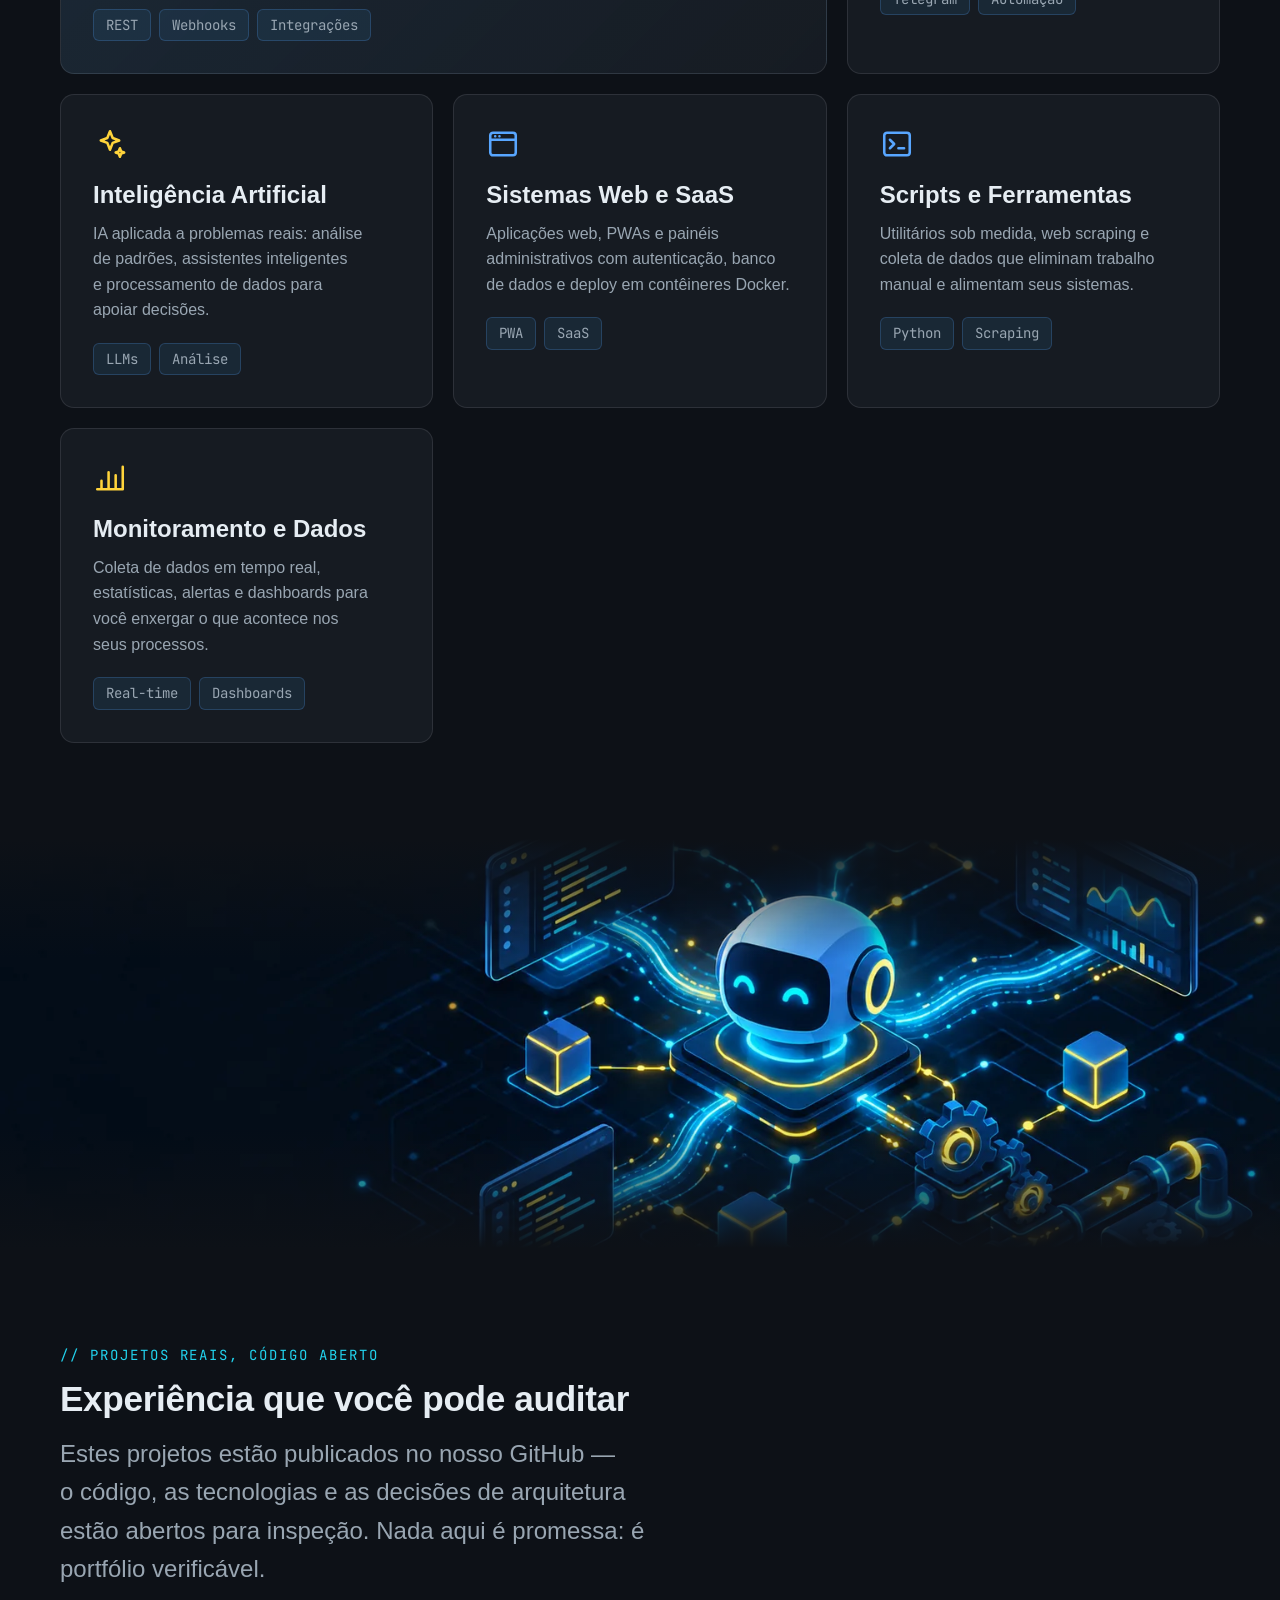
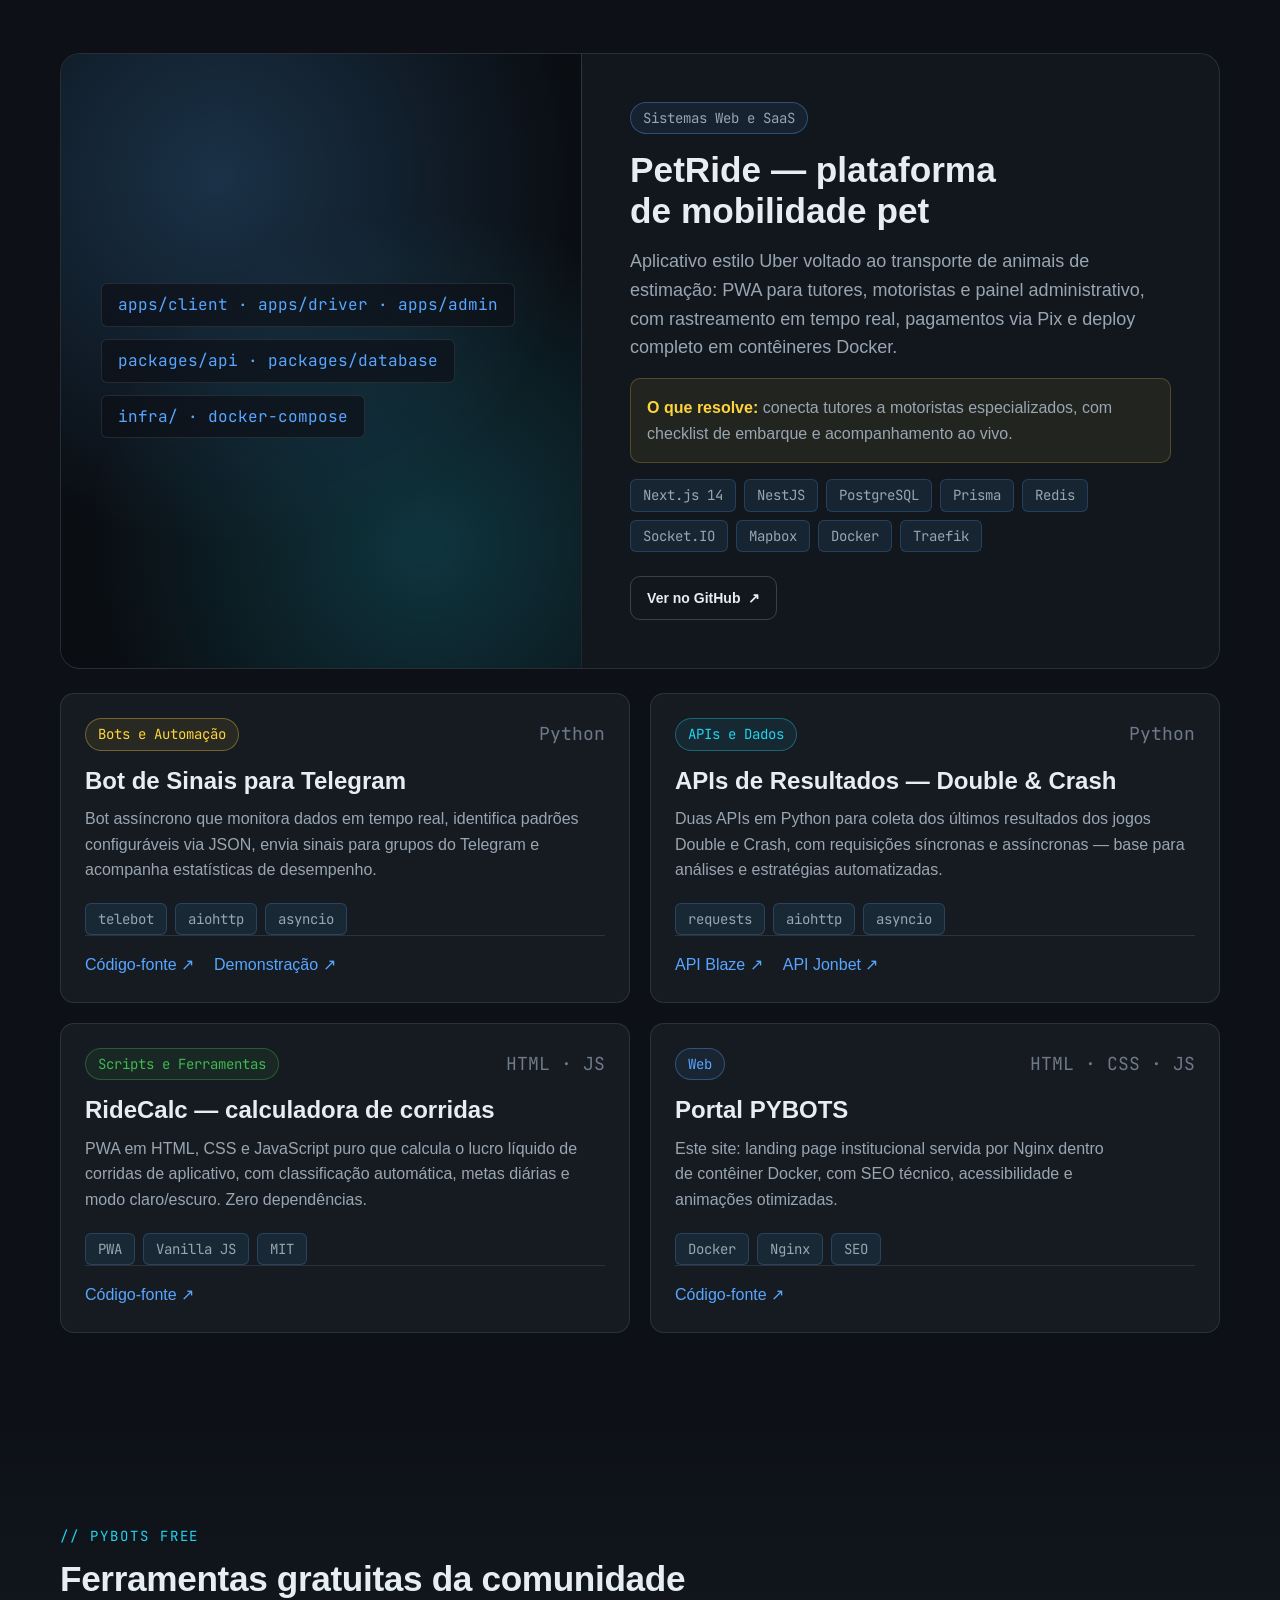
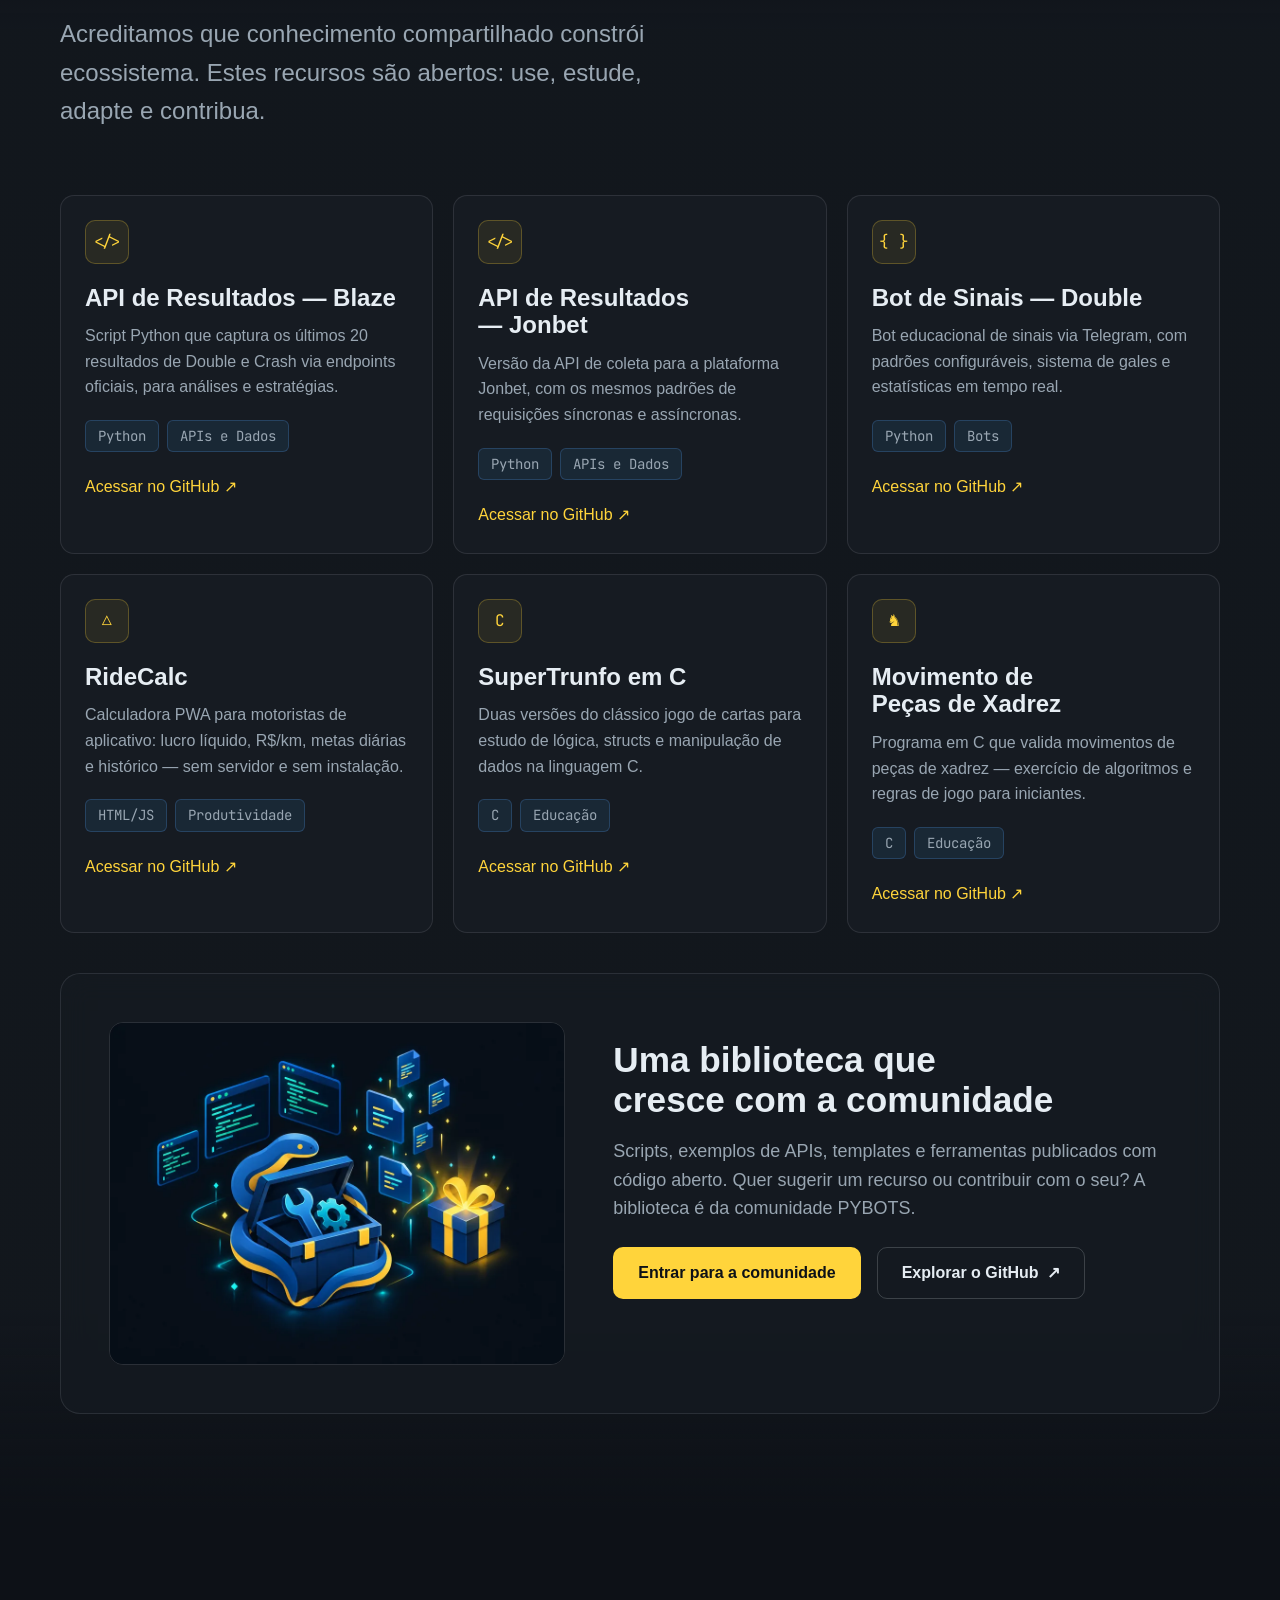
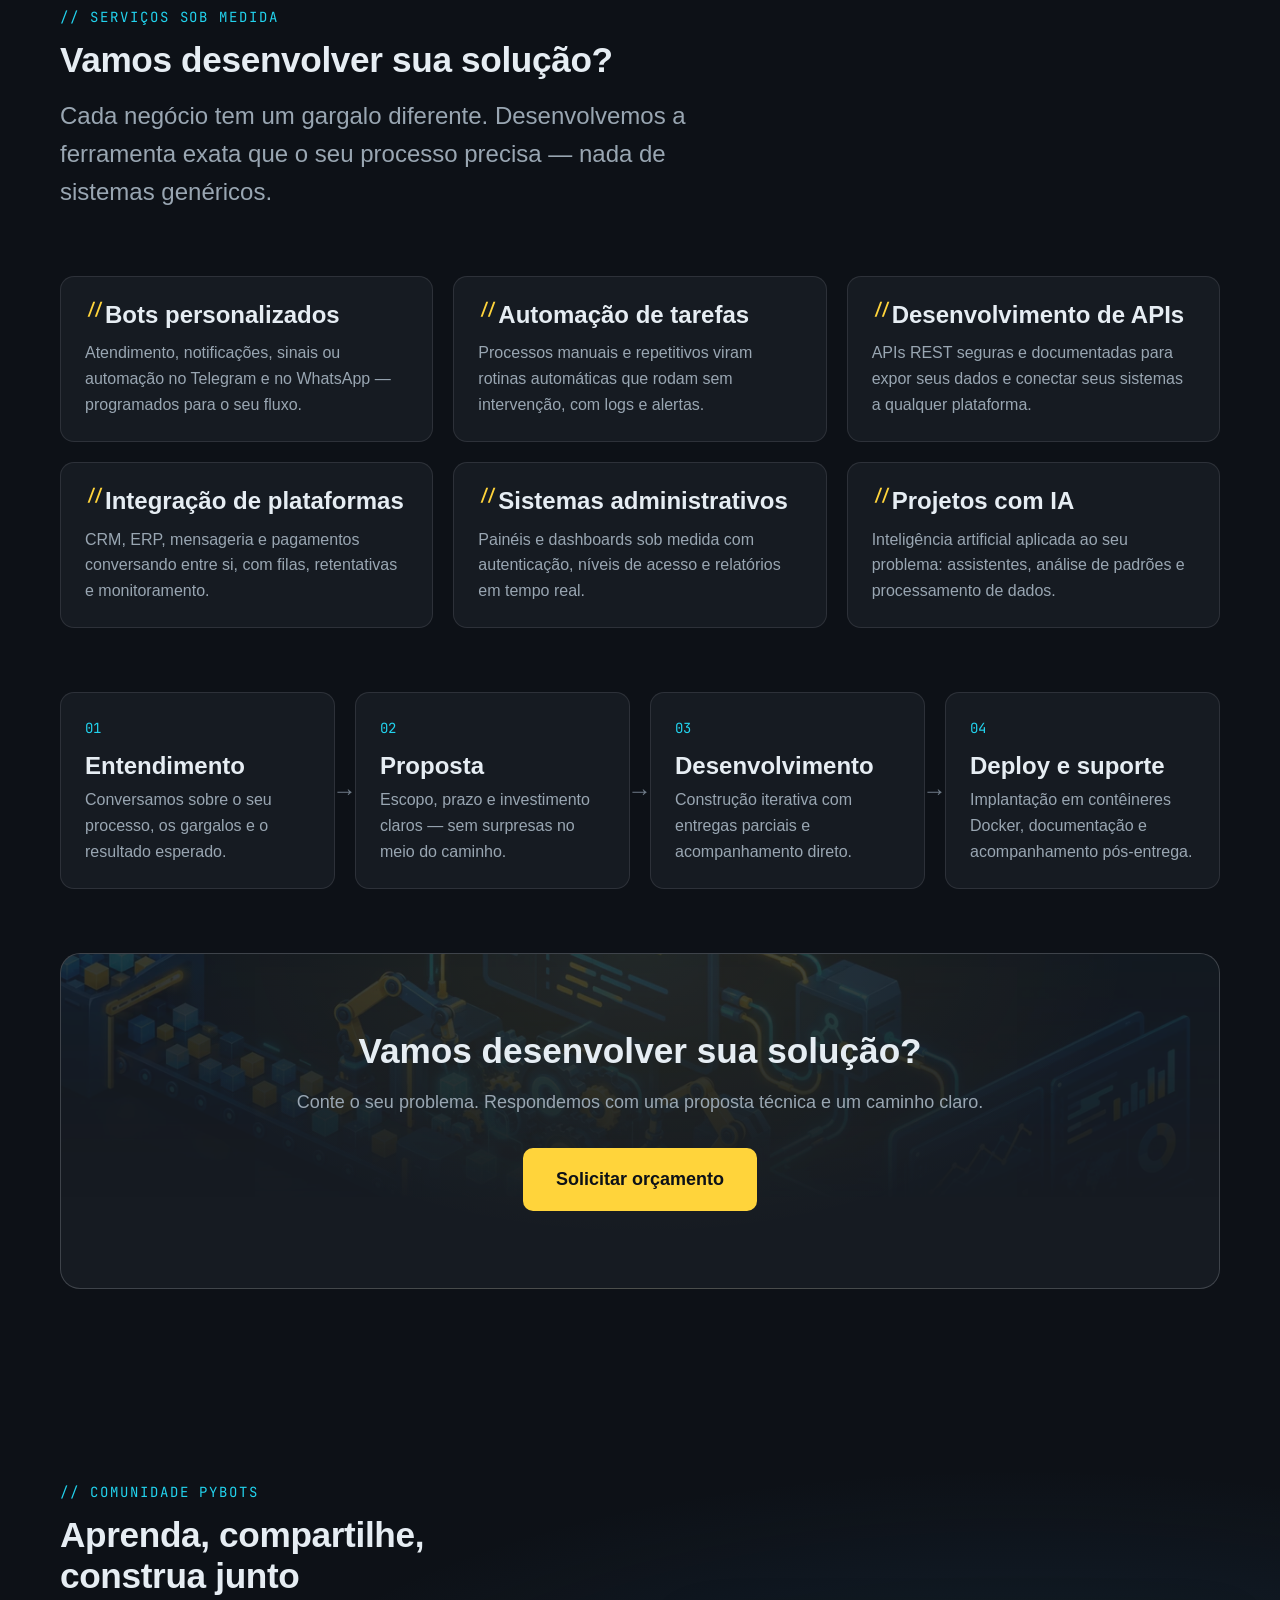
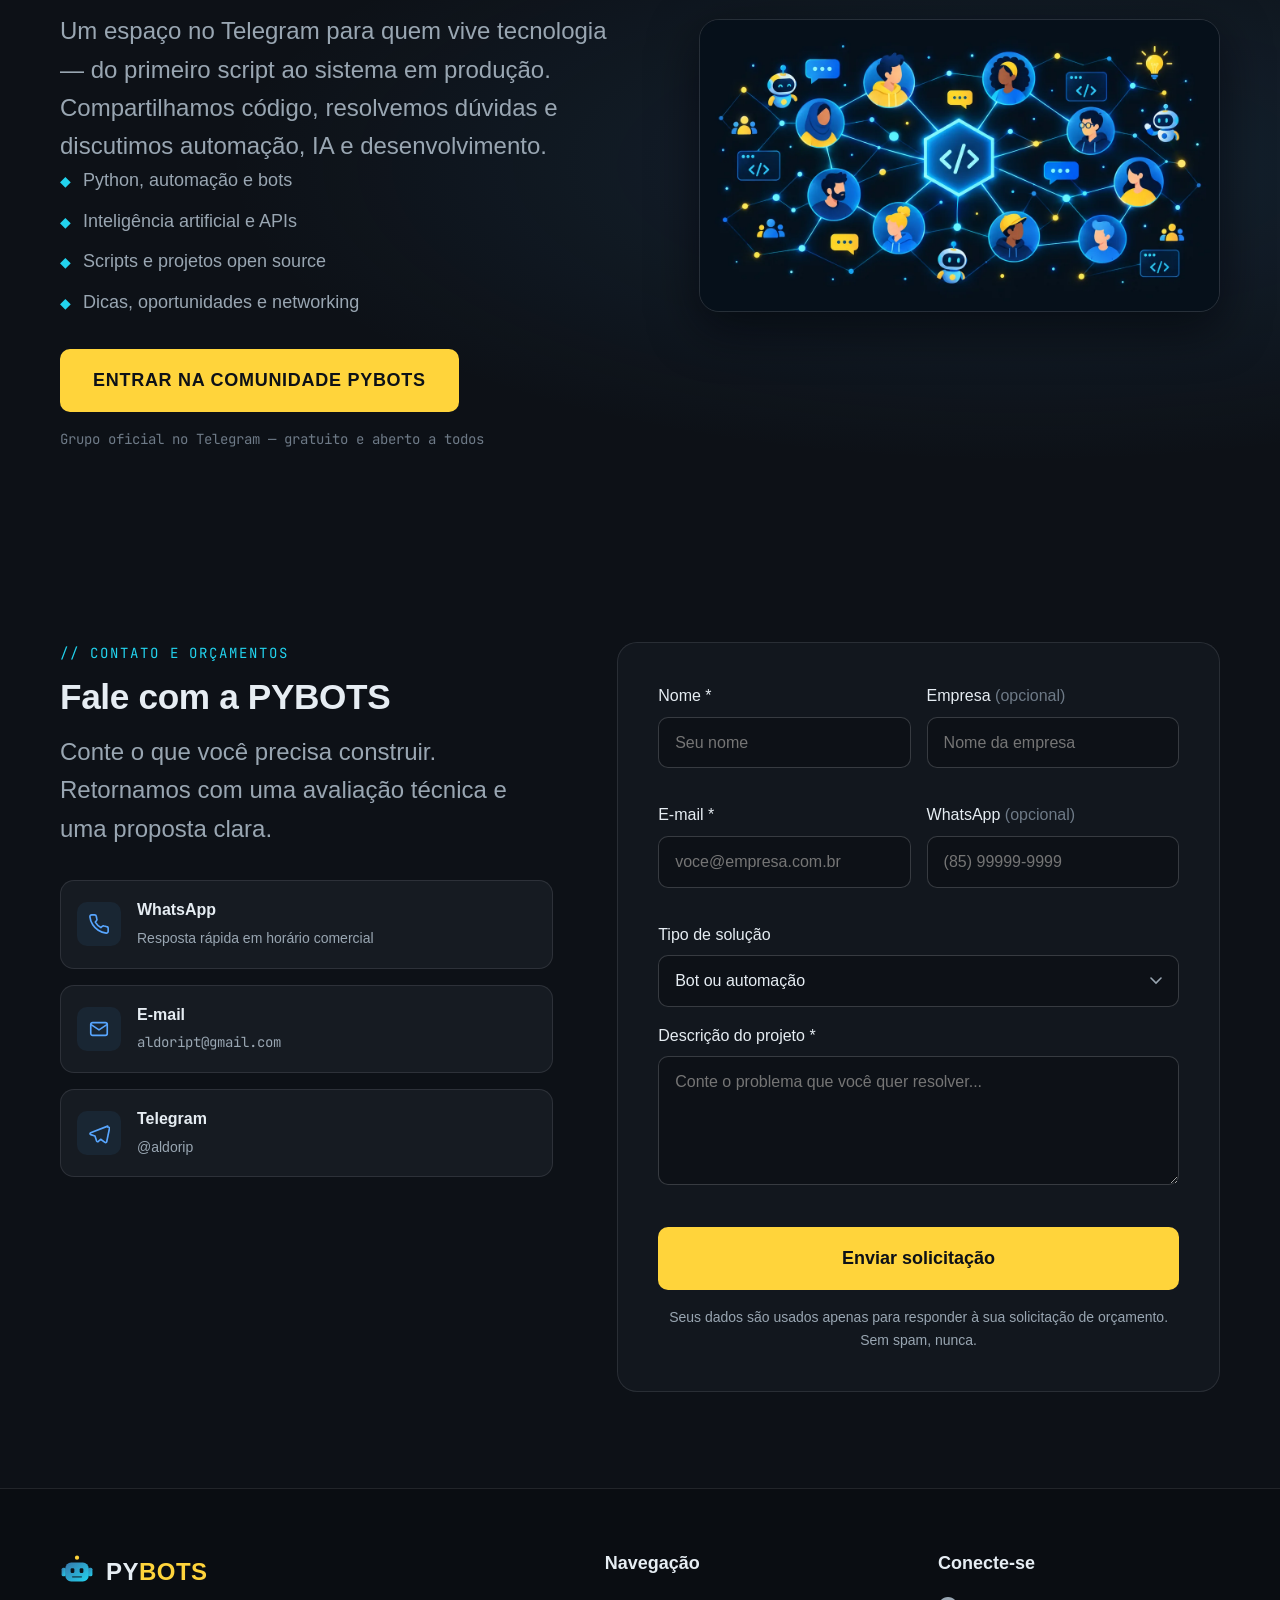
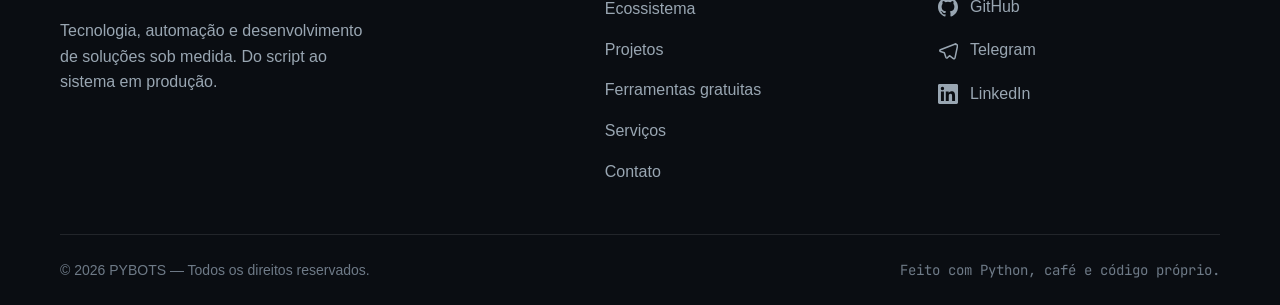
==== commit 0b394572: "feat(comunidade): adiciona link oficial do grupo do Telegram (t.me/pybotsoficial)" ====
--- a/index.html
+++ b/index.html
@@ -48,7 +48,8 @@
       ]
     },
     "sameAs": [
-      "https://github.com/aldorip"
+      "https://github.com/aldorip",
+      "https://t.me/pybotsoficial"
     ],
     "knowsAbout": [
       "Python", "Bots para Telegram", "APIs REST", "Automação de processos",
@@ -542,10 +543,10 @@
             <li><span aria-hidden="true">◆</span> Scripts e projetos open source</li>
             <li><span aria-hidden="true">◆</span> Dicas, oportunidades e networking</li>
           </ul>
-          <a href="#" class="btn btn-primary btn-lg community-cta" id="communityBtn" data-config-link="telegramGroup">
+          <a href="https://t.me/pybotsoficial" class="btn btn-primary btn-lg community-cta" id="communityBtn" data-config-link="telegramGroup" target="_blank" rel="noopener noreferrer">
             Entrar na comunidade PYBOTS
           </a>
-          <p class="mono text-faint community-note">Grupo no Telegram — link aqui em breve</p>
+          <p class="mono text-faint community-note">Grupo oficial no Telegram — gratuito e aberto a todos</p>
         </div>
         <figure class="community-visual reveal" aria-hidden="true">
           <img src="./assets/pybots-community.webp" alt="" loading="lazy" decoding="async" width="1280" height="720">
@@ -706,7 +707,7 @@
             </a>
           </li>
           <li>
-            <a href="#" data-config-link="telegramGroup" target="_blank" rel="noopener noreferrer">
+            <a href="https://t.me/pybotsoficial" data-config-link="telegramGroup" target="_blank" rel="noopener noreferrer">
               <svg viewBox="0 0 24 24" fill="none" stroke="currentColor" stroke-width="1.8" stroke-linecap="round" stroke-linejoin="round" aria-hidden="true"><path d="M21.5 4.5 2.9 11.7c-1 .4-1 1.8.1 2.1l4.6 1.4 1.8 5.6c.3.8 1.3 1 1.9.4l2.5-2.4 4.7 3.5c.7.5 1.7.1 1.9-.8l3-14.4c.2-1-.8-1.9-1.9-1.6z"/></svg>
               Telegram
             </a>
